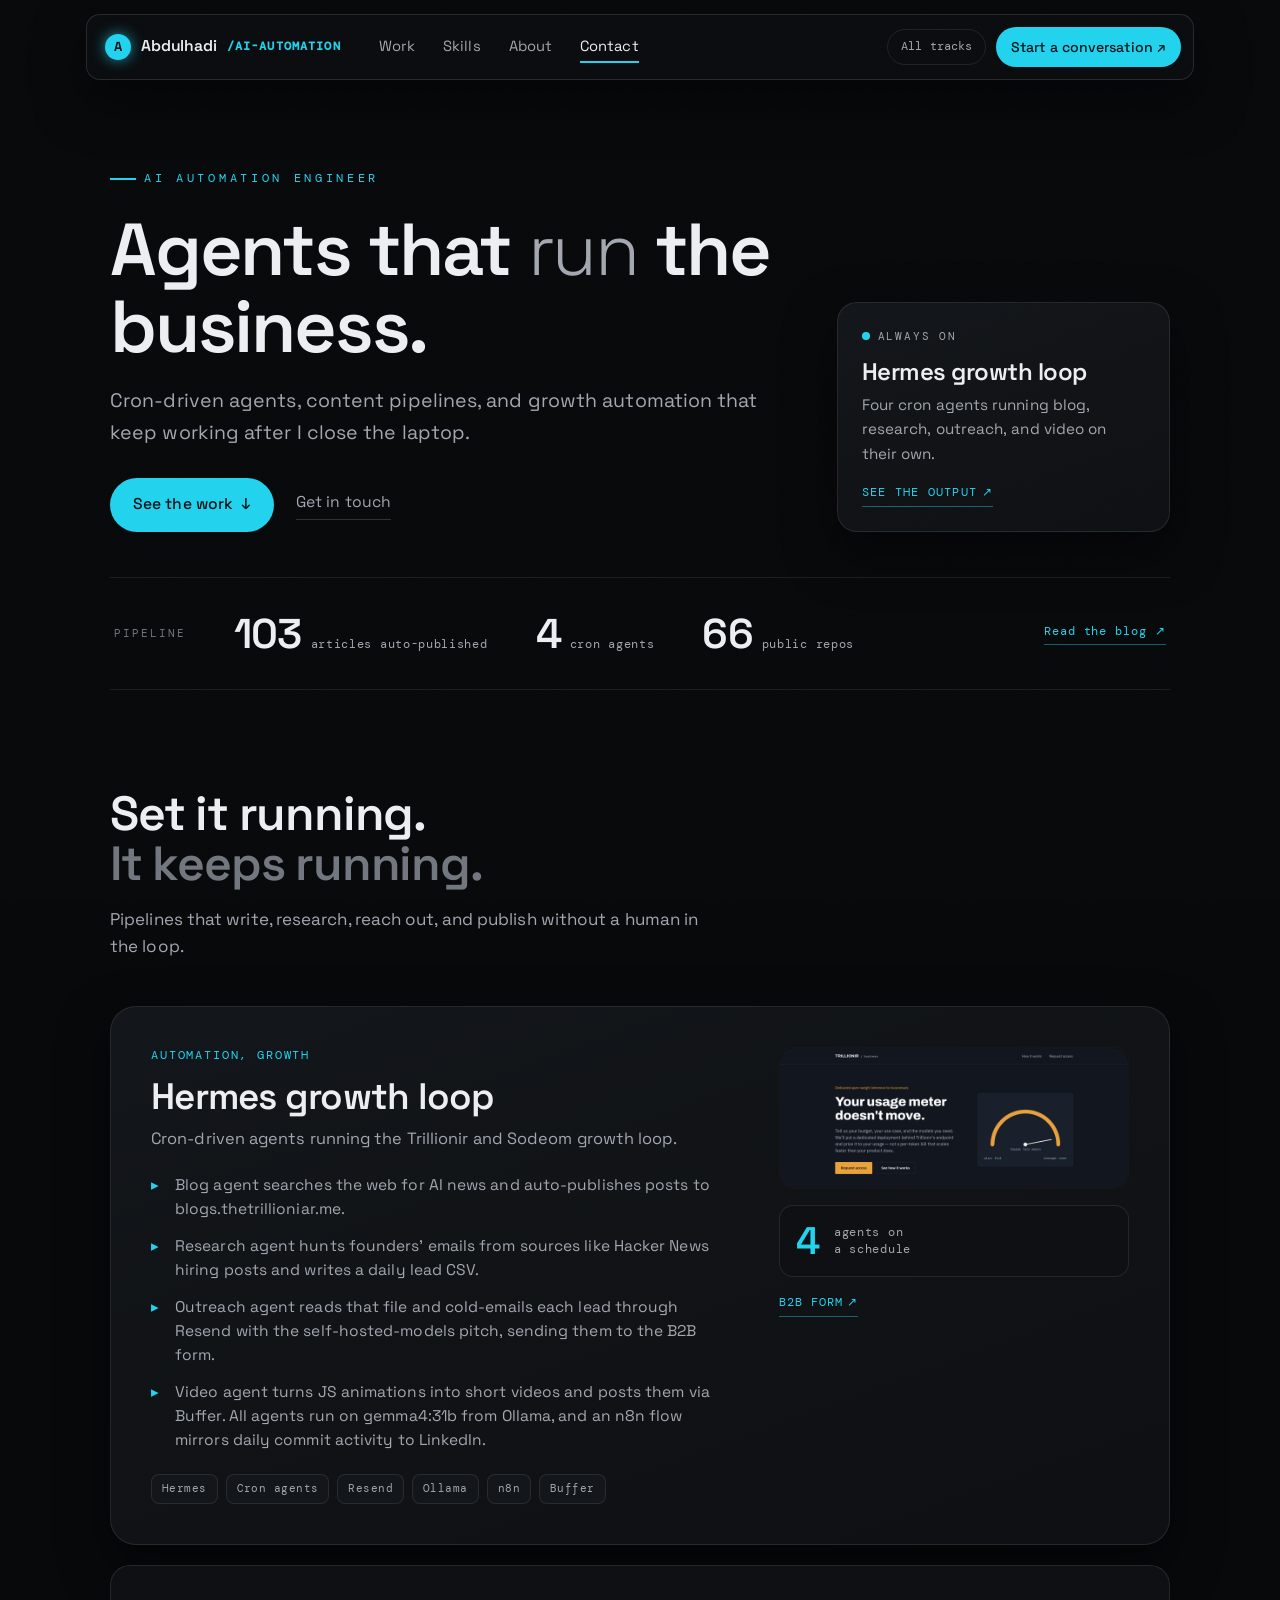
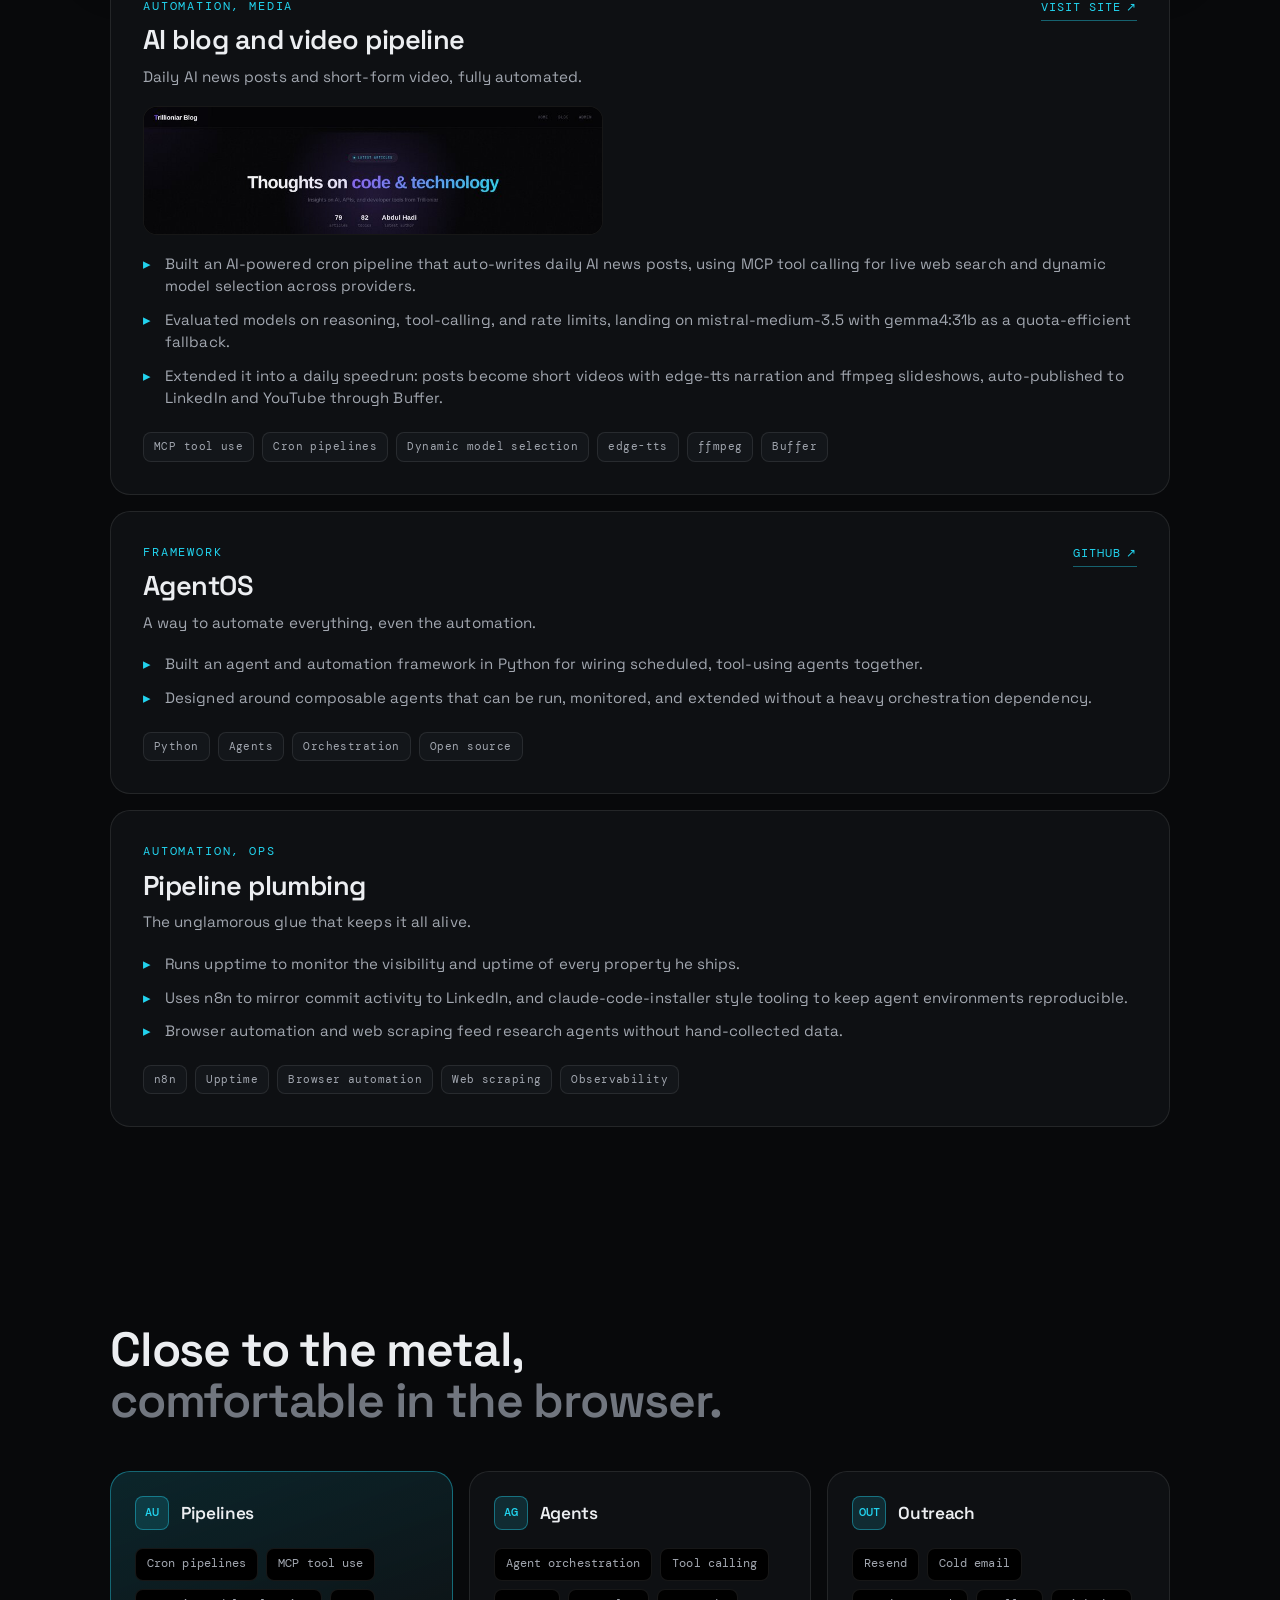
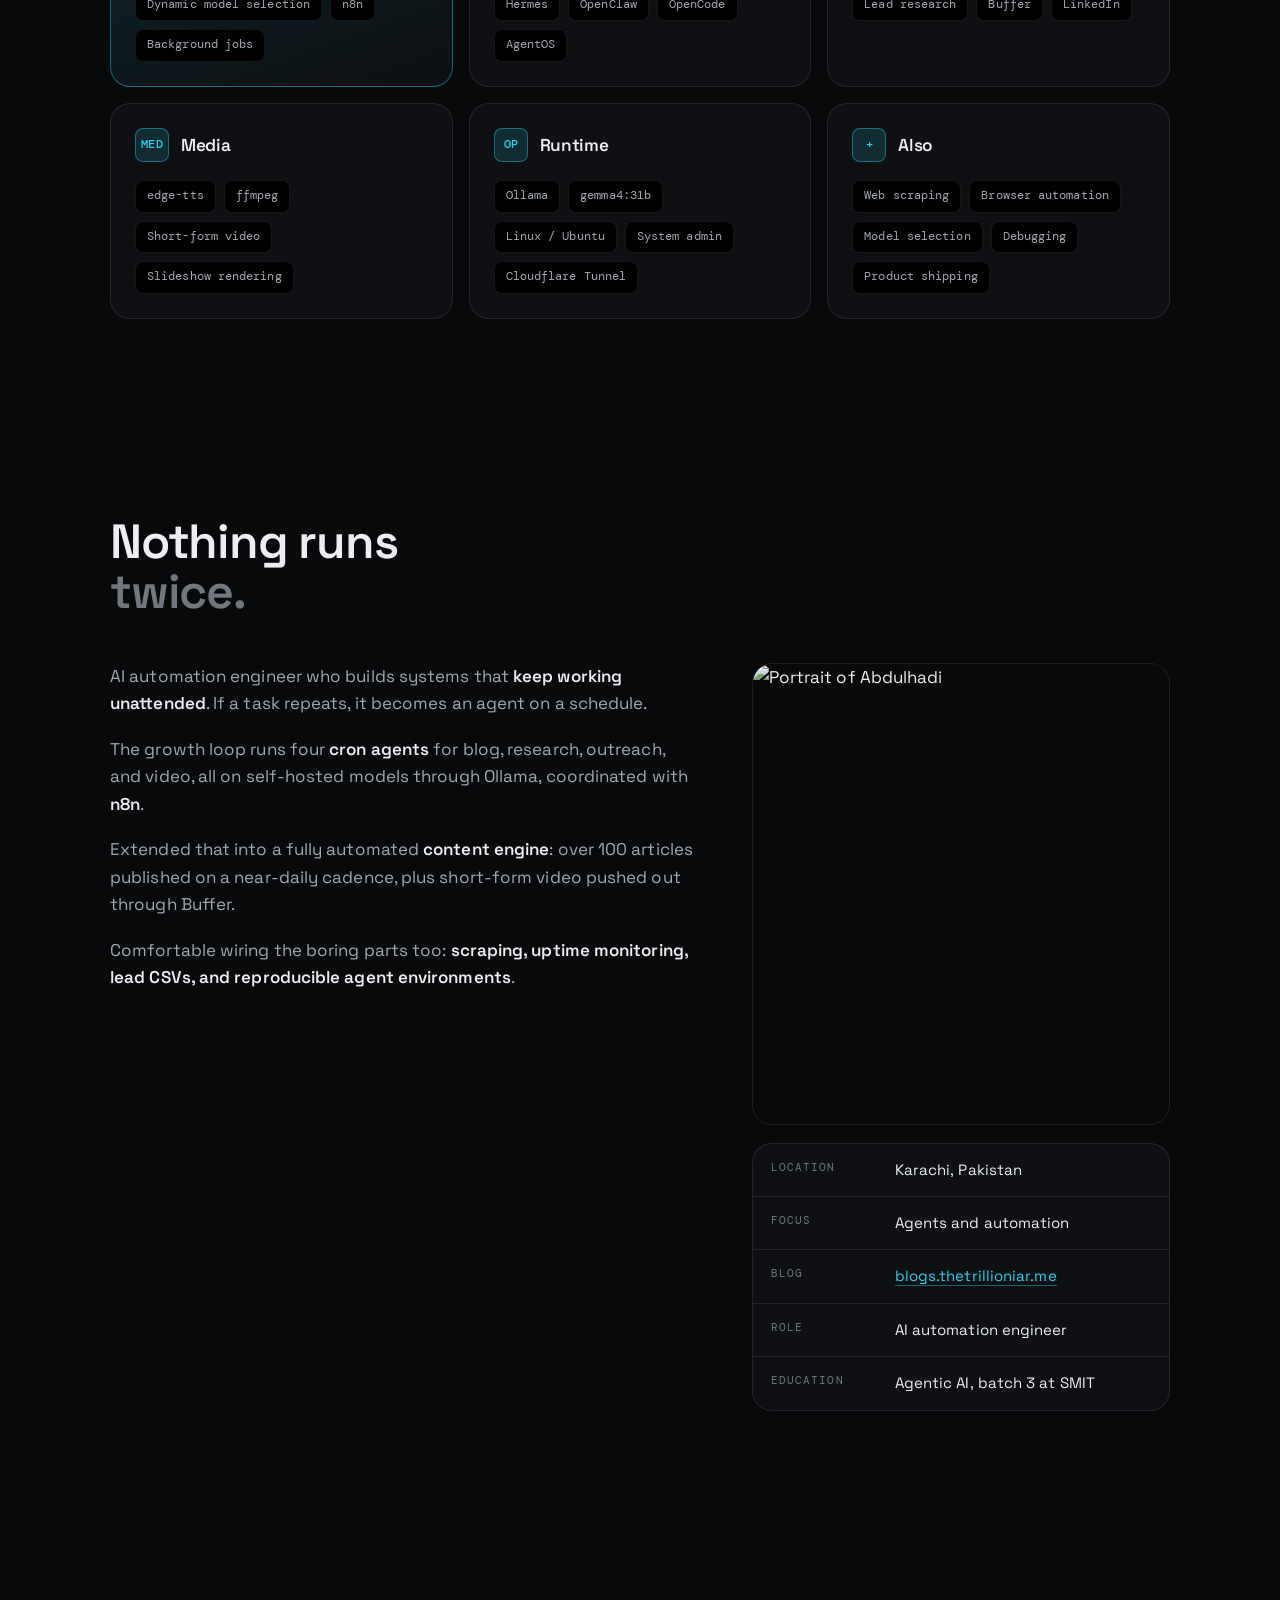
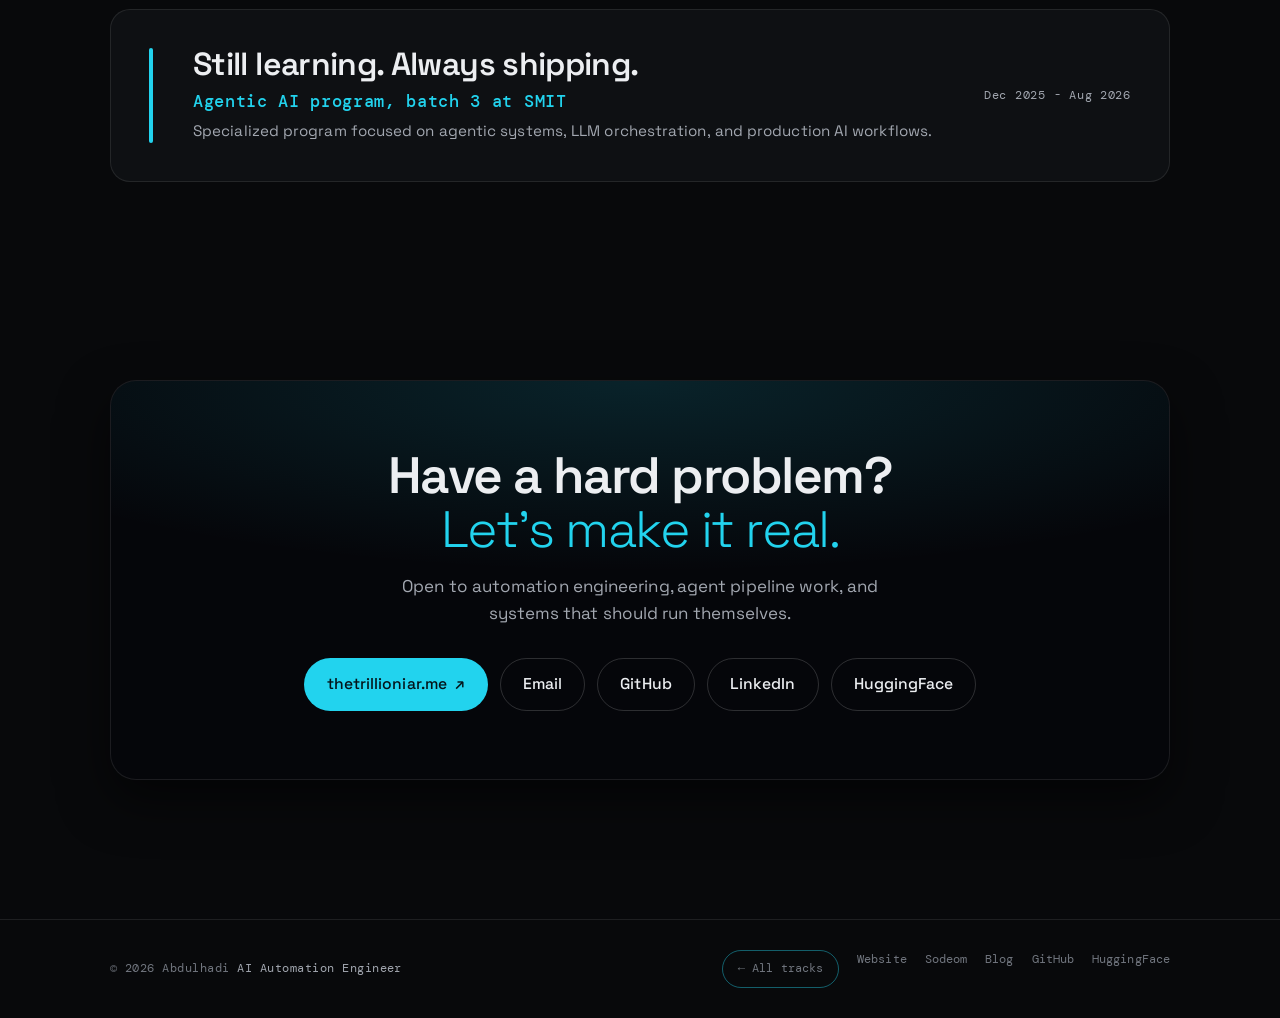
==== ai-automation-engineer.html @ 182b10b6 "Full redesign" ====
<!DOCTYPE html>
<html lang="en" data-role="ai-automation">
<head>
<meta charset="UTF-8">
<meta name="viewport" content="width=device-width, initial-scale=1.0">
<title>Abdulhadi: AI Automation Engineer</title>
<meta name="description" content="Abdulhadi builds AI automation: cron agents, content and outreach pipelines, n8n flows, and self-running growth systems.">
<script>document.documentElement.classList.add('js');</script>
<link rel="preconnect" href="https://fonts.googleapis.com">
<link rel="preconnect" href="https://fonts.gstatic.com" crossorigin>
<link href="https://fonts.googleapis.com/css2?family=DM+Mono:wght@400;500&family=Space+Grotesk:wght@300;400;500;600;700&display=swap" rel="stylesheet">
<link rel="stylesheet" href="styles/base.css">
<link rel="stylesheet" href="styles/ai-automation-engineer.css">
</head>
<body>

<a class="skip-link" href="#main">Skip to content</a>

<div class="grain" aria-hidden="true"></div>

<div class="nav-shell">
  <nav aria-label="Primary">
    <a href="index.html" class="logo"><span class="logo-mark" aria-hidden="true">A</span> Abdulhadi <span class="role-name">/ai-automation</span></a>
    <div class="nav-links">
      <a href="#work">Work</a>
      <a href="#skills">Skills</a>
      <a href="#about">About</a>
      <a href="#contact">Contact</a>
    </div>
    <div class="nav-tools">
      <a href="index.html" class="nav-home">All tracks</a>
      <a href="#contact" class="nav-cta">Start a conversation <span aria-hidden="true">&#8599;</span></a>
      <button class="menu-toggle" type="button" aria-expanded="false" aria-controls="mobile-menu" aria-label="Open navigation menu"><span></span><span></span></button>
    </div>
  </nav>
  <div class="mobile-menu" id="mobile-menu">
    <a href="#work">Work</a>
    <a href="#skills">Skills</a>
    <a href="#about">About</a>
    <a href="#contact">Contact</a>
    <a href="index.html">All tracks</a>
  </div>
</div>

<div class="wrap" id="main">

  <header class="hero">
    <div class="hero-copy">
      <p class="eyebrow">AI Automation Engineer</p>
      <h1 class="hero-title">Agents that <span class="cond">run</span> the business.</h1>
      <p class="lede">Cron-driven agents, content pipelines, and growth automation that keep working after I close the laptop.</p>
      <div class="hero-cta">
        <a href="#work" class="btn btn-primary">See the work <span aria-hidden="true">&#8595;</span></a>
        <a href="#contact" class="text-link">Get in touch</a>
      </div>
    </div>
    <aside class="hero-aside reveal">
      <div class="signal-card" data-tilt>
        <div class="signal-top"><span class="live-dot" aria-hidden="true"></span> Always on</div>
        <h2>Hermes growth loop</h2>
        <p>Four cron agents running blog, research, outreach, and video on their own.</p>
        <a href="https://blogs.thetrillioniar.me" target="_blank" rel="noopener" class="signal-link">See the output <span aria-hidden="true">&#8599;</span></a>
      </div>
    </aside>
  </header>

  <div class="proof-strip reveal" aria-label="Pipeline">
    <span class="proof-k">Pipeline</span>
    <div class="proof-item"><strong data-count="103">103</strong><small>articles auto-published</small></div><div class="proof-item"><strong data-count="4">4</strong><small>cron agents</small></div><div class="proof-item"><strong data-count="66">66</strong><small>public repos</small></div>
    <a href="https://blogs.thetrillioniar.me" target="_blank" rel="noopener" aria-label="Abdulhadi&#x27;s automated blog">Read the blog &#8599;</a>
  </div>

  <section id="work">
    <div class="sec-head reveal">
      <h2>Set it running.<br><span>It keeps running.</span></h2>
      <p class="sec-sub">Pipelines that write, research, reach out, and publish without a human in the loop.</p>
    </div>
    <article class="work-featured reveal" data-tilt>
      <div class="wf-grid">
        <div class="wf-main">
          <p class="wf-role">Automation, growth</p>
          <h3>Hermes growth loop</h3>
          <p class="wf-desc">Cron-driven agents running the Trillionir and Sodeom growth loop.</p>
          <ul class="wf-list"><li>Blog agent searches the web for AI news and auto-publishes posts to blogs.thetrillioniar.me.</li><li>Research agent hunts founders' emails from sources like Hacker News hiring posts and writes a daily lead CSV.</li><li>Outreach agent reads that file and cold-emails each lead through Resend with the self-hosted-models pitch, sending them to the B2B form.</li><li>Video agent turns JS animations into short videos and posts them via Buffer. All agents run on gemma4:31b from Ollama, and an n8n flow mirrors daily commit activity to LinkedIn.</li></ul>
          <div class="p-tags"><span class="tag">Hermes</span><span class="tag">Cron agents</span><span class="tag">Resend</span><span class="tag">Ollama</span><span class="tag">n8n</span><span class="tag">Buffer</span></div>
        </div>
        <div class="wf-side"><figure class="work-shot"><img src="assets/work-b2b.png" alt="The Trillionir business tier page that the outreach funnel sends leads to" width="960" height="600" loading="lazy"></figure><div class="project-metric"><strong>4</strong><span>agents on<br>a schedule</span></div><a href="https://b2b-sodeom.netlify.app/" target="_blank" rel="noopener" class="p-link" aria-label="The Trillionir B2B form">B2B form <span aria-hidden="true">&#8599;</span></a></div>
      </div>
    </article>
    <div class="work-list">
      <article class="work-item reveal">
        <div class="wi-head">
          <div><p class="wf-role">Automation, media</p><h3>AI blog and video pipeline</h3><p class="wf-desc">Daily AI news posts and short-form video, fully automated.</p><figure class="work-shot"><img src="assets/work-blog.jpg" alt="The Trillionir blog homepage with article counts and latest posts" width="800" height="260" loading="lazy"></figure></div>
          <a href="https://blogs.thetrillioniar.me" target="_blank" rel="noopener" class="p-link" aria-label="Visit the automated blog">Visit site <span aria-hidden="true">&#8599;</span></a>
        </div>
        <ul class="wi-list"><li>Built an AI-powered cron pipeline that auto-writes daily AI news posts, using MCP tool calling for live web search and dynamic model selection across providers.</li><li>Evaluated models on reasoning, tool-calling, and rate limits, landing on mistral-medium-3.5 with gemma4:31b as a quota-efficient fallback.</li><li>Extended it into a daily speedrun: posts become short videos with edge-tts narration and ffmpeg slideshows, auto-published to LinkedIn and YouTube through Buffer.</li></ul>
        <div class="p-tags"><span class="tag">MCP tool use</span><span class="tag">Cron pipelines</span><span class="tag">Dynamic model selection</span><span class="tag">edge-tts</span><span class="tag">ffmpeg</span><span class="tag">Buffer</span></div>
      </article>
      <article class="work-item reveal">
        <div class="wi-head">
          <div><p class="wf-role">Framework</p><h3>AgentOS</h3><p class="wf-desc">A way to automate everything, even the automation.</p></div>
          <a href="https://github.com/Abdulhadi446" target="_blank" rel="noopener" class="p-link" aria-label="Abdulhadi on GitHub">GitHub <span aria-hidden="true">&#8599;</span></a>
        </div>
        <ul class="wi-list"><li>Built an agent and automation framework in Python for wiring scheduled, tool-using agents together.</li><li>Designed around composable agents that can be run, monitored, and extended without a heavy orchestration dependency.</li></ul>
        <div class="p-tags"><span class="tag">Python</span><span class="tag">Agents</span><span class="tag">Orchestration</span><span class="tag">Open source</span></div>
      </article>
      <article class="work-item reveal">
        <div class="wi-head">
          <div><p class="wf-role">Automation, ops</p><h3>Pipeline plumbing</h3><p class="wf-desc">The unglamorous glue that keeps it all alive.</p></div>
          
        </div>
        <ul class="wi-list"><li>Runs upptime to monitor the visibility and uptime of every property he ships.</li><li>Uses n8n to mirror commit activity to LinkedIn, and claude-code-installer style tooling to keep agent environments reproducible.</li><li>Browser automation and web scraping feed research agents without hand-collected data.</li></ul>
        <div class="p-tags"><span class="tag">n8n</span><span class="tag">Upptime</span><span class="tag">Browser automation</span><span class="tag">Web scraping</span><span class="tag">Observability</span></div>
      </article>
    </div>
  </section>

  <section id="skills">
    <div class="sec-head reveal">
      <h2>Close to the metal,<br><span>comfortable in the browser.</span></h2>
    </div>
    <div class="skills-grid reveal">
      <div class="skill-card skill-card-accent">
        <div class="skill-head"><div class="skill-ico" aria-hidden="true">AU</div><h3>Pipelines</h3></div>
        <div class="skill-items"><span class="chip">Cron pipelines</span><span class="chip">MCP tool use</span><span class="chip">Dynamic model selection</span><span class="chip">n8n</span><span class="chip">Background jobs</span></div>
      </div>
      <div class="skill-card">
        <div class="skill-head"><div class="skill-ico" aria-hidden="true">AG</div><h3>Agents</h3></div>
        <div class="skill-items"><span class="chip">Agent orchestration</span><span class="chip">Tool calling</span><span class="chip">Hermes</span><span class="chip">OpenClaw</span><span class="chip">OpenCode</span><span class="chip">AgentOS</span></div>
      </div>
      <div class="skill-card">
        <div class="skill-head"><div class="skill-ico" aria-hidden="true">OUT</div><h3>Outreach</h3></div>
        <div class="skill-items"><span class="chip">Resend</span><span class="chip">Cold email</span><span class="chip">Lead research</span><span class="chip">Buffer</span><span class="chip">LinkedIn</span></div>
      </div>
      <div class="skill-card">
        <div class="skill-head"><div class="skill-ico" aria-hidden="true">MED</div><h3>Media</h3></div>
        <div class="skill-items"><span class="chip">edge-tts</span><span class="chip">ffmpeg</span><span class="chip">Short-form video</span><span class="chip">Slideshow rendering</span></div>
      </div>
      <div class="skill-card">
        <div class="skill-head"><div class="skill-ico" aria-hidden="true">OP</div><h3>Runtime</h3></div>
        <div class="skill-items"><span class="chip">Ollama</span><span class="chip">gemma4:31b</span><span class="chip">Linux / Ubuntu</span><span class="chip">System admin</span><span class="chip">Cloudflare Tunnel</span></div>
      </div>
      <div class="skill-card">
        <div class="skill-head"><div class="skill-ico" aria-hidden="true">+</div><h3>Also</h3></div>
        <div class="skill-items"><span class="chip">Web scraping</span><span class="chip">Browser automation</span><span class="chip">Model selection</span><span class="chip">Debugging</span><span class="chip">Product shipping</span></div>
      </div>
    </div>
  </section>

  <section id="about">
    <div class="sec-head reveal">
      <h2>Nothing runs<br><span>twice.</span></h2>
    </div>
    <div class="about-grid">
      <div class="about-text reveal">
        <p>AI automation engineer who builds systems that <strong>keep working unattended</strong>. If a task repeats, it becomes an agent on a schedule.</p>
        <p>The growth loop runs four <strong>cron agents</strong> for blog, research, outreach, and video, all on self-hosted models through Ollama, coordinated with <strong>n8n</strong>.</p>
        <p>Extended that into a fully automated <strong>content engine</strong>: over 100 articles published on a near-daily cadence, plus short-form video pushed out through Buffer.</p>
        <p>Comfortable wiring the boring parts too: <strong>scraping, uptime monitoring, lead CSVs, and reproducible agent environments</strong>.</p>
      </div>
      <div class="about-side reveal">
        <figure class="portrait">
          <img src="https://github.com/Abdulhadi446.png" alt="Portrait of Abdulhadi" width="460" height="460" loading="lazy">
        </figure>
        <dl class="dossier">
<div class="dossier-row"><dt>Location</dt><dd>Karachi, Pakistan</dd></div><div class="dossier-row"><dt>Focus</dt><dd>Agents and automation</dd></div><div class="dossier-row"><dt>Blog</dt><dd><a href="https://blogs.thetrillioniar.me" target="_blank" rel="noopener">blogs.thetrillioniar.me</a></dd></div><div class="dossier-row"><dt>Role</dt><dd>AI automation engineer</dd></div><div class="dossier-row"><dt>Education</dt><dd>Agentic AI, batch 3 at SMIT</dd></div>
        </dl>
      </div>
    </div>
  </section>

  <section id="education">
    <div class="edu reveal">
      <div class="edu-bar" aria-hidden="true"></div>
      <div class="edu-main">
        <h2 class="edu-title">Still learning. Always shipping.</h2>
        <h3>Agentic AI program, batch 3 at SMIT</h3>
        <p>Specialized program focused on agentic systems, LLM orchestration, and production AI workflows.</p>
      </div>
      <div class="edu-dates">Dec 2025 - Aug 2026</div>
    </div>
  </section>

  <section id="contact">
    <div class="contact-box reveal">
      <h2>Have a hard problem?<br><em>Let's make it real.</em></h2>
      <p>Open to automation engineering, agent pipeline work, and systems that should run themselves.</p>
      <div class="contact-links">

        <a href="https://thetrillioniar.me" target="_blank" rel="noopener" class="btn btn-primary" aria-label="Open thetrillioniar.me in a new tab">thetrillioniar.me <span aria-hidden="true">&#8599;</span></a>
        <a href="mailto:abdulhadijunaidahmedkhan@gmail.com" class="btn btn-ghost">Email</a>
        <a href="https://github.com/Abdulhadi446" target="_blank" rel="noopener" class="btn btn-ghost" aria-label="Abdulhadi on GitHub">GitHub</a>
        <a href="https://www.linkedin.com/in/abdulhadi-junaid-485795378/" target="_blank" rel="noopener" class="btn btn-ghost" aria-label="Abdulhadi on LinkedIn">LinkedIn</a>
        <a href="https://huggingface.co/thetrillioniar" target="_blank" rel="noopener" class="btn btn-ghost" aria-label="Abdulhadi on HuggingFace">HuggingFace</a>
      </div>
    </div>
  </section>

</div>

<footer>
  <div class="wrap foot-in">
    <div class="foot-copy">&copy; 2026 Abdulhadi <span>AI Automation Engineer</span></div>
    <div class="foot-links">
      <a href="index.html" class="foot-back">&#8592; All tracks</a>
      <a href="https://thetrillioniar.me" target="_blank" rel="noopener">Website</a>
      <a href="https://sodeom.com" target="_blank" rel="noopener">Sodeom</a>
      <a href="https://blogs.thetrillioniar.me" target="_blank" rel="noopener">Blog</a>
      <a href="https://github.com/Abdulhadi446" target="_blank" rel="noopener">GitHub</a>
      <a href="https://huggingface.co/thetrillioniar" target="_blank" rel="noopener">HuggingFace</a>
    </div>
  </div>
</footer>

<script src="script.js"></script>
</body>
</html>
---- styles/base.css ----
/* ============================================================
   styles/base.css  —  shared by EVERY page (gateway + 5 tracks)
   reset, tokens, per-role accent vars, body, grain, base type,
   nav + mobile menu, footer, reveal, skip link, keyboard overlay.
   Do NOT put page-specific design here: role pages own
   styles/<page>.css, the gateway owns styles/gateway.css.
   ============================================================ */

/* ============================================================
   Abdulhadi — "Signal Terminal" design system
   Dark-only. Per-role accent. Space Grotesk + DM Mono.
   Liquid Glass only on the floating nav. Soft elevation elsewhere.
   ============================================================ */

/* ---- reset ---- */
*, *::before, *::after { box-sizing: border-box; }
* { margin: 0; }
html { -webkit-text-size-adjust: 100%; scroll-behavior: smooth; }
img, picture, svg, video { display: block; max-width: 100%; }
input, button, textarea, select { font: inherit; color: inherit; }
button { cursor: pointer; background: none; border: none; }
a { color: inherit; text-decoration: none; }
ul { list-style: none; padding: 0; }

/* ---- tokens ---- */
:root {
  --bg: #08090b;
  --bg-deep: #000000;
  --surface: #0e1013;
  --surface-2: #13161a;
  --line: rgba(255,255,255,.09);
  --line-strong: rgba(255,255,255,.16);
  --text: #eceef1;
  --text-2: #a2a7b0;
  --text-3: #71767f;

  --accent: #4ade80;
  --accent-ink: #04140a;
  --accent-dim: rgba(74,222,128,.14);
  --accent-line: rgba(74,222,128,.42);

  --plate: #05060a;
  --glass-bg: rgba(14,16,19,.62);
  --glass-line: rgba(255,255,255,.12);

  --sh-1: 0 1px 2px rgba(0,0,0,.5);
  --sh-2: 0 20px 50px rgba(0,0,0,.55);
  --sh-glow: 0 0 0 1px var(--accent-line), 0 18px 60px -30px var(--accent);

  --r-sm: 8px; --r-md: 14px; --r-lg: 20px; --r-xl: 26px;
  --maxw: 1140px;
  --nav-h: 66px;

  --mono: "DM Mono", ui-monospace, "SFMono-Regular", Menlo, monospace;
  --sans: "Space Grotesk", system-ui, -apple-system, "Segoe UI", sans-serif;
}

/* per-role accents: one page, one color */
html[data-role="ai-ml"]        { --accent:#4ade80; --accent-ink:#04140a; --accent-dim:rgba(74,222,128,.14);  --accent-line:rgba(74,222,128,.42); }
html[data-role="ai-automation"]{ --accent:#22d3ee; --accent-ink:#04141a; --accent-dim:rgba(34,211,238,.14);  --accent-line:rgba(34,211,238,.42); }
html[data-role="founder"]      { --accent:#fbbf24; --accent-ink:#160d00; --accent-dim:rgba(251,191,36,.14);  --accent-line:rgba(251,191,36,.42); }
html[data-role="fullstack"]    { --accent:#60a5fa; --accent-ink:#041024; --accent-dim:rgba(96,165,250,.14);  --accent-line:rgba(96,165,250,.42); }
html[data-role="fde"]          { --accent:#a78bfa; --accent-ink:#0d0424; --accent-dim:rgba(167,139,250,.14); --accent-line:rgba(167,139,250,.42); }

/* ---- base ---- */
body {
  background: var(--bg);
  color: var(--text);
  font-family: var(--sans);
  font-size: 1.0625rem;
  line-height: 1.62;
  letter-spacing: .005em;
  -webkit-font-smoothing: antialiased;
  min-height: 100vh;
  overflow-x: hidden;
}
body.boot-lock { overflow: hidden; }

::selection { background: var(--accent); color: var(--accent-ink); }

:focus-visible {
  outline: 2px solid var(--accent);
  outline-offset: 3px;
  border-radius: 4px;
}

/* subtle grain over everything (pointer-transparent) */
.grain {
  position: fixed; inset: 0; z-index: 60; pointer-events: none;
  opacity: .03; mix-blend-mode: overlay;
  background-image: url("data:image/svg+xml,%3Csvg xmlns='http://www.w3.org/2000/svg' width='120' height='120'%3E%3Cfilter id='n'%3E%3CfeTurbulence type='fractalNoise' baseFrequency='.85' numOctaves='2'/%3E%3C/filter%3E%3Crect width='100%25' height='100%25' filter='url(%23n)'/%3E%3C/svg%3E");
}

.wrap { width: 100%; max-width: var(--maxw); margin-inline: auto; padding-inline: clamp(20px, 5vw, 40px); }

.eyebrow {
  font-family: var(--mono);
  font-size: .72rem;
  letter-spacing: .32em;
  text-transform: uppercase;
  color: var(--accent);
  display: inline-flex; align-items: center; gap: .7em;
}
.eyebrow::before {
  content: ""; width: 26px; height: 2px; background: var(--accent); display: inline-block;
}

h1, h2, h3 { line-height: 1.05; letter-spacing: -.02em; font-weight: 600; }
.cond { font-weight: 300; color: var(--text-2); }

/* ============================================================
   NAV — floating Liquid Glass (the only glass)
   ============================================================ */
.nav-shell {
  position: sticky; top: 14px; z-index: 50;
  width: 100%; max-width: var(--maxw);
  margin: 14px auto 0; padding-inline: clamp(10px, 3vw, 16px);
}
.nav-shell > nav {
  height: var(--nav-h);
  display: flex; align-items: center; gap: 18px;
  padding: 0 12px 0 18px;
  background: var(--glass-bg);
  -webkit-backdrop-filter: blur(24px) saturate(1.4);
  backdrop-filter: blur(24px) saturate(1.4);
  border: 1px solid var(--glass-line);
  border-radius: var(--r-md);
  box-shadow: var(--sh-2);
}
.logo { display: flex; align-items: center; gap: 10px; font-weight: 600; letter-spacing: -.01em; font-size: .98rem; }
.logo-mark {
  width: 26px; height: 26px; border-radius: 50%;
  background: var(--accent); color: var(--accent-ink);
  display: grid; place-items: center; font-size: .82rem; font-weight: 700;
  box-shadow: 0 0 16px -2px var(--accent);
}
.logo .role-name { font-family: var(--mono); font-size: .72rem; color: var(--accent); letter-spacing: .1em; text-transform: uppercase; }
.nav-links { display: flex; gap: 4px; margin-left: 8px; }
.nav-links a {
  font-size: .92rem; color: var(--text-2); padding: 8px 12px; border-radius: var(--r-sm);
  position: relative; transition: color .2s;
}
.nav-links a::after {
  content: ""; position: absolute; left: 12px; right: 12px; bottom: 4px; height: 2px;
  background: var(--accent); transform: scaleX(0); transform-origin: left; transition: transform .3s;
}
.nav-links a:hover { color: var(--text); }
.nav-links a.active { color: var(--text); }
.nav-links a.active::after { transform: scaleX(1); }
.nav-tools { margin-left: auto; display: flex; align-items: center; gap: 10px; }
.nav-cta {
  font-size: .88rem; font-weight: 500;
  background: var(--accent); color: var(--accent-ink);
  padding: 9px 15px; border-radius: 999px;
  transition: filter .2s, transform .2s;
}
.nav-cta:hover { filter: brightness(1.08); transform: translateY(-1px); }
.nav-home {
  font-family: var(--mono); font-size: .72rem; color: var(--text-2);
  border: 1px solid var(--line); border-radius: 999px; padding: 8px 13px;
  transition: border-color .2s, color .2s;
}
.nav-home:hover { color: var(--text); border-color: var(--line-strong); }

.menu-toggle { display: none; width: 40px; height: 40px; border: 1px solid var(--line); border-radius: var(--r-sm); position: relative; }
.menu-toggle span { position: absolute; left: 11px; right: 11px; height: 2px; background: var(--text); transition: transform .3s, top .3s; }
.menu-toggle span:nth-child(1) { top: 15px; }
.menu-toggle span:nth-child(2) { top: 23px; }
.menu-toggle[aria-expanded="true"] span:nth-child(1) { top: 19px; transform: rotate(45deg); }
.menu-toggle[aria-expanded="true"] span:nth-child(2) { top: 19px; transform: rotate(-45deg); }

.mobile-menu {
  display: none; flex-direction: column; gap: 2px;
  margin-top: 8px; padding: 10px;
  background: var(--surface); border: 1px solid var(--line); border-radius: var(--r-md);
  box-shadow: var(--sh-2);
}
.mobile-menu a { padding: 12px 14px; border-radius: var(--r-sm); color: var(--text-2); font-size: 1rem; }
.mobile-menu a.active { color: var(--accent); background: var(--accent-dim); }

/* ============================================================
   FOOTER
   ============================================================ */
footer { border-top: 1px solid var(--line); padding: 30px 0; margin-top: 40px; }
.foot-in { display: flex; flex-wrap: wrap; gap: 14px 24px; align-items: center; justify-content: space-between; }
.foot-copy { font-family: var(--mono); font-size: .76rem; color: var(--text-3); letter-spacing: .04em; }
.foot-copy span { color: var(--text-2); }
.foot-links { display: flex; flex-wrap: wrap; gap: 18px; font-family: var(--mono); font-size: .76rem; }
.foot-links a { color: var(--text-3); transition: color .2s; }
.foot-links a:hover { color: var(--accent); }
.foot-back {
  font-family: var(--mono); font-size: .76rem; color: var(--accent);
  border: 1px solid var(--accent-line); border-radius: 999px; padding: 8px 15px;
  transition: background .2s, color .2s;
}
.foot-back:hover { background: var(--accent); color: var(--accent-ink); }

/* ============================================================
   REVEAL
   ============================================================ */
.js .reveal { opacity: 0; transform: translateY(22px); transition: opacity .7s ease, transform .7s cubic-bezier(.2,.7,.3,1); }
.js .reveal.on { opacity: 1; transform: none; }

/* ============================================================
   RESPONSIVE
   ============================================================ */

@media (max-width: 768px) {
  .nav-links { display: none; }
  .nav-cta { display: none; }
  .menu-toggle { display: block; }
  .mobile-menu.open { display: flex; }
  html:not(.js) .menu-toggle { display: none; }
  html:not(.js) .mobile-menu { display: flex; }
}
@media (max-width: 560px) {
  body { font-size: 1rem; }
}
/* ============================================================
   REDUCED MOTION
   ============================================================ */

@media (prefers-reduced-motion: reduce) {
  *, *::before, *::after { animation-duration: .001ms !important; animation-iteration-count: 1 !important; transition-duration: .001ms !important; scroll-behavior: auto !important; }
  .js .reveal { opacity: 1 !important; transform: none !important; }
}

/* ---- skip link (keyboard first) ---- */
.skip-link { position: fixed; top: 14px; left: 14px; z-index: 400; padding: 13px 18px; background: var(--accent); color: var(--accent-ink); font-family: var(--mono); font-size: .78rem; font-weight: 500; letter-spacing: .1em; text-transform: uppercase; border-radius: var(--r-sm); transform: translateY(-250%); transition: transform .2s ease; box-shadow: var(--sh-1); }
.skip-link:focus { transform: none; outline: 2px solid var(--text); outline-offset: 2px; }

/* ---- keyboard shortcut overlay (injected by script.js) ---- */
.kbd-overlay { position: fixed; inset: 0; z-index: 300; display: grid; place-items: center; padding: 24px; background: rgba(2,4,8,.74); backdrop-filter: blur(8px); }
.kbd-overlay[hidden] { display: none; }
.kbd-card { width: min(580px, 100%); max-height: 82vh; overflow: auto; background: var(--surface); border: 1px solid var(--line-strong); border-radius: 18px; padding: 28px 30px; box-shadow: var(--sh-2); }
.kbd-card:focus { outline: none; border-color: var(--accent-line); }
.kbd-card h2 { font-size: 1.15rem; }
.kbd-hint { font-family: var(--mono); font-size: .74rem; color: var(--text-3); letter-spacing: .05em; margin-top: 8px; }
.kbd-list { display: grid; gap: 11px; margin-top: 20px; }
.kbd-row { display: flex; justify-content: space-between; align-items: baseline; gap: 18px; }
.kbd-row .kbd-label { color: var(--text-2); font-size: .92rem; }
.kbd-keys { display: inline-flex; gap: 6px; flex-shrink: 0; }
.kbd-keys kbd { font-family: var(--mono); font-size: .72rem; color: var(--text); background: var(--surface-2); border: 1px solid var(--line-strong); border-bottom-width: 2px; border-radius: 7px; padding: 3px 8px; min-width: 24px; text-align: center; }
.kbd-close { margin-top: 24px; padding: 11px 17px; border: 1px solid var(--line-strong); border-radius: var(--r-sm); background: transparent; color: var(--text); font-family: var(--mono); font-size: .74rem; font-weight: 500; letter-spacing: .09em; text-transform: uppercase; cursor: pointer; transition: border-color .2s, color .2s; }
.kbd-close:hover { border-color: var(--accent); color: var(--accent); }
---- styles/ai-automation-engineer.css ----
/* ============================================================
   styles/ai-automation-engineer.css  —  design of this track ONLY.
   Shared chrome/tokens come from styles/base.css (loaded first).
   ============================================================ */

/* ============================================================
   BUTTONS / LINKS
   ============================================================ */
.btn {
  display: inline-flex; align-items: center; gap: .5em;
  font-weight: 500; font-size: .98rem;
  padding: 13px 22px; border-radius: 999px;
  border: 1px solid transparent;
  transition: transform .2s, background .2s, border-color .2s, filter .2s;
}
.btn-primary { background: var(--accent); color: var(--accent-ink); }
.btn-primary:hover { filter: brightness(1.08); transform: translateY(-2px); }
.btn-ghost { border-color: var(--line-strong); color: var(--text); background: transparent; }
.btn-ghost:hover { border-color: var(--accent); color: var(--accent); }
.text-link {
  display: inline-flex; align-items: center; gap: .4em;
  color: var(--text-2); font-size: .98rem; border-bottom: 1px solid var(--line-strong);
  padding-bottom: 3px; transition: color .2s, border-color .2s;
}
.text-link:hover { color: var(--accent); border-color: var(--accent); }

/* ============================================================
   HERO
   ============================================================ */
.hero {
  padding: clamp(48px, 9vh, 96px) 0 clamp(30px, 5vh, 52px);
  display: grid; grid-template-columns: 1.6fr .8fr; gap: clamp(28px, 5vw, 60px);
  align-items: end;
}
.hero-copy { min-width: 0; }
.hero-title {
  font-size: clamp(2.5rem, 6.5vw, 4.6rem);
  font-weight: 600; letter-spacing: -.03em; margin-top: 22px;
}
.lede { color: var(--text-2); font-size: clamp(1.05rem, 1.6vw, 1.22rem); margin-top: 20px; max-width: 52ch; }
.hero-cta { display: flex; flex-wrap: wrap; gap: 14px 22px; align-items: center; margin-top: 30px; }

.hero-aside { align-self: end; }
.signal-card {
  background: linear-gradient(160deg, var(--surface-2), var(--surface));
  border: 1px solid var(--line);
  border-radius: var(--r-lg);
  padding: 24px;
  box-shadow: var(--sh-2);
  transition: transform .3s;
}
.signal-top {
  display: flex; align-items: center; gap: 8px;
  font-family: var(--mono); font-size: .7rem; letter-spacing: .16em; text-transform: uppercase;
  color: var(--text-2);
}
.live-dot {
  width: 8px; height: 8px; border-radius: 50%; background: var(--accent);
  box-shadow: 0 0 0 0 var(--accent); animation: pulse 2s infinite;
}
@keyframes pulse {
  0% { box-shadow: 0 0 0 0 color-mix(in srgb, var(--accent) 60%, transparent); }
  70% { box-shadow: 0 0 0 9px transparent; }
  100% { box-shadow: 0 0 0 0 transparent; }
}
.signal-card h2 { font-size: 1.5rem; margin-top: 14px; }
.signal-card p { color: var(--text-2); font-size: .95rem; margin-top: 8px; }
.signal-link {
  display: inline-flex; align-items: center; gap: .4em; margin-top: 16px;
  font-family: var(--mono); font-size: .78rem; letter-spacing: .1em; text-transform: uppercase;
  color: var(--accent); border-bottom: 1px solid var(--accent-line); padding-bottom: 3px;
}
.signal-link:hover { border-color: var(--accent); }

/* ============================================================
   PROOF STRIP
   ============================================================ */
.proof-strip {
  display: flex; flex-wrap: wrap; align-items: center; gap: clamp(20px, 4vw, 48px);
  padding: 22px 4px;
  border-top: 1px solid var(--line); border-bottom: 1px solid var(--line);
}
.proof-k { font-family: var(--mono); font-size: .7rem; letter-spacing: .18em; text-transform: uppercase; color: var(--text-3); }
.proof-item { display: flex; align-items: baseline; gap: 9px; }
.proof-item strong { font-size: clamp(1.8rem, 4vw, 2.6rem); font-weight: 600; letter-spacing: -.02em; color: var(--text); }
.proof-item small { font-family: var(--mono); font-size: .72rem; color: var(--text-2); letter-spacing: .06em; }
.proof-strip > a {
  margin-left: auto; font-family: var(--mono); font-size: .74rem; color: var(--accent);
  letter-spacing: .08em; border-bottom: 1px solid var(--accent-line); padding-bottom: 3px;
}
.proof-strip > a:hover { border-color: var(--accent); }

/* ============================================================
   SECTIONS
   ============================================================ */
section { padding: clamp(56px, 11vh, 118px) 0; }
.sec-head { margin-bottom: clamp(32px, 5vh, 54px); }
.sec-head h2 { font-size: clamp(1.9rem, 4.4vw, 3rem); letter-spacing: -.025em; }
.sec-head h2 span { color: var(--text-3); }
.sec-sub { color: var(--text-2); margin-top: 16px; max-width: 56ch; }

/* ============================================================
   WORK
   ============================================================ */
.work-featured {
  background: linear-gradient(160deg, var(--surface-2), var(--surface));
  border: 1px solid var(--line);
  border-radius: var(--r-xl);
  padding: clamp(24px, 4vw, 40px);
  box-shadow: var(--sh-2);
  margin-bottom: 20px;
}
.wf-grid { display: grid; grid-template-columns: 1.5fr .9fr; gap: clamp(24px, 4vw, 44px); align-items: start; }
.wf-role { font-family: var(--mono); font-size: .72rem; letter-spacing: .16em; text-transform: uppercase; color: var(--accent); }
.wf-main h3 { font-size: clamp(1.7rem, 3vw, 2.3rem); margin-top: 12px; }
.wf-desc { color: var(--text-2); margin-top: 10px; font-size: 1.02rem; }
.wf-list { margin-top: 20px; display: grid; gap: 13px; }
.wf-list li { position: relative; padding-left: 24px; color: var(--text-2); font-size: .97rem; line-height: 1.55; }
.wf-list li::before {
  content: "▸"; position: absolute; left: 0; top: 0; color: var(--accent); font-size: .95rem;
}
.p-tags { display: flex; flex-wrap: wrap; gap: 8px; margin-top: 22px; }
.tag {
  font-family: var(--mono); font-size: .68rem; letter-spacing: .04em;
  color: var(--text-2); background: var(--surface-2);
  border: 1px solid var(--line); border-radius: var(--r-sm);
  padding: 5px 10px;
}
.wf-side { display: grid; gap: 16px; }
.work-shot {
  border: 1px solid var(--line); border-radius: var(--r-md); overflow: hidden; background: var(--bg-deep);
}
.work-shot img { width: 100%; height: auto; object-fit: cover; }
.project-metric {
  display: flex; align-items: center; gap: 14px;
  padding: 16px; border: 1px solid var(--line); border-radius: var(--r-md); background: var(--surface);
}
.project-metric strong { font-size: 2.4rem; color: var(--accent); font-weight: 600; line-height: 1; }
.project-metric span { font-family: var(--mono); font-size: .74rem; color: var(--text-2); letter-spacing: .06em; line-height: 1.5; }
.p-link {
  display: inline-flex; align-items: center; gap: .4em; justify-self: start;
  font-family: var(--mono); font-size: .76rem; letter-spacing: .08em; text-transform: uppercase;
  color: var(--accent); border-bottom: 1px solid var(--accent-line); padding-bottom: 3px;
}
.p-link:hover { border-color: var(--accent); }

.work-list { display: grid; gap: 16px; }
.work-item {
  position: relative;
  background: var(--surface); border: 1px solid var(--line);
  border-radius: var(--r-lg); padding: clamp(22px, 3vw, 32px);
  overflow: hidden; transition: border-color .3s, background .3s, transform .3s;
}
.work-item::before {
  content: ""; position: absolute; left: 0; top: 0; bottom: 0; width: 3px;
  background: var(--accent); transform: scaleY(0); transform-origin: bottom; transition: transform .4s;
}
.work-item:hover, .work-item:focus-within { border-color: var(--accent-line); background: var(--surface-2); transform: translateY(-2px); }
.work-item:hover::before, .work-item:focus-within::before { transform: scaleY(1); }
.wi-head { display: flex; justify-content: space-between; align-items: flex-start; gap: 20px; }
.wi-head h3 { font-size: clamp(1.35rem, 2.4vw, 1.7rem); margin-top: 10px; }
.wi-head .wf-desc { font-size: .95rem; }
.wi-list { margin-top: 18px; display: grid; gap: 11px; }
.wi-list li { position: relative; padding-left: 22px; color: var(--text-2); font-size: .94rem; line-height: 1.5; }
.wi-list li::before { content: "▸"; position: absolute; left: 0; top: 0; color: var(--accent); }
.work-item .work-shot { margin-top: 16px; max-width: 460px; }

/* project tool (Sodeom search) */
.project-tool { margin-top: 16px; max-width: 440px; }
.project-tool label { font-family: var(--mono); font-size: .7rem; letter-spacing: .12em; text-transform: uppercase; color: var(--text-3); }
.project-tool-row { display: flex; gap: 8px; margin-top: 8px; }
.project-tool input {
  flex: 1; min-width: 0; background: var(--bg-deep); border: 1px solid var(--line-strong);
  border-radius: 10px; padding: 11px 14px; font-size: .95rem; color: var(--text);
}
.project-tool input:focus { outline: none; border-color: var(--accent); }
.project-tool input::placeholder { color: var(--text-3); }
.project-tool button {
  background: var(--accent); color: var(--accent-ink); font-weight: 500;
  border-radius: 10px; padding: 11px 18px; font-size: .92rem;
}
.project-tool button:hover { filter: brightness(1.08); }

/* ============================================================
   SKILLS
   ============================================================ */
.skills-grid { display: grid; grid-template-columns: repeat(3, 1fr); gap: 16px; }
.skill-card {
  background: var(--surface); border: 1px solid var(--line);
  border-radius: var(--r-lg); padding: 24px;
  transition: border-color .3s, transform .3s, background .3s;
}
.skill-card:hover { border-color: var(--line-strong); transform: translateY(-3px); }
.skill-card-accent {
  background: linear-gradient(160deg, var(--accent-dim), var(--surface));
  border-color: var(--accent-line);
}
.skill-head { display: flex; align-items: center; gap: 12px; }
.skill-ico {
  width: 34px; height: 34px; border-radius: var(--r-sm); display: grid; place-items: center;
  background: var(--accent-dim); color: var(--accent); border: 1px solid var(--accent-line);
  font-family: var(--mono); font-size: .72rem; font-weight: 500;
}
.skill-head h3 { font-size: 1.08rem; }
.skill-items { display: flex; flex-wrap: wrap; gap: 8px; margin-top: 18px; }
.chip {
  font-family: var(--mono); font-size: .72rem; color: var(--text-2);
  background: var(--bg-deep); border: 1px solid var(--line);
  border-radius: var(--r-sm); padding: 6px 11px;
}

/* ============================================================
   EDUCATION
   ============================================================ */
.edu {
  display: grid; grid-template-columns: auto 1fr auto; gap: clamp(20px, 4vw, 40px); align-items: center;
  background: var(--surface); border: 1px solid var(--line);
  border-radius: var(--r-lg); padding: clamp(24px, 4vw, 38px);
}
.edu-bar { width: 4px; align-self: stretch; background: var(--accent); border-radius: 999px; box-shadow: 0 0 16px -4px var(--accent); }
.edu-title { font-size: clamp(1.4rem, 3vw, 2rem); }
.edu-main h3 { font-size: 1.05rem; color: var(--accent); margin-top: 12px; font-weight: 500; font-family: var(--mono); letter-spacing: .04em; }
.edu-main p { color: var(--text-2); margin-top: 8px; font-size: .95rem; }
.edu-dates { font-family: var(--mono); font-size: .78rem; color: var(--text-2); letter-spacing: .06em; white-space: nowrap; }

/* ============================================================
   ABOUT + DOSSIER
   ============================================================ */
.about-grid { display: grid; grid-template-columns: 1.4fr 1fr; gap: clamp(28px, 5vw, 56px); align-items: start; }
.about-text { display: grid; gap: 18px; }
.about-text p { color: var(--text-2); }
.about-text strong { color: var(--text); font-weight: 600; }
.about-side { display: grid; gap: 18px; }
.portrait {
  border: 1px solid var(--line); border-radius: var(--r-lg); overflow: hidden;
  filter: grayscale(.35); transition: filter .4s;
}
.portrait:hover { filter: none; }
.portrait img { width: 100%; aspect-ratio: 1; object-fit: cover; }
.dossier {
  background: var(--surface); border: 1px solid var(--line); border-radius: var(--r-lg); overflow: hidden;
}
.dossier-row { display: grid; grid-template-columns: 110px 1fr; gap: 14px; padding: 14px 18px; border-bottom: 1px solid var(--line); }
.dossier-row:last-child { border-bottom: none; }
.dossier dt { font-family: var(--mono); font-size: .7rem; letter-spacing: .1em; text-transform: uppercase; color: var(--text-3); }
.dossier dd { font-size: .94rem; color: var(--text); }
.dossier dd a { color: var(--accent); border-bottom: 1px solid var(--accent-line); }
.dossier dd a:hover { border-color: var(--accent); }

/* ============================================================
   CONTACT
   ============================================================ */
.contact-box {
  background: var(--plate); border: 1px solid var(--line);
  border-radius: var(--r-xl); padding: clamp(34px, 6vw, 68px);
  text-align: center; box-shadow: var(--sh-2);
  position: relative; overflow: hidden;
}
.contact-box::before {
  content: ""; position: absolute; inset: 0;
  background: radial-gradient(120% 80% at 50% 0%, var(--accent-dim), transparent 60%);
  pointer-events: none;
}
.contact-box > * { position: relative; }
.contact-box h2 { font-size: clamp(1.9rem, 5vw, 3.2rem); letter-spacing: -.03em; }
.contact-box h2 em { font-style: normal; font-weight: 300; color: var(--accent); }
.contact-box > p { color: var(--text-2); margin-top: 16px; max-width: 48ch; margin-inline: auto; }
.contact-links { display: flex; flex-wrap: wrap; gap: 12px; justify-content: center; margin-top: 30px; }

.js .hero-copy > * { opacity: 0; animation: riseIn .8s cubic-bezier(.2,.7,.3,1) forwards; }
.js .hero-copy > *:nth-child(1) { animation-delay: .05s; }
.js .hero-copy > *:nth-child(2) { animation-delay: .15s; }
.js .hero-copy > *:nth-child(3) { animation-delay: .25s; }
.js .hero-copy > *:nth-child(4) { animation-delay: .35s; }
@keyframes riseIn { from { opacity: 0; transform: translateY(22px); } to { opacity: 1; transform: none; } }


@media (max-width: 940px) {
  .hero { grid-template-columns: 1fr; align-items: start; }
  .hero-aside { max-width: 380px; }
  .wf-grid { grid-template-columns: 1fr; }
  .about-grid { grid-template-columns: 1fr; }
  .skills-grid { grid-template-columns: repeat(2, 1fr); }
}
@media (max-width: 768px) {
  .wi-head { flex-direction: column; gap: 12px; }
  .edu { grid-template-columns: auto 1fr; }
  .edu-dates { grid-column: 2; }
  .proof-strip > a { margin-left: 0; width: 100%; }
}
@media (max-width: 560px) {
  .skills-grid { grid-template-columns: 1fr; }
  .dossier-row { grid-template-columns: 1fr; gap: 4px; }
  .contact-links .btn { width: 100%; justify-content: center; }
}
@media (prefers-reduced-motion: reduce) {
  .js .hero-copy > * { opacity: 1 !important; animation: none !important; }
  .live-dot { animation: none !important; }
}
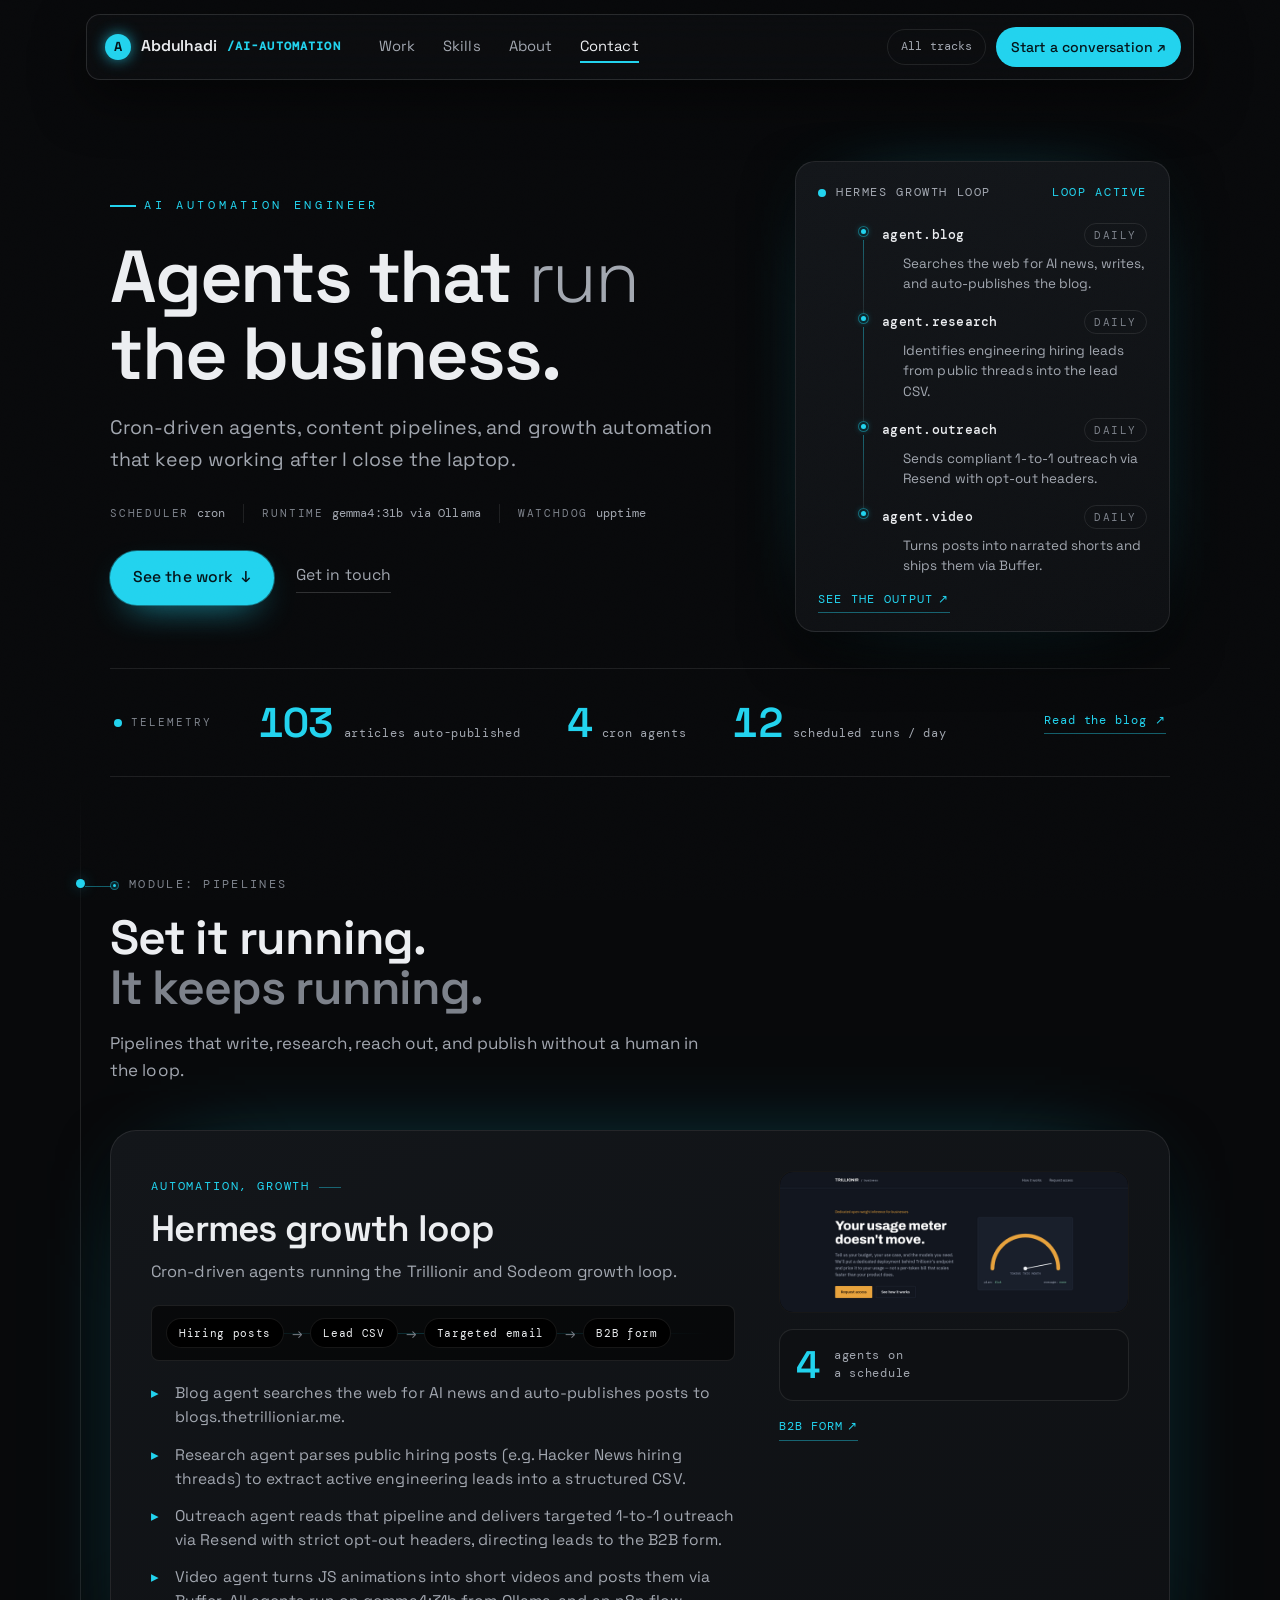
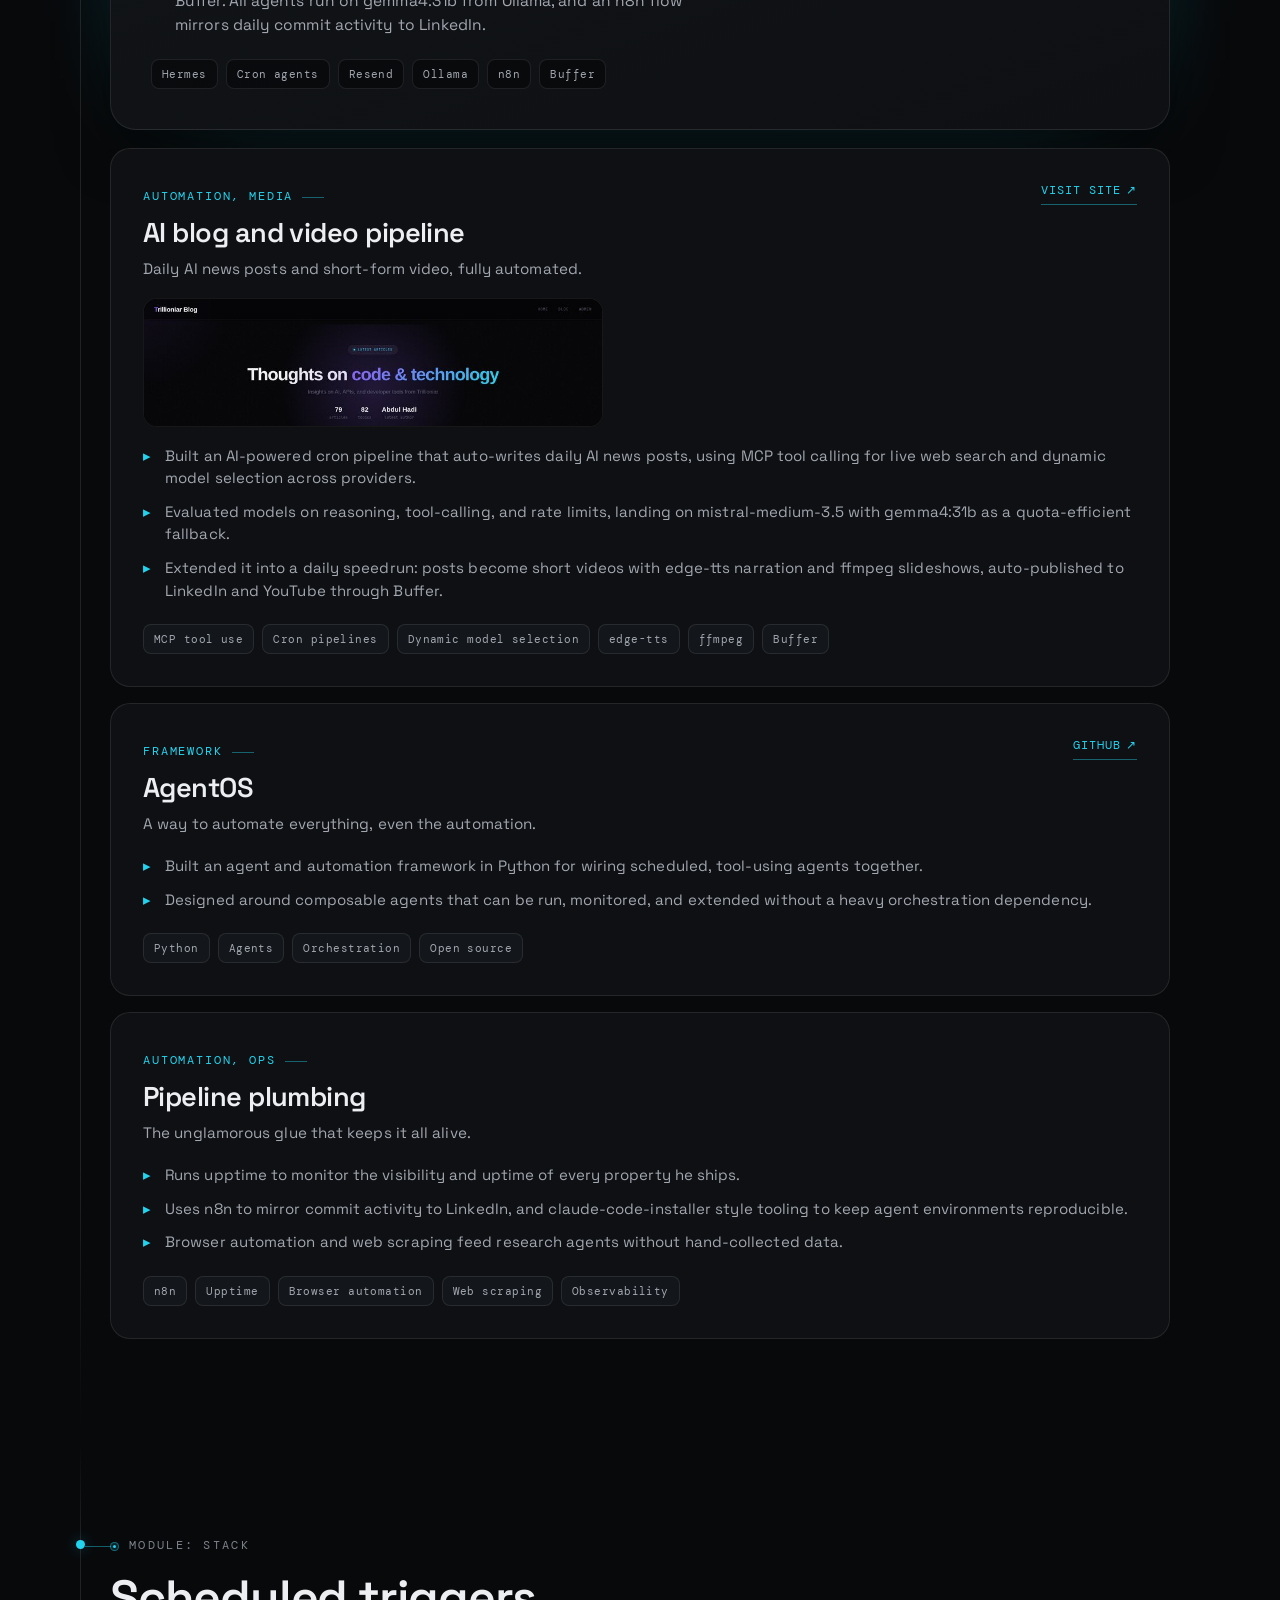
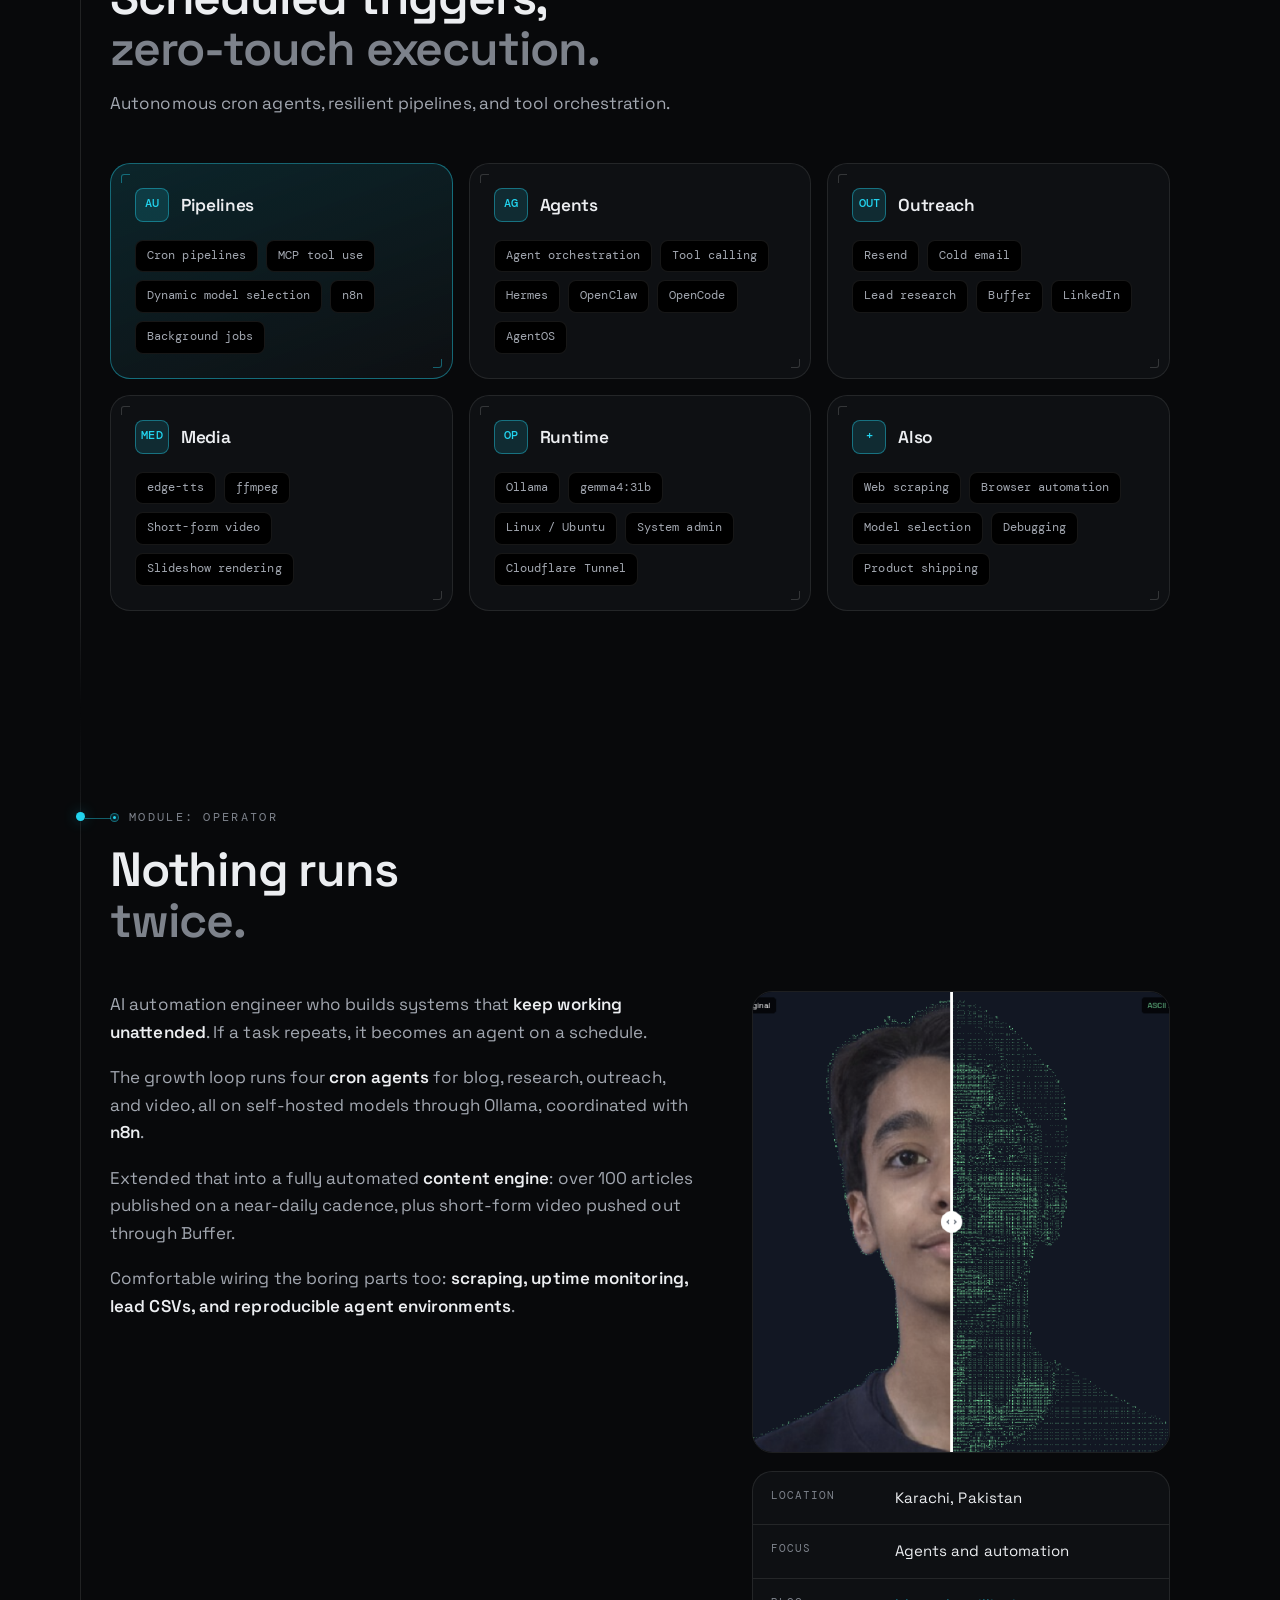
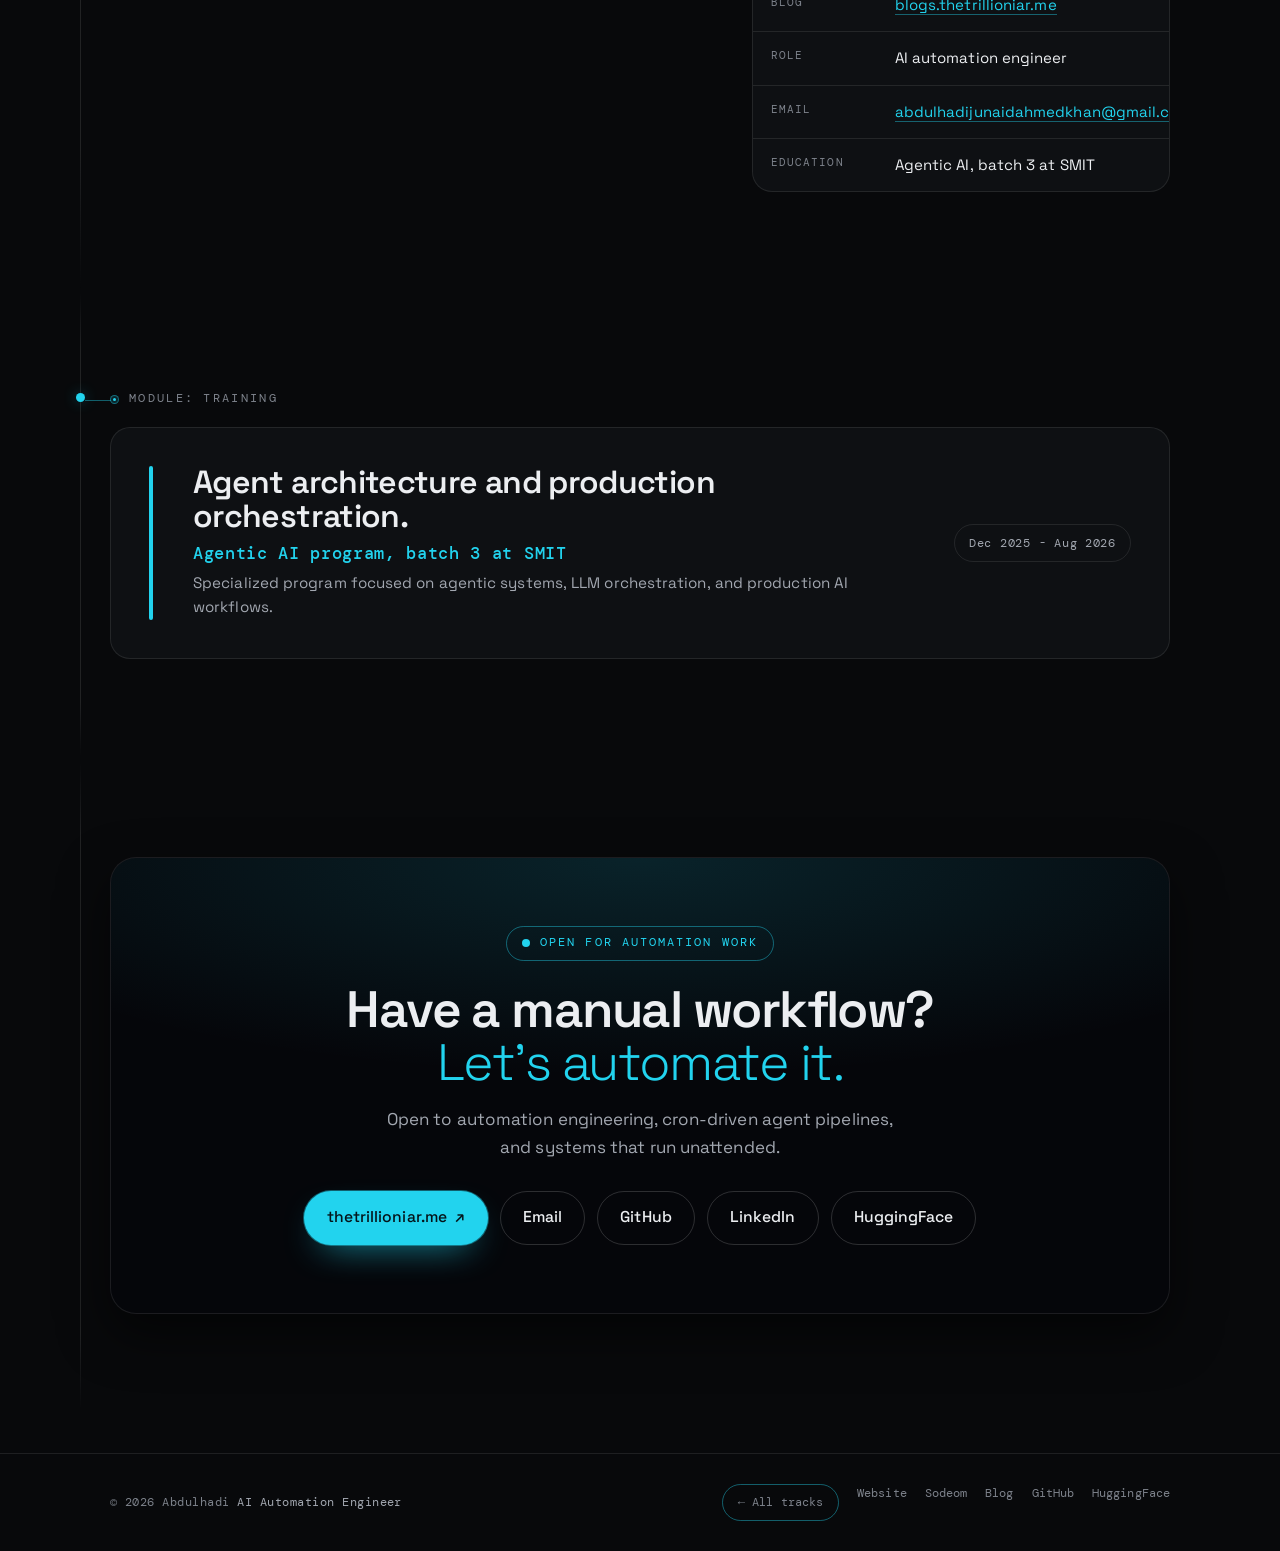
==== commit 74431dd4: "Refine track copy, stats, headings, and reliability across portfolio" ====
--- a/ai-automation-engineer.html
+++ b/ai-automation-engineer.html
@@ -49,29 +49,55 @@
       <p class="eyebrow">AI Automation Engineer</p>
       <h1 class="hero-title">Agents that <span class="cond">run</span> the business.</h1>
       <p class="lede">Cron-driven agents, content pipelines, and growth automation that keep working after I close the laptop.</p>
+      <ul class="hero-readout" aria-label="How the system runs">
+        <li><span class="hr-k">Scheduler</span><span class="hr-v">cron</span></li>
+        <li><span class="hr-k">Runtime</span><span class="hr-v">gemma4:31b via Ollama</span></li>
+        <li><span class="hr-k">Watchdog</span><span class="hr-v">upptime</span></li>
+      </ul>
       <div class="hero-cta">
         <a href="#work" class="btn btn-primary">See the work <span aria-hidden="true">&#8595;</span></a>
         <a href="#contact" class="text-link">Get in touch</a>
       </div>
     </div>
     <aside class="hero-aside reveal">
-      <div class="signal-card" data-tilt>
-        <div class="signal-top"><span class="live-dot" aria-hidden="true"></span> Always on</div>
-        <h2>Hermes growth loop</h2>
-        <p>Four cron agents running blog, research, outreach, and video on their own.</p>
-        <a href="https://blogs.thetrillioniar.me" target="_blank" rel="noopener" class="signal-link">See the output <span aria-hidden="true">&#8599;</span></a>
+      <div class="scheme" data-tilt>
+        <div class="scheme-head">
+          <span class="live-dot" aria-hidden="true"></span>
+          <span class="scheme-sys">Hermes growth loop</span>
+          <span class="scheme-state">loop active</span>
+        </div>
+        <ol class="scheme-flow">
+          <li class="scheme-node">
+            <p class="node-head"><span class="node-dot" aria-hidden="true"></span><span class="node-name">agent.blog</span><span class="node-cron">daily</span></p>
+            <p class="node-meta">Searches the web for AI news, writes, and auto-publishes the blog.</p>
+          </li>
+          <li class="scheme-node">
+            <p class="node-head"><span class="node-dot" aria-hidden="true"></span><span class="node-name">agent.research</span><span class="node-cron">daily</span></p>
+            <p class="node-meta">Identifies engineering hiring leads from public threads into the lead CSV.</p>
+          </li>
+          <li class="scheme-node">
+            <p class="node-head"><span class="node-dot" aria-hidden="true"></span><span class="node-name">agent.outreach</span><span class="node-cron">daily</span></p>
+            <p class="node-meta">Sends compliant 1-to-1 outreach via Resend with opt-out headers.</p>
+          </li>
+          <li class="scheme-node">
+            <p class="node-head"><span class="node-dot" aria-hidden="true"></span><span class="node-name">agent.video</span><span class="node-cron">daily</span></p>
+            <p class="node-meta">Turns posts into narrated shorts and ships them via Buffer.</p>
+          </li>
+        </ol>
+        <a href="https://blogs.thetrillioniar.me" target="_blank" rel="noopener" class="scheme-link">See the output <span aria-hidden="true">&#8599;</span></a>
       </div>
     </aside>
   </header>
 
-  <div class="proof-strip reveal" aria-label="Pipeline">
-    <span class="proof-k">Pipeline</span>
-    <div class="proof-item"><strong data-count="103">103</strong><small>articles auto-published</small></div><div class="proof-item"><strong data-count="4">4</strong><small>cron agents</small></div><div class="proof-item"><strong data-count="66">66</strong><small>public repos</small></div>
+  <div class="proof-strip reveal" aria-label="Pipeline telemetry">
+    <span class="proof-k"><span class="live-dot" aria-hidden="true"></span>Telemetry</span>
+    <div class="proof-item"><strong data-count="103">103</strong><small>articles auto-published</small></div><div class="proof-item"><strong data-count="4">4</strong><small>cron agents</small></div><div class="proof-item"><strong data-count="12">12</strong><small>scheduled runs / day</small></div>
     <a href="https://blogs.thetrillioniar.me" target="_blank" rel="noopener" aria-label="Abdulhadi&#x27;s automated blog">Read the blog &#8599;</a>
   </div>
 
   <section id="work">
     <div class="sec-head reveal">
+      <p class="sec-tag"><span class="sec-node" aria-hidden="true"></span>Module: pipelines</p>
       <h2>Set it running.<br><span>It keeps running.</span></h2>
       <p class="sec-sub">Pipelines that write, research, reach out, and publish without a human in the loop.</p>
     </div>
@@ -81,7 +107,10 @@
           <p class="wf-role">Automation, growth</p>
           <h3>Hermes growth loop</h3>
           <p class="wf-desc">Cron-driven agents running the Trillionir and Sodeom growth loop.</p>
-          <ul class="wf-list"><li>Blog agent searches the web for AI news and auto-publishes posts to blogs.thetrillioniar.me.</li><li>Research agent hunts founders' emails from sources like Hacker News hiring posts and writes a daily lead CSV.</li><li>Outreach agent reads that file and cold-emails each lead through Resend with the self-hosted-models pitch, sending them to the B2B form.</li><li>Video agent turns JS animations into short videos and posts them via Buffer. All agents run on gemma4:31b from Ollama, and an n8n flow mirrors daily commit activity to LinkedIn.</li></ul>
+          <div class="stage-strip" aria-label="Lead flow, from source to the B2B form">
+            <span class="stage-chip">Hiring posts</span><span class="stage-arr" aria-hidden="true">&#8594;</span><span class="stage-chip">Lead CSV</span><span class="stage-arr" aria-hidden="true">&#8594;</span><span class="stage-chip">Targeted email</span><span class="stage-arr" aria-hidden="true">&#8594;</span><span class="stage-chip">B2B form</span>
+          </div>
+          <ul class="wf-list"><li>Blog agent searches the web for AI news and auto-publishes posts to blogs.thetrillioniar.me.</li><li>Research agent parses public hiring posts (e.g. Hacker News hiring threads) to extract active engineering leads into a structured CSV.</li><li>Outreach agent reads that pipeline and delivers targeted 1-to-1 outreach via Resend with strict opt-out headers, directing leads to the B2B form.</li><li>Video agent turns JS animations into short videos and posts them via Buffer. All agents run on gemma4:31b from Ollama, and an n8n flow mirrors daily commit activity to LinkedIn.</li></ul>
           <div class="p-tags"><span class="tag">Hermes</span><span class="tag">Cron agents</span><span class="tag">Resend</span><span class="tag">Ollama</span><span class="tag">n8n</span><span class="tag">Buffer</span></div>
         </div>
         <div class="wf-side"><figure class="work-shot"><img src="assets/work-b2b.png" alt="The Trillionir business tier page that the outreach funnel sends leads to" width="960" height="600" loading="lazy"></figure><div class="project-metric"><strong>4</strong><span>agents on<br>a schedule</span></div><a href="https://b2b-sodeom.netlify.app/" target="_blank" rel="noopener" class="p-link" aria-label="The Trillionir B2B form">B2B form <span aria-hidden="true">&#8599;</span></a></div>
@@ -107,7 +136,7 @@
       <article class="work-item reveal">
         <div class="wi-head">
           <div><p class="wf-role">Automation, ops</p><h3>Pipeline plumbing</h3><p class="wf-desc">The unglamorous glue that keeps it all alive.</p></div>
-          
+
         </div>
         <ul class="wi-list"><li>Runs upptime to monitor the visibility and uptime of every property he ships.</li><li>Uses n8n to mirror commit activity to LinkedIn, and claude-code-installer style tooling to keep agent environments reproducible.</li><li>Browser automation and web scraping feed research agents without hand-collected data.</li></ul>
         <div class="p-tags"><span class="tag">n8n</span><span class="tag">Upptime</span><span class="tag">Browser automation</span><span class="tag">Web scraping</span><span class="tag">Observability</span></div>
@@ -117,7 +146,9 @@
 
   <section id="skills">
     <div class="sec-head reveal">
-      <h2>Close to the metal,<br><span>comfortable in the browser.</span></h2>
+      <p class="sec-tag"><span class="sec-node" aria-hidden="true"></span>Module: stack</p>
+      <h2>Scheduled triggers,<br><span>zero-touch execution.</span></h2>
+      <p class="sec-sub">Autonomous cron agents, resilient pipelines, and tool orchestration.</p>
     </div>
     <div class="skills-grid reveal">
       <div class="skill-card skill-card-accent">
@@ -149,6 +180,7 @@
 
   <section id="about">
     <div class="sec-head reveal">
+      <p class="sec-tag"><span class="sec-node" aria-hidden="true"></span>Module: operator</p>
       <h2>Nothing runs<br><span>twice.</span></h2>
     </div>
     <div class="about-grid">
@@ -160,35 +192,37 @@
       </div>
       <div class="about-side reveal">
         <figure class="portrait">
-          <img src="https://github.com/Abdulhadi446.png" alt="Portrait of Abdulhadi" width="460" height="460" loading="lazy">
+          <img src="assets/portrait.png" alt="Portrait of Abdulhadi" width="460" height="460" loading="lazy">
         </figure>
         <dl class="dossier">
-<div class="dossier-row"><dt>Location</dt><dd>Karachi, Pakistan</dd></div><div class="dossier-row"><dt>Focus</dt><dd>Agents and automation</dd></div><div class="dossier-row"><dt>Blog</dt><dd><a href="https://blogs.thetrillioniar.me" target="_blank" rel="noopener">blogs.thetrillioniar.me</a></dd></div><div class="dossier-row"><dt>Role</dt><dd>AI automation engineer</dd></div><div class="dossier-row"><dt>Education</dt><dd>Agentic AI, batch 3 at SMIT</dd></div>
+<div class="dossier-row"><dt>Location</dt><dd>Karachi, Pakistan</dd></div><div class="dossier-row"><dt>Focus</dt><dd>Agents and automation</dd></div><div class="dossier-row"><dt>Blog</dt><dd><a href="https://blogs.thetrillioniar.me" target="_blank" rel="noopener">blogs.thetrillioniar.me</a></dd></div><div class="dossier-row"><dt>Role</dt><dd>AI automation engineer</dd></div><div class="dossier-row"><dt>Email</dt><dd><a href="mailto:abdulhadijunaidahmedkhan@gmail.com">abdulhadijunaidahmedkhan@gmail.com</a></dd></div><div class="dossier-row"><dt>Education</dt><dd>Agentic AI, batch 3 at SMIT</dd></div>
         </dl>
       </div>
     </div>
   </section>
 
   <section id="education">
-    <div class="edu reveal">
+    <p class="sec-tag reveal"><span class="sec-node" aria-hidden="true"></span>Module: training</p>
+    <article class="edu reveal">
       <div class="edu-bar" aria-hidden="true"></div>
       <div class="edu-main">
-        <h2 class="edu-title">Still learning. Always shipping.</h2>
+        <h2 class="edu-title">Agent architecture and production orchestration.</h2>
         <h3>Agentic AI program, batch 3 at SMIT</h3>
         <p>Specialized program focused on agentic systems, LLM orchestration, and production AI workflows.</p>
       </div>
       <div class="edu-dates">Dec 2025 - Aug 2026</div>
-    </div>
+    </article>
   </section>
 
   <section id="contact">
     <div class="contact-box reveal">
-      <h2>Have a hard problem?<br><em>Let's make it real.</em></h2>
-      <p>Open to automation engineering, agent pipeline work, and systems that should run themselves.</p>
+      <p class="contact-status"><span class="live-dot" aria-hidden="true"></span>Open for automation work</p>
+      <h2>Have a manual workflow?<br><em>Let's automate it.</em></h2>
+      <p class="contact-lede">Open to automation engineering, cron-driven agent pipelines, and systems that run unattended.</p>
       <div class="contact-links">
 
         <a href="https://thetrillioniar.me" target="_blank" rel="noopener" class="btn btn-primary" aria-label="Open thetrillioniar.me in a new tab">thetrillioniar.me <span aria-hidden="true">&#8599;</span></a>
-        <a href="mailto:abdulhadijunaidahmedkhan@gmail.com" class="btn btn-ghost">Email</a>
+        <a href="mailto:abdulhadijunaidahmedkhan@gmail.com" class="btn btn-ghost" aria-label="Email abdulhadijunaidahmedkhan@gmail.com">Email</a>
         <a href="https://github.com/Abdulhadi446" target="_blank" rel="noopener" class="btn btn-ghost" aria-label="Abdulhadi on GitHub">GitHub</a>
         <a href="https://www.linkedin.com/in/abdulhadi-junaid-485795378/" target="_blank" rel="noopener" class="btn btn-ghost" aria-label="Abdulhadi on LinkedIn">LinkedIn</a>
         <a href="https://huggingface.co/thetrillioniar" target="_blank" rel="noopener" class="btn btn-ghost" aria-label="Abdulhadi on HuggingFace">HuggingFace</a>
--- a/styles/ai-automation-engineer.css
+++ b/styles/ai-automation-engineer.css
@@ -1,7 +1,16 @@
 /* ============================================================
-   styles/ai-automation-engineer.css  —  design of this track ONLY.
-   Shared chrome/tokens come from styles/base.css (loaded first).
-   ============================================================ */
+   styles/ai-automation-engineer.css  —  "Pipeline Control Room"
+   Design of this track ONLY. Shared chrome/tokens come from
+   styles/base.css (loaded first).
+   Idea: the page reads like the wiring diagram of a running
+   system. Cyan (--accent) only ever means "live": LEDs, flow
+   pulses, key numbers. All motion is CSS and dies under
+   prefers-reduced-motion (base.css + the block at the end).
+   ============================================================ */
+
+/* page-local lift of --text-3: #71767f lands at 4.4:1 on this page's
+   backgrounds; a hair lighter clears WCAG AA everywhere it is used here. */
+html[data-role="ai-automation"] { --text-3: #7d828b; }
 
 /* ============================================================
    BUTTONS / LINKS
@@ -13,7 +22,10 @@
   border: 1px solid transparent;
   transition: transform .2s, background .2s, border-color .2s, filter .2s;
 }
-.btn-primary { background: var(--accent); color: var(--accent-ink); }
+.btn-primary {
+  background: var(--accent); color: var(--accent-ink);
+  box-shadow: 0 0 0 1px var(--accent-line), 0 14px 36px -18px var(--accent);
+}
 .btn-primary:hover { filter: brightness(1.08); transform: translateY(-2px); }
 .btn-ghost { border-color: var(--line-strong); color: var(--text); background: transparent; }
 .btn-ghost:hover { border-color: var(--accent); color: var(--accent); }
@@ -25,12 +37,26 @@
 .text-link:hover { color: var(--accent); border-color: var(--accent); }
 
 /* ============================================================
+   STATUS LED (reused everywhere a thing is "live")
+   ============================================================ */
+.live-dot {
+  width: 8px; height: 8px; border-radius: 50%; background: var(--accent);
+  box-shadow: 0 0 0 0 var(--accent); animation: pulse 2s infinite;
+  flex: none;
+}
+@keyframes pulse {
+  0% { box-shadow: 0 0 0 0 color-mix(in srgb, var(--accent) 60%, transparent); }
+  70% { box-shadow: 0 0 0 9px transparent; }
+  100% { box-shadow: 0 0 0 0 transparent; }
+}
+
+/* ============================================================
    HERO
    ============================================================ */
 .hero {
-  padding: clamp(48px, 9vh, 96px) 0 clamp(30px, 5vh, 52px);
-  display: grid; grid-template-columns: 1.6fr .8fr; gap: clamp(28px, 5vw, 60px);
-  align-items: end;
+  padding: clamp(48px, 9vh, 96px) 0 clamp(28px, 4vh, 46px);
+  display: grid; grid-template-columns: 1.5fr .9fr; gap: clamp(28px, 5vw, 60px);
+  align-items: center;
 }
 .hero-copy { min-width: 0; }
 .hero-title {
@@ -38,51 +64,105 @@
   font-weight: 600; letter-spacing: -.03em; margin-top: 22px;
 }
 .lede { color: var(--text-2); font-size: clamp(1.05rem, 1.6vw, 1.22rem); margin-top: 20px; max-width: 52ch; }
-.hero-cta { display: flex; flex-wrap: wrap; gap: 14px 22px; align-items: center; margin-top: 30px; }
-
-.hero-aside { align-self: end; }
-.signal-card {
-  background: linear-gradient(160deg, var(--surface-2), var(--surface));
+
+/* mono readout: how the system runs (facts from the Work section) */
+.hero-readout { display: flex; flex-wrap: wrap; row-gap: 10px; margin-top: 28px; }
+.hero-readout li { display: flex; align-items: baseline; gap: 8px; }
+.hero-readout li + li { margin-left: 18px; padding-left: 18px; border-left: 1px solid var(--line); }
+.hr-k {
+  font-family: var(--mono); font-size: .7rem; letter-spacing: .16em;
+  text-transform: uppercase; color: var(--text-3);
+}
+.hr-v { font-family: var(--mono); font-size: .76rem; color: var(--text-2); }
+.hero-cta { display: flex; flex-wrap: wrap; gap: 14px 22px; align-items: center; margin-top: 28px; }
+
+/* ---- live schematic: the four cron agents ---- */
+.hero-aside { align-self: center; min-width: 0; }
+.scheme {
+  background: linear-gradient(165deg, var(--surface-2), var(--surface));
   border: 1px solid var(--line);
   border-radius: var(--r-lg);
-  padding: 24px;
-  box-shadow: var(--sh-2);
+  padding: 22px 22px 18px;
+  box-shadow: var(--sh-2), 0 0 90px -60px var(--accent);
   transition: transform .3s;
 }
-.signal-top {
-  display: flex; align-items: center; gap: 8px;
-  font-family: var(--mono); font-size: .7rem; letter-spacing: .16em; text-transform: uppercase;
-  color: var(--text-2);
-}
-.live-dot {
-  width: 8px; height: 8px; border-radius: 50%; background: var(--accent);
-  box-shadow: 0 0 0 0 var(--accent); animation: pulse 2s infinite;
-}
-@keyframes pulse {
-  0% { box-shadow: 0 0 0 0 color-mix(in srgb, var(--accent) 60%, transparent); }
-  70% { box-shadow: 0 0 0 9px transparent; }
-  100% { box-shadow: 0 0 0 0 transparent; }
-}
-.signal-card h2 { font-size: 1.5rem; margin-top: 14px; }
-.signal-card p { color: var(--text-2); font-size: .95rem; margin-top: 8px; }
-.signal-link {
-  display: inline-flex; align-items: center; gap: .4em; margin-top: 16px;
+.scheme-head {
+  display: flex; align-items: center; gap: 10px;
+  font-family: var(--mono); font-size: .72rem; letter-spacing: .14em; text-transform: uppercase;
+}
+.scheme-sys { color: var(--text-2); white-space: nowrap; overflow: hidden; text-overflow: ellipsis; }
+.scheme-state { margin-left: auto; color: var(--accent); flex: none; }
+
+.scheme-flow { margin-top: 20px; list-style: none; }
+.scheme-node { position: relative; padding: 0 0 16px 24px; }
+.scheme-node:last-child { padding-bottom: 2px; }
+/* connector hairline: runs from below this node's dot to the next node's dot */
+.scheme-node::before {
+  content: ""; position: absolute; left: 5px; top: 17px; bottom: -6px; width: 1px;
+  background: linear-gradient(180deg, var(--accent-line), rgba(255,255,255,.08));
+}
+/* pulse that travels down the connector, emitted by the dot */
+.scheme-node::after {
+  content: ""; position: absolute; left: 3px; top: 3px; width: 5px; height: 5px;
+  border-radius: 50%; background: var(--accent); box-shadow: 0 0 8px 1px var(--accent);
+  opacity: 0; animation: flowDown 4.4s linear infinite;
+}
+.scheme-node:nth-child(2)::after { animation-delay: 1.1s; }
+.scheme-node:nth-child(3)::after { animation-delay: 2.2s; }
+.scheme-node:nth-child(4)::after { animation-delay: 3.3s; }
+@keyframes flowDown {
+  0% { top: 3px; opacity: 0; }
+  5% { top: 10px; opacity: .9; }
+  84% { opacity: .3; }
+  96%, 100% { top: calc(100% + 6px); opacity: 0; }
+}
+/* the last node has no outgoing connector */
+.scheme-node:last-child::before,
+.scheme-node:last-child::after { content: none; }
+
+.node-dot {
+  position: absolute; left: 0; top: 3px; width: 11px; height: 11px;
+  border-radius: 50%; border: 1px solid var(--accent-line);
+  background: var(--bg);
+  display: grid; place-items: center;
+}
+.node-dot::after {
+  content: ""; width: 5px; height: 5px; border-radius: 50%;
+  background: var(--accent); box-shadow: 0 0 7px var(--accent);
+}
+.node-head { display: flex; align-items: center; gap: 10px; }
+.node-name { font-family: var(--mono); font-size: .84rem; font-weight: 500; color: var(--text); letter-spacing: .02em; }
+.node-cron {
+  margin-left: auto; flex: none;
+  font-family: var(--mono); font-size: .7rem; letter-spacing: .14em; text-transform: uppercase;
+  color: var(--text-3); border: 1px solid var(--line); border-radius: 999px; padding: 2px 9px;
+}
+.node-meta { margin-top: 7px; padding-left: 21px; color: var(--text-2); font-size: .84rem; line-height: 1.5; }
+.scheme-link {
+  display: inline-flex; align-items: center; gap: .4em; margin-top: 10px;
   font-family: var(--mono); font-size: .78rem; letter-spacing: .1em; text-transform: uppercase;
   color: var(--accent); border-bottom: 1px solid var(--accent-line); padding-bottom: 3px;
 }
-.signal-link:hover { border-color: var(--accent); }
-
-/* ============================================================
-   PROOF STRIP
+.scheme-link:hover { border-color: var(--accent); }
+
+/* ============================================================
+   PROOF STRIP — telemetry readout
    ============================================================ */
 .proof-strip {
-  display: flex; flex-wrap: wrap; align-items: center; gap: clamp(20px, 4vw, 48px);
-  padding: 22px 4px;
+  display: flex; flex-wrap: wrap; align-items: center; gap: clamp(18px, 4vw, 46px);
+  padding: 20px 4px;
   border-top: 1px solid var(--line); border-bottom: 1px solid var(--line);
 }
-.proof-k { font-family: var(--mono); font-size: .7rem; letter-spacing: .18em; text-transform: uppercase; color: var(--text-3); }
-.proof-item { display: flex; align-items: baseline; gap: 9px; }
-.proof-item strong { font-size: clamp(1.8rem, 4vw, 2.6rem); font-weight: 600; letter-spacing: -.02em; color: var(--text); }
+.proof-k {
+  display: inline-flex; align-items: center; gap: 9px;
+  font-family: var(--mono); font-size: .7rem; letter-spacing: .18em; text-transform: uppercase;
+  color: var(--text-3);
+}
+.proof-item { display: flex; align-items: baseline; gap: 10px; }
+.proof-item strong {
+  font-size: clamp(1.8rem, 4vw, 2.6rem); font-weight: 600; letter-spacing: -.02em;
+  color: var(--accent); font-variant-numeric: tabular-nums;
+}
 .proof-item small { font-family: var(--mono); font-size: .72rem; color: var(--text-2); letter-spacing: .06em; }
 .proof-strip > a {
   margin-left: auto; font-family: var(--mono); font-size: .74rem; color: var(--accent);
@@ -91,13 +171,45 @@
 .proof-strip > a:hover { border-color: var(--accent); }
 
 /* ============================================================
-   SECTIONS
-   ============================================================ */
-section { padding: clamp(56px, 11vh, 118px) 0; }
+   SECTIONS — schematic rail + module tags
+   ============================================================ */
+section { padding: clamp(56px, 11vh, 118px) 0; position: relative; }
 .sec-head { margin-bottom: clamp(32px, 5vh, 54px); }
+.sec-tag {
+  display: flex; align-items: center; gap: 10px; margin-bottom: 18px;
+  font-family: var(--mono); font-size: .72rem; letter-spacing: .2em; text-transform: uppercase;
+  color: var(--text-3);
+}
+.sec-node {
+  position: relative; width: 9px; height: 9px; border-radius: 50%; flex: none;
+  background: var(--accent-dim); border: 1px solid var(--accent-line);
+}
+.sec-node::after {
+  content: ""; position: absolute; inset: 2px; border-radius: 50%;
+  background: var(--accent);
+}
 .sec-head h2 { font-size: clamp(1.9rem, 4.4vw, 3rem); letter-spacing: -.025em; }
 .sec-head h2 span { color: var(--text-3); }
 .sec-sub { color: var(--text-2); margin-top: 16px; max-width: 56ch; }
+
+/* left rail in the gutter, node dots at each section start */
+@media (min-width: 1020px) {
+  #main > section::before {
+    content: ""; position: absolute; top: 0; bottom: 0; left: -30px; width: 1px;
+    background: linear-gradient(180deg, transparent, rgba(255,255,255,.10) 12%, rgba(255,255,255,.10) 88%, transparent);
+  }
+  #main > section::after {
+    content: ""; position: absolute; left: -34px; top: calc(clamp(56px, 11vh, 118px) + 3px);
+    width: 9px; height: 9px; border-radius: 50%;
+    background: var(--accent); box-shadow: 0 0 14px -2px var(--accent);
+  }
+  /* short jumper from the rail node to the module tag */
+  .sec-node::before {
+    content: ""; position: absolute; left: -26px; top: 50%; width: 26px; height: 1px;
+    background: var(--accent-line);
+  }
+  #main > section#contact::after { content: none; }
+}
 
 /* ============================================================
    WORK
@@ -107,13 +219,50 @@
   border: 1px solid var(--line);
   border-radius: var(--r-xl);
   padding: clamp(24px, 4vw, 40px);
-  box-shadow: var(--sh-2);
-  margin-bottom: 20px;
+  box-shadow: var(--sh-2), 0 0 110px -70px var(--accent);
+  margin-bottom: 18px;
 }
 .wf-grid { display: grid; grid-template-columns: 1.5fr .9fr; gap: clamp(24px, 4vw, 44px); align-items: start; }
-.wf-role { font-family: var(--mono); font-size: .72rem; letter-spacing: .16em; text-transform: uppercase; color: var(--accent); }
+.wf-role {
+  font-family: var(--mono); font-size: .72rem; letter-spacing: .16em; text-transform: uppercase;
+  color: var(--accent);
+  display: inline-flex; align-items: center; gap: 9px;
+}
+.wf-role::after { content: ""; width: 22px; height: 1px; background: var(--accent-line); }
 .wf-main h3 { font-size: clamp(1.7rem, 3vw, 2.3rem); margin-top: 12px; }
 .wf-desc { color: var(--text-2); margin-top: 10px; font-size: 1.02rem; }
+
+/* stage strip: the lead flow as literal pipeline stages */
+.stage-strip {
+  position: relative; display: flex; align-items: center; flex-wrap: wrap; gap: 8px;
+  margin-top: 20px; padding: 12px 14px;
+  border: 1px solid var(--line); border-radius: var(--r-sm);
+  background: color-mix(in srgb, var(--bg-deep) 55%, transparent);
+}
+.stage-strip::after {
+  content: ""; position: absolute; left: 14px; right: 14px; top: 50%; height: 1px;
+  background: linear-gradient(90deg, transparent 2%, var(--accent-line) 50%, transparent 98%);
+  opacity: .5;
+}
+.stage-strip::before {
+  content: ""; position: absolute; left: 0; top: 50%; width: 34px; height: 3px; margin-top: -1px;
+  background: linear-gradient(90deg, transparent, var(--accent));
+  opacity: 0; animation: stageFlow 4s linear infinite; z-index: 1;
+}
+@keyframes stageFlow {
+  0% { left: 10px; opacity: 0; }
+  5% { opacity: 1; }
+  86% { opacity: .35; }
+  100% { left: calc(100% - 34px); opacity: 0; }
+}
+.stage-chip {
+  position: relative; z-index: 2;
+  font-family: var(--mono); font-size: .7rem; letter-spacing: .06em; color: var(--text);
+  background: var(--bg-deep); border: 1px solid var(--line); border-radius: 999px;
+  padding: 5px 12px; white-space: nowrap;
+}
+.stage-arr { color: var(--text-3); font-size: .82rem; position: relative; z-index: 2; }
+
 .wf-list { margin-top: 20px; display: grid; gap: 13px; }
 .wf-list li { position: relative; padding-left: 24px; color: var(--text-2); font-size: .97rem; line-height: 1.55; }
 .wf-list li::before {
@@ -121,11 +270,13 @@
 }
 .p-tags { display: flex; flex-wrap: wrap; gap: 8px; margin-top: 22px; }
 .tag {
-  font-family: var(--mono); font-size: .68rem; letter-spacing: .04em;
+  font-family: var(--mono); font-size: .7rem; letter-spacing: .04em;
   color: var(--text-2); background: var(--surface-2);
   border: 1px solid var(--line); border-radius: var(--r-sm);
   padding: 5px 10px;
 }
+.work-featured .tag { background: color-mix(in srgb, var(--bg-deep) 40%, transparent); }
+
 .wf-side { display: grid; gap: 16px; }
 .work-shot {
   border: 1px solid var(--line); border-radius: var(--r-md); overflow: hidden; background: var(--bg-deep);
@@ -165,44 +316,41 @@
 .wi-list li::before { content: "▸"; position: absolute; left: 0; top: 0; color: var(--accent); }
 .work-item .work-shot { margin-top: 16px; max-width: 460px; }
 
-/* project tool (Sodeom search) */
-.project-tool { margin-top: 16px; max-width: 440px; }
-.project-tool label { font-family: var(--mono); font-size: .7rem; letter-spacing: .12em; text-transform: uppercase; color: var(--text-3); }
-.project-tool-row { display: flex; gap: 8px; margin-top: 8px; }
-.project-tool input {
-  flex: 1; min-width: 0; background: var(--bg-deep); border: 1px solid var(--line-strong);
-  border-radius: 10px; padding: 11px 14px; font-size: .95rem; color: var(--text);
-}
-.project-tool input:focus { outline: none; border-color: var(--accent); }
-.project-tool input::placeholder { color: var(--text-3); }
-.project-tool button {
-  background: var(--accent); color: var(--accent-ink); font-weight: 500;
-  border-radius: 10px; padding: 11px 18px; font-size: .92rem;
-}
-.project-tool button:hover { filter: brightness(1.08); }
-
-/* ============================================================
-   SKILLS
+/* ============================================================
+   SKILLS — inventory racks
    ============================================================ */
 .skills-grid { display: grid; grid-template-columns: repeat(3, 1fr); gap: 16px; }
 .skill-card {
+  position: relative;
   background: var(--surface); border: 1px solid var(--line);
   border-radius: var(--r-lg); padding: 24px;
   transition: border-color .3s, transform .3s, background .3s;
 }
 .skill-card:hover { border-color: var(--line-strong); transform: translateY(-3px); }
+/* schematic corner ticks */
+.skill-card::before {
+  content: ""; position: absolute; top: 10px; left: 10px; width: 9px; height: 9px;
+  border-top: 1px solid var(--line-strong); border-left: 1px solid var(--line-strong);
+  border-top-left-radius: 3px;
+}
+.skill-card::after {
+  content: ""; position: absolute; bottom: 10px; right: 10px; width: 9px; height: 9px;
+  border-bottom: 1px solid var(--line-strong); border-right: 1px solid var(--line-strong);
+  border-bottom-right-radius: 3px;
+}
 .skill-card-accent {
   background: linear-gradient(160deg, var(--accent-dim), var(--surface));
   border-color: var(--accent-line);
 }
-.skill-head { display: flex; align-items: center; gap: 12px; }
+.skill-card-accent::before, .skill-card-accent::after { border-color: var(--accent-line); }
+.skill-head { display: flex; align-items: center; gap: 12px; position: relative; z-index: 1; }
 .skill-ico {
   width: 34px; height: 34px; border-radius: var(--r-sm); display: grid; place-items: center;
   background: var(--accent-dim); color: var(--accent); border: 1px solid var(--accent-line);
   font-family: var(--mono); font-size: .72rem; font-weight: 500;
 }
 .skill-head h3 { font-size: 1.08rem; }
-.skill-items { display: flex; flex-wrap: wrap; gap: 8px; margin-top: 18px; }
+.skill-items { display: flex; flex-wrap: wrap; gap: 8px; margin-top: 18px; position: relative; z-index: 1; }
 .chip {
   font-family: var(--mono); font-size: .72rem; color: var(--text-2);
   background: var(--bg-deep); border: 1px solid var(--line);
@@ -210,7 +358,7 @@
 }
 
 /* ============================================================
-   EDUCATION
+   EDUCATION — log entry
    ============================================================ */
 .edu {
   display: grid; grid-template-columns: auto 1fr auto; gap: clamp(20px, 4vw, 40px); align-items: center;
@@ -221,10 +369,13 @@
 .edu-title { font-size: clamp(1.4rem, 3vw, 2rem); }
 .edu-main h3 { font-size: 1.05rem; color: var(--accent); margin-top: 12px; font-weight: 500; font-family: var(--mono); letter-spacing: .04em; }
 .edu-main p { color: var(--text-2); margin-top: 8px; font-size: .95rem; }
-.edu-dates { font-family: var(--mono); font-size: .78rem; color: var(--text-2); letter-spacing: .06em; white-space: nowrap; }
-
-/* ============================================================
-   ABOUT + DOSSIER
+.edu-dates {
+  font-family: var(--mono); font-size: .78rem; color: var(--text-2); letter-spacing: .06em; white-space: nowrap;
+  border: 1px solid var(--line); border-radius: 999px; padding: 8px 14px;
+}
+
+/* ============================================================
+   ABOUT + DOSSIER — operator card
    ============================================================ */
 .about-grid { display: grid; grid-template-columns: 1.4fr 1fr; gap: clamp(28px, 5vw, 56px); align-items: start; }
 .about-text { display: grid; gap: 18px; }
@@ -232,6 +383,7 @@
 .about-text strong { color: var(--text); font-weight: 600; }
 .about-side { display: grid; gap: 18px; }
 .portrait {
+  position: relative;
   border: 1px solid var(--line); border-radius: var(--r-lg); overflow: hidden;
   filter: grayscale(.35); transition: filter .4s;
 }
@@ -248,7 +400,7 @@
 .dossier dd a:hover { border-color: var(--accent); }
 
 /* ============================================================
-   CONTACT
+   CONTACT — dispatch plate
    ============================================================ */
 .contact-box {
   background: var(--plate); border: 1px solid var(--line);
@@ -262,38 +414,67 @@
   pointer-events: none;
 }
 .contact-box > * { position: relative; }
-.contact-box h2 { font-size: clamp(1.9rem, 5vw, 3.2rem); letter-spacing: -.03em; }
+.contact-status {
+  display: inline-flex; align-items: center; gap: 10px;
+  font-family: var(--mono); font-size: .72rem; letter-spacing: .18em; text-transform: uppercase;
+  color: var(--accent);
+  border: 1px solid var(--accent-line); border-radius: 999px;
+  padding: 7px 15px;
+}
+.contact-box h2 { font-size: clamp(1.9rem, 5vw, 3.2rem); letter-spacing: -.03em; margin-top: 22px; }
 .contact-box h2 em { font-style: normal; font-weight: 300; color: var(--accent); }
-.contact-box > p { color: var(--text-2); margin-top: 16px; max-width: 48ch; margin-inline: auto; }
+.contact-lede { color: var(--text-2); margin-top: 16px; max-width: 48ch; margin-inline: auto; }
 .contact-links { display: flex; flex-wrap: wrap; gap: 12px; justify-content: center; margin-top: 30px; }
 
+/* ============================================================
+   HERO LOAD (progressive enhancement: .js only)
+   ============================================================ */
 .js .hero-copy > * { opacity: 0; animation: riseIn .8s cubic-bezier(.2,.7,.3,1) forwards; }
 .js .hero-copy > *:nth-child(1) { animation-delay: .05s; }
 .js .hero-copy > *:nth-child(2) { animation-delay: .15s; }
 .js .hero-copy > *:nth-child(3) { animation-delay: .25s; }
 .js .hero-copy > *:nth-child(4) { animation-delay: .35s; }
+.js .hero-copy > *:nth-child(5) { animation-delay: .45s; }
 @keyframes riseIn { from { opacity: 0; transform: translateY(22px); } to { opacity: 1; transform: none; } }
 
-
+/* ============================================================
+   RESPONSIVE
+   ============================================================ */
 @media (max-width: 940px) {
   .hero { grid-template-columns: 1fr; align-items: start; }
-  .hero-aside { max-width: 380px; }
+  .hero-aside { max-width: 420px; }
   .wf-grid { grid-template-columns: 1fr; }
   .about-grid { grid-template-columns: 1fr; }
   .skills-grid { grid-template-columns: repeat(2, 1fr); }
 }
+@media (max-width: 700px) {
+  .stage-strip::before, .stage-strip::after { display: none; }
+}
 @media (max-width: 768px) {
   .wi-head { flex-direction: column; gap: 12px; }
   .edu { grid-template-columns: auto 1fr; }
-  .edu-dates { grid-column: 2; }
+  .edu-dates { grid-column: 2; justify-self: start; }
   .proof-strip > a { margin-left: 0; width: 100%; }
 }
 @media (max-width: 560px) {
   .skills-grid { grid-template-columns: 1fr; }
   .dossier-row { grid-template-columns: 1fr; gap: 4px; }
   .contact-links .btn { width: 100%; justify-content: center; }
-}
+  .scheme { padding: 18px 16px 14px; }
+  .scheme-node { padding-left: 20px; }
+  .scheme-node::before { left: 4px; }
+  .scheme-node::after { left: 2px; }
+  .node-dot { width: 9px; height: 9px; }
+  .node-dot::after { width: 4px; height: 4px; }
+  .node-meta { padding-left: 19px; }
+  .hero-readout li + li { margin-left: 12px; padding-left: 12px; }
+}
+
+/* ============================================================
+   REDUCED MOTION — everything freezes to a clean static schematic
+   ============================================================ */
 @media (prefers-reduced-motion: reduce) {
   .js .hero-copy > * { opacity: 1 !important; animation: none !important; }
-  .live-dot { animation: none !important; }
-}
+  .live-dot, .scheme-node::after, .stage-strip::before, .sec-node, .node-dot::after { animation: none !important; }
+  .scheme-node::after, .stage-strip::before { opacity: 0 !important; }
+}
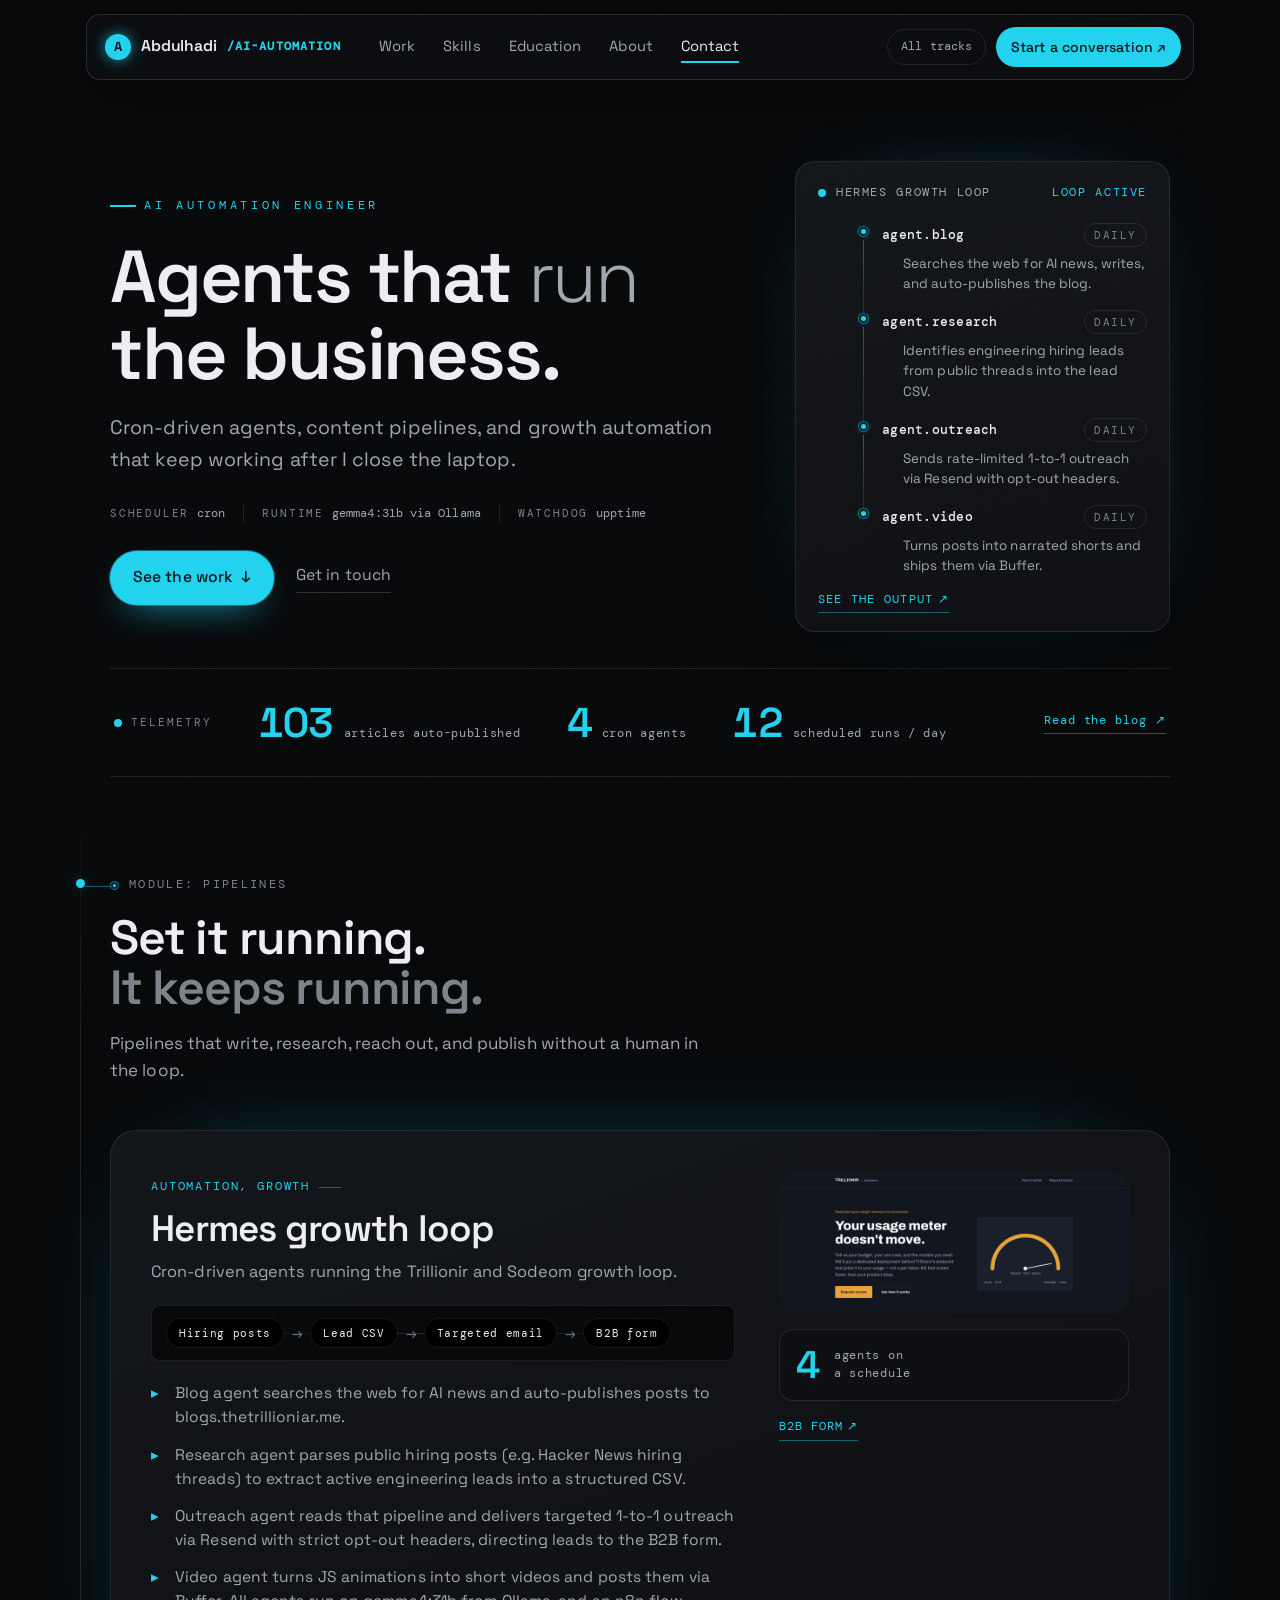
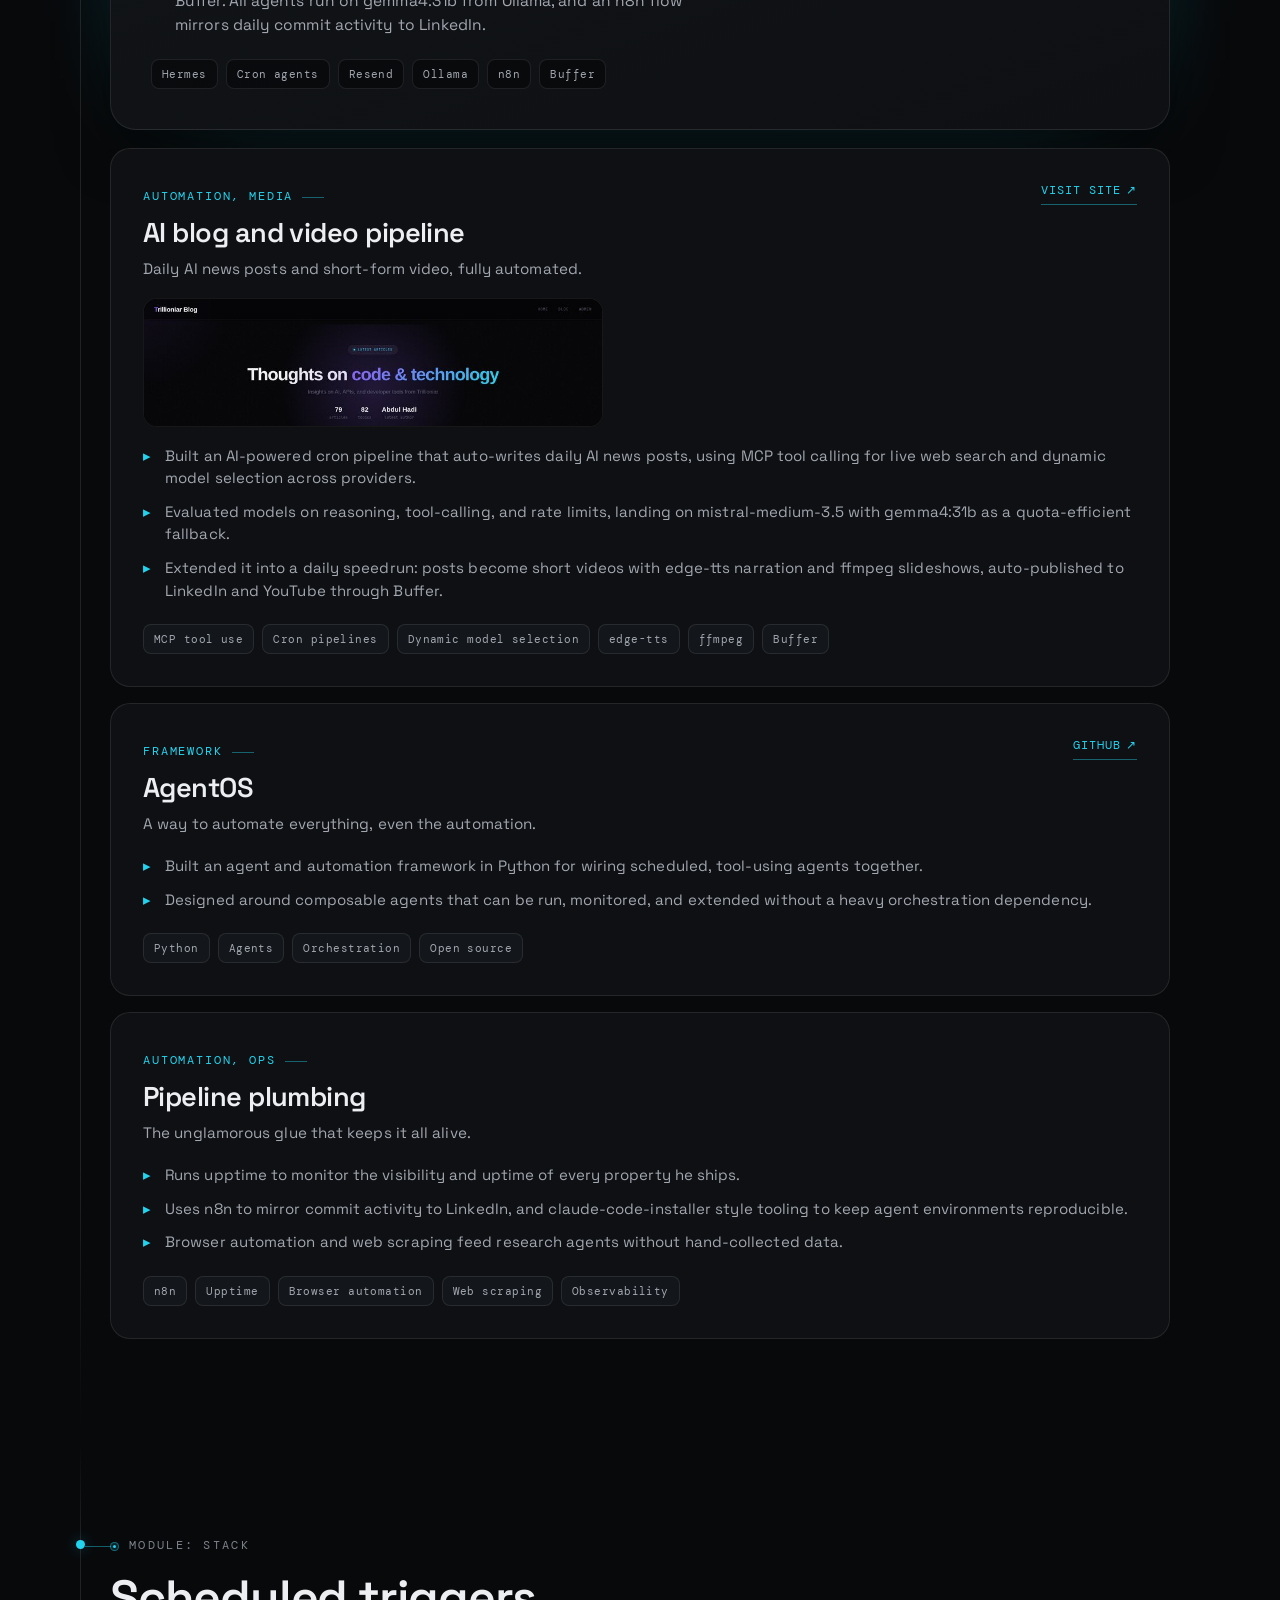
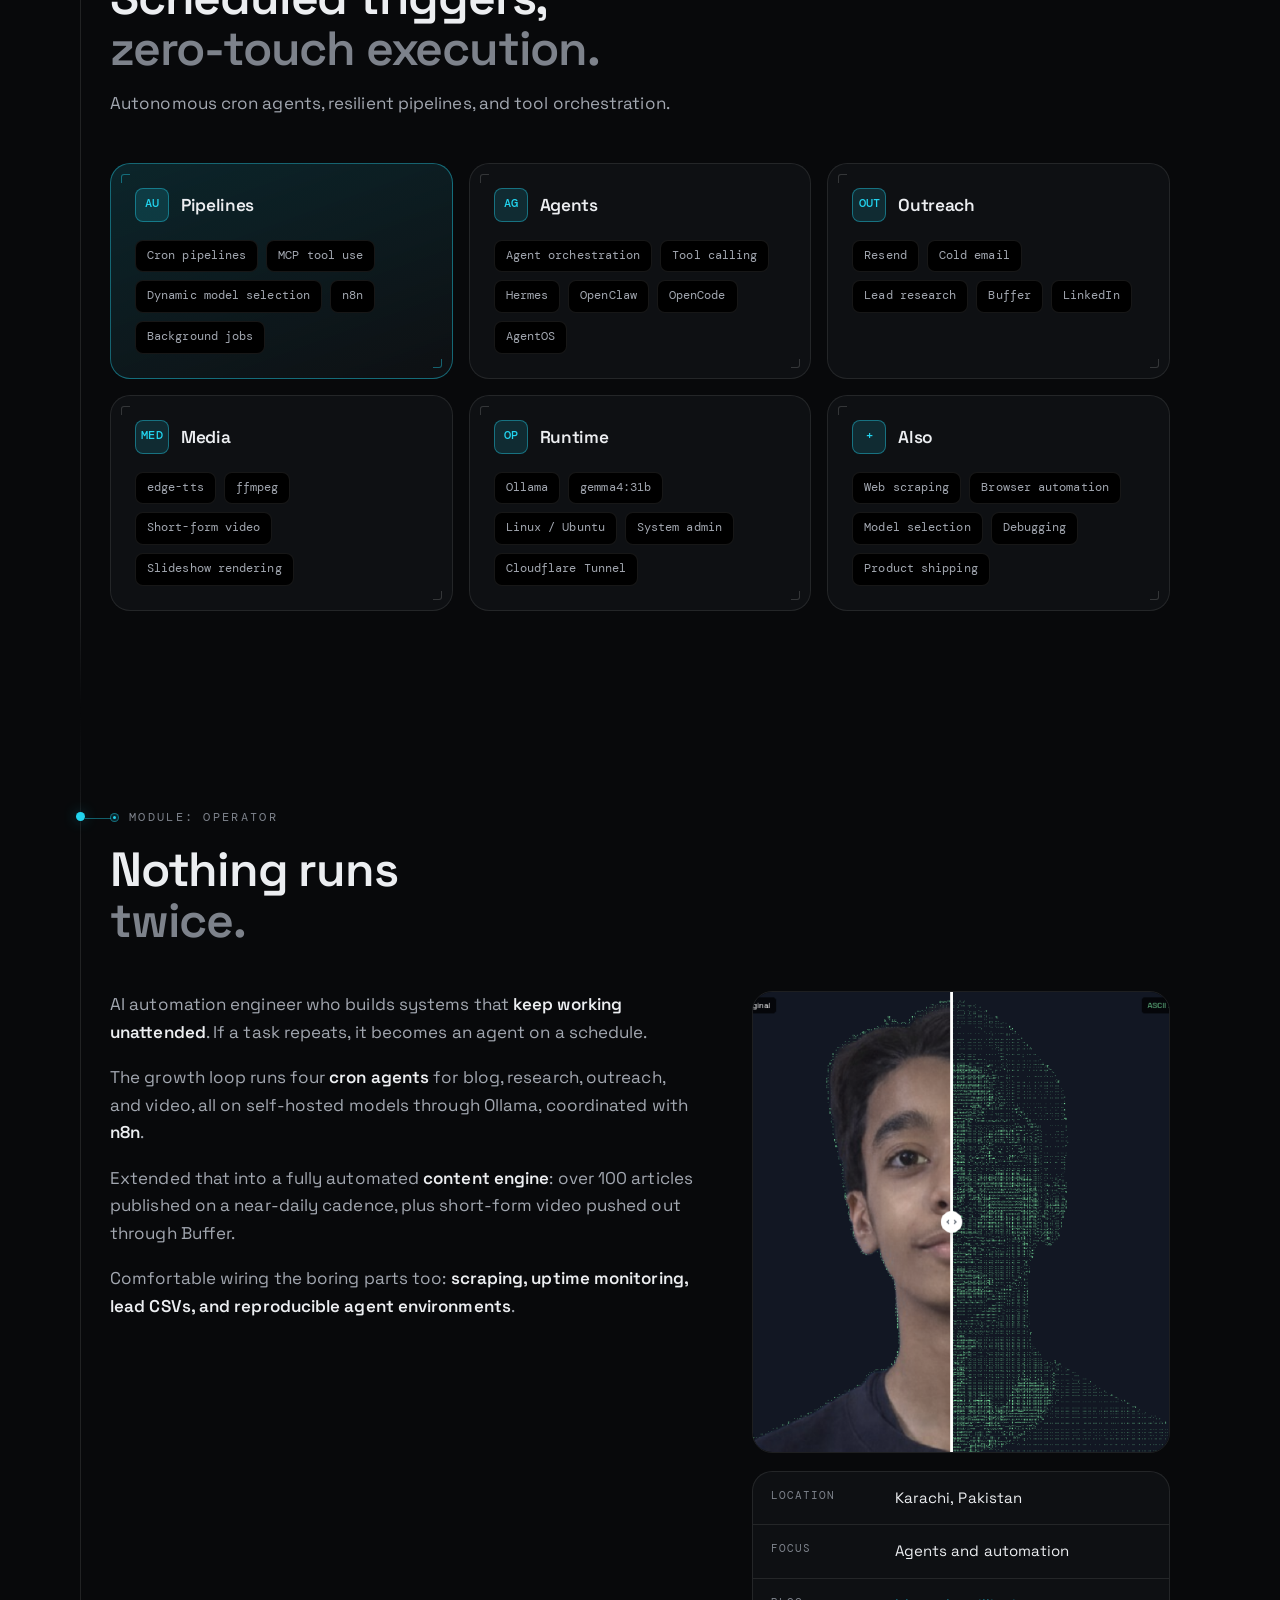
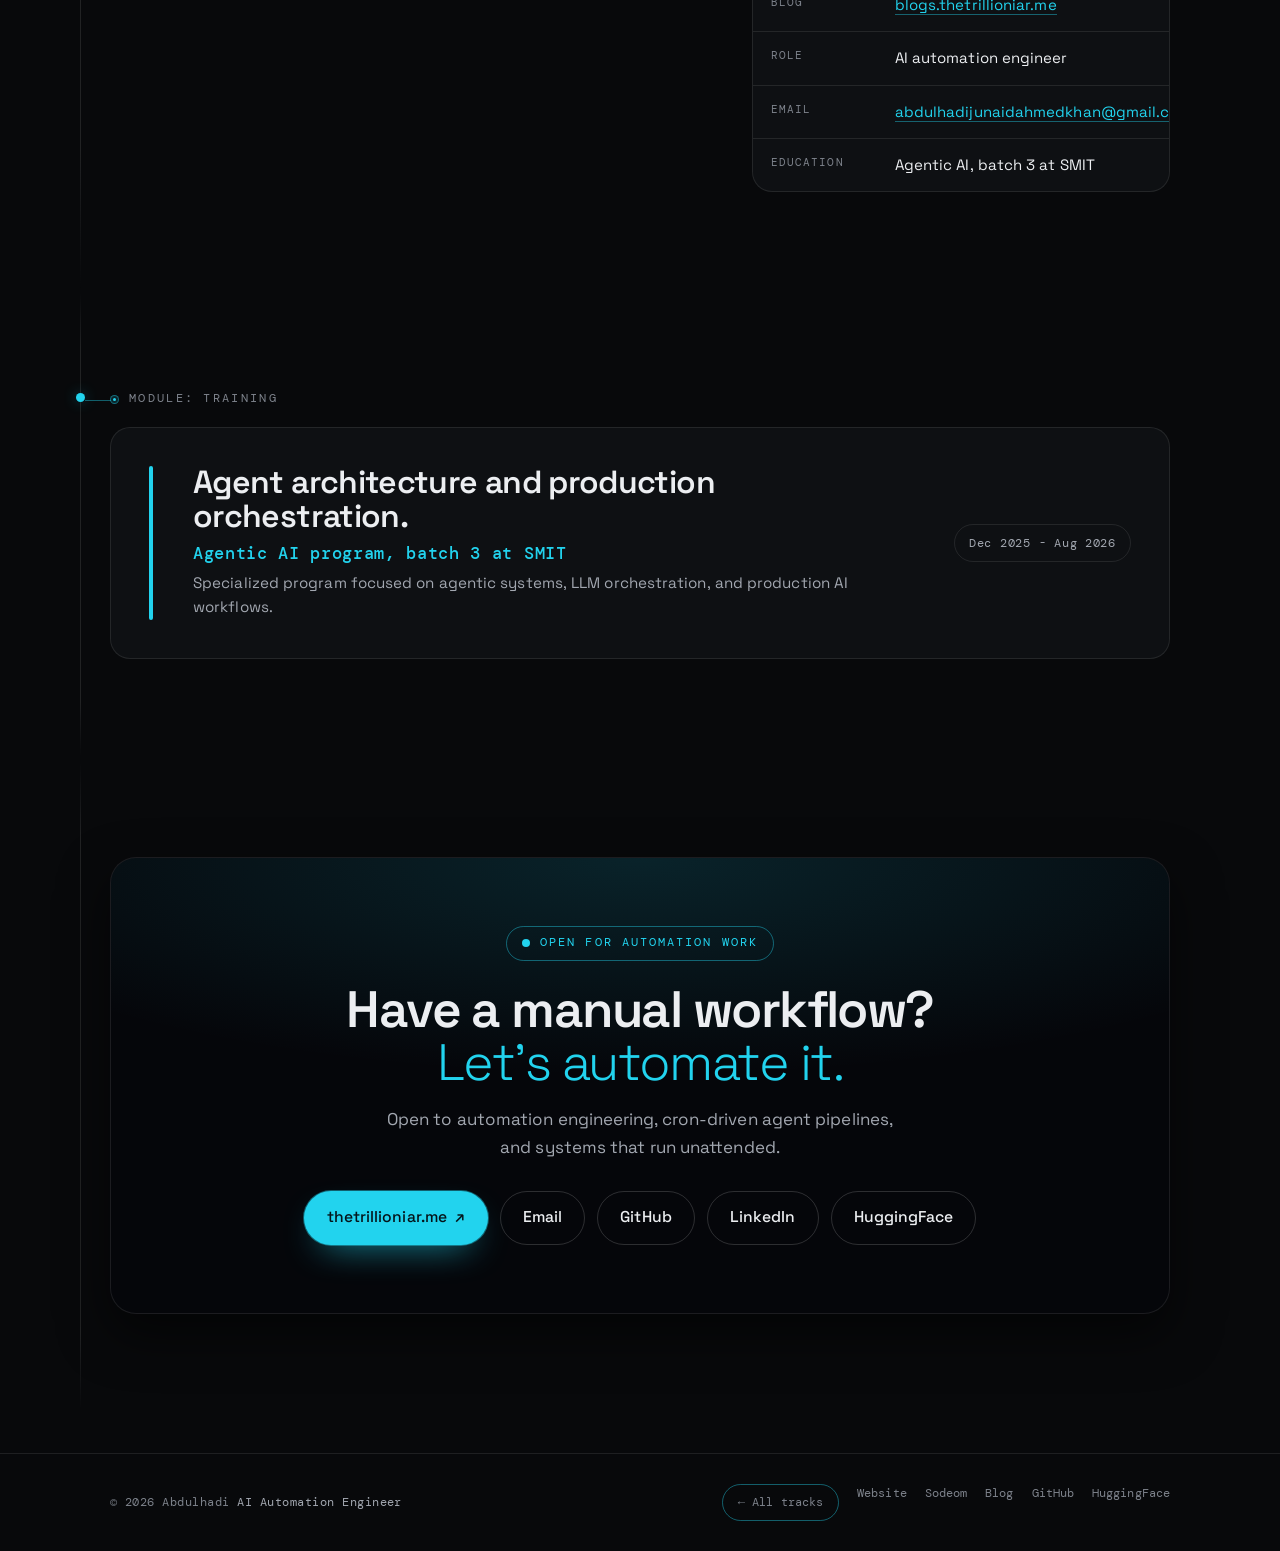
==== commit 27bb3ff1: "Redesign track pages with distinct art directions, apply review fixes - AI/ML page rebuilt as a rese" ====
--- a/ai-automation-engineer.html
+++ b/ai-automation-engineer.html
@@ -3,8 +3,71 @@
 <head>
 <meta charset="UTF-8">
 <meta name="viewport" content="width=device-width, initial-scale=1.0">
-<title>Abdulhadi: AI Automation Engineer</title>
-<meta name="description" content="Abdulhadi builds AI automation: cron agents, content and outreach pipelines, n8n flows, and self-running growth systems.">
+<title>Abdulhadi | AI Automation Engineer - Cron Agents & Pipelines</title>
+<meta name="description" content="Abdulhadi builds production AI automation: autonomous cron agents, content pipelines, n8n workflows, and self-running growth systems.">
+<meta name="author" content="Abdulhadi Junaid">
+<meta name="theme-color" content="#08090b">
+<link rel="canonical" href="https://abdulhadi-sodeom.netlify.app/ai-automation-engineer.html">
+<link rel="icon" type="image/svg+xml" href="favicon.svg">
+
+<!-- Open Graph / Social Sharing -->
+<meta property="og:site_name" content="Abdulhadi">
+<meta property="og:type" content="profile">
+<meta property="og:title" content="Abdulhadi | AI Automation Engineer - Cron Agents & Pipelines">
+<meta property="og:description" content="Cron-driven agents, content pipelines, and autonomous growth automation running 24/7 on self-hosted models.">
+<meta property="og:url" content="https://abdulhadi-sodeom.netlify.app/ai-automation-engineer.html">
+<meta property="og:image" content="https://abdulhadi-sodeom.netlify.app/assets/portrait.png">
+<meta property="og:locale" content="en_US">
+
+<!-- Twitter Cards -->
+<meta name="twitter:card" content="summary">
+<meta name="twitter:title" content="Abdulhadi | AI Automation Engineer - Cron Agents & Pipelines">
+<meta name="twitter:description" content="Cron-driven agents, content pipelines, and autonomous growth automation running 24/7 on self-hosted models.">
+<meta name="twitter:image" content="https://abdulhadi-sodeom.netlify.app/assets/portrait.png">
+
+<!-- AEO & Search Structured Data (JSON-LD) -->
+<script type="application/ld+json">
+{
+  "@context": "https://schema.org",
+  "@graph": [
+    {
+      "@type": "ProfilePage",
+      "@id": "https://abdulhadi-sodeom.netlify.app/ai-automation-engineer.html#page",
+      "url": "https://abdulhadi-sodeom.netlify.app/ai-automation-engineer.html",
+      "name": "Abdulhadi - AI Automation Engineer Portfolio",
+      "description": "Autonomous cron agents, resilient pipelines, and tool orchestration.",
+      "mainEntity": { "@id": "https://abdulhadi-sodeom.netlify.app/ai-automation-engineer.html#person" }
+    },
+    {
+      "@type": "Person",
+      "@id": "https://abdulhadi-sodeom.netlify.app/ai-automation-engineer.html#person",
+      "name": "Abdulhadi Junaid",
+      "alternateName": ["Abdulhadi", "thetrillioniar", "Abdulhadi446"],
+      "jobTitle": "AI Automation Engineer",
+      "image": "https://abdulhadi-sodeom.netlify.app/assets/portrait.png",
+      "url": "https://abdulhadi-sodeom.netlify.app/ai-automation-engineer.html",
+      "homeLocation": { "@type": "Place", "name": "Karachi, Pakistan" },
+      "alumniOf": { "@type": "EducationalOrganization", "name": "Saylani Mass IT Training (SMIT)" },
+      "sameAs": [
+        "https://github.com/Abdulhadi446",
+        "https://blogs.thetrillioniar.me",
+        "https://www.linkedin.com/in/abdulhadi-junaid-485795378/"
+      ],
+      "knowsAbout": [
+        "Autonomous Agent Orchestration",
+        "Cron Scheduling",
+        "Ollama Self-Hosted Models",
+        "Hermes Agent Fleet",
+        "n8n Workflow Automation",
+        "Resend API",
+        "Buffer Social Automation",
+        "Model Context Protocol (MCP)",
+        "Linux Server Administration"
+      ]
+    }
+  ]
+}
+</script>
 <script>document.documentElement.classList.add('js');</script>
 <link rel="preconnect" href="https://fonts.googleapis.com">
 <link rel="preconnect" href="https://fonts.gstatic.com" crossorigin>
@@ -24,6 +87,7 @@
     <div class="nav-links">
       <a href="#work">Work</a>
       <a href="#skills">Skills</a>
+      <a href="#education">Education</a>
       <a href="#about">About</a>
       <a href="#contact">Contact</a>
     </div>
@@ -36,6 +100,7 @@
   <div class="mobile-menu" id="mobile-menu">
     <a href="#work">Work</a>
     <a href="#skills">Skills</a>
+    <a href="#education">Education</a>
     <a href="#about">About</a>
     <a href="#contact">Contact</a>
     <a href="index.html">All tracks</a>
@@ -77,7 +142,7 @@
           </li>
           <li class="scheme-node">
             <p class="node-head"><span class="node-dot" aria-hidden="true"></span><span class="node-name">agent.outreach</span><span class="node-cron">daily</span></p>
-            <p class="node-meta">Sends compliant 1-to-1 outreach via Resend with opt-out headers.</p>
+            <p class="node-meta">Sends rate-limited 1-to-1 outreach via Resend with opt-out headers.</p>
           </li>
           <li class="scheme-node">
             <p class="node-head"><span class="node-dot" aria-hidden="true"></span><span class="node-name">agent.video</span><span class="node-cron">daily</span></p>
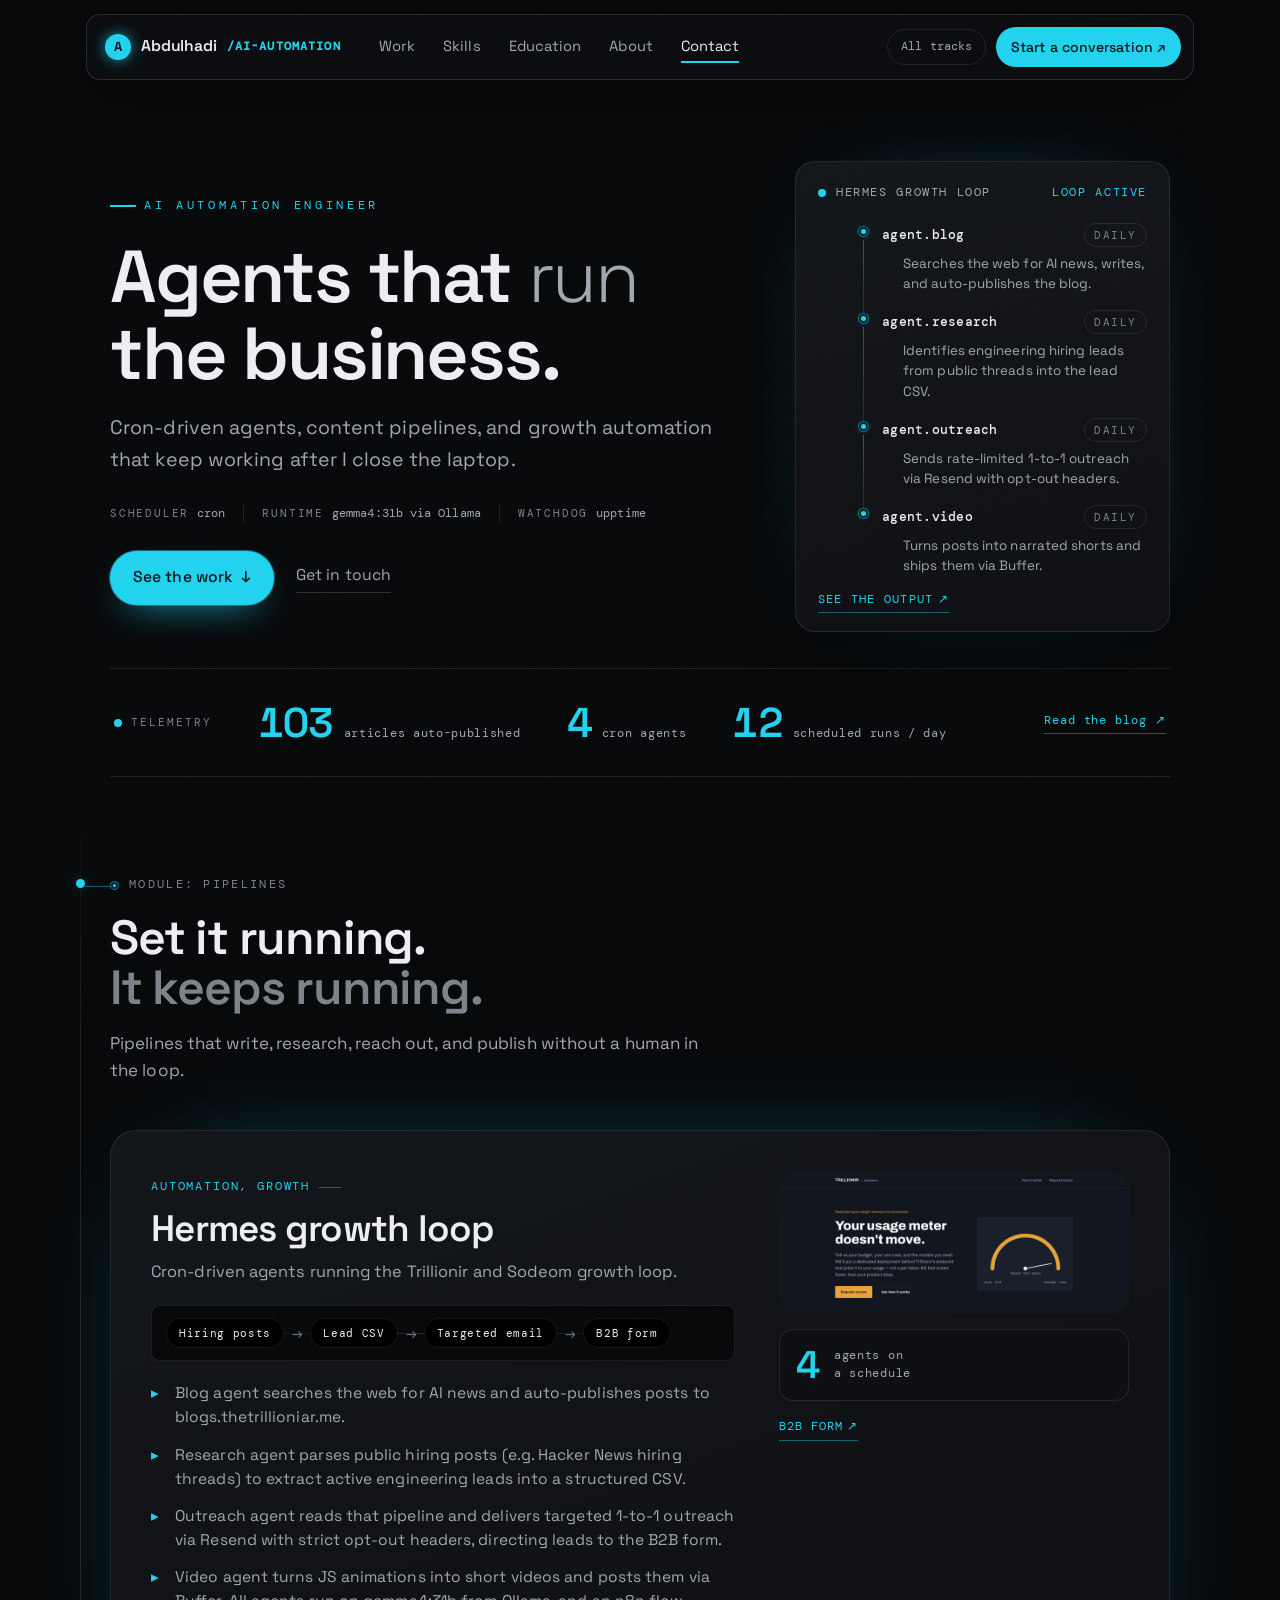
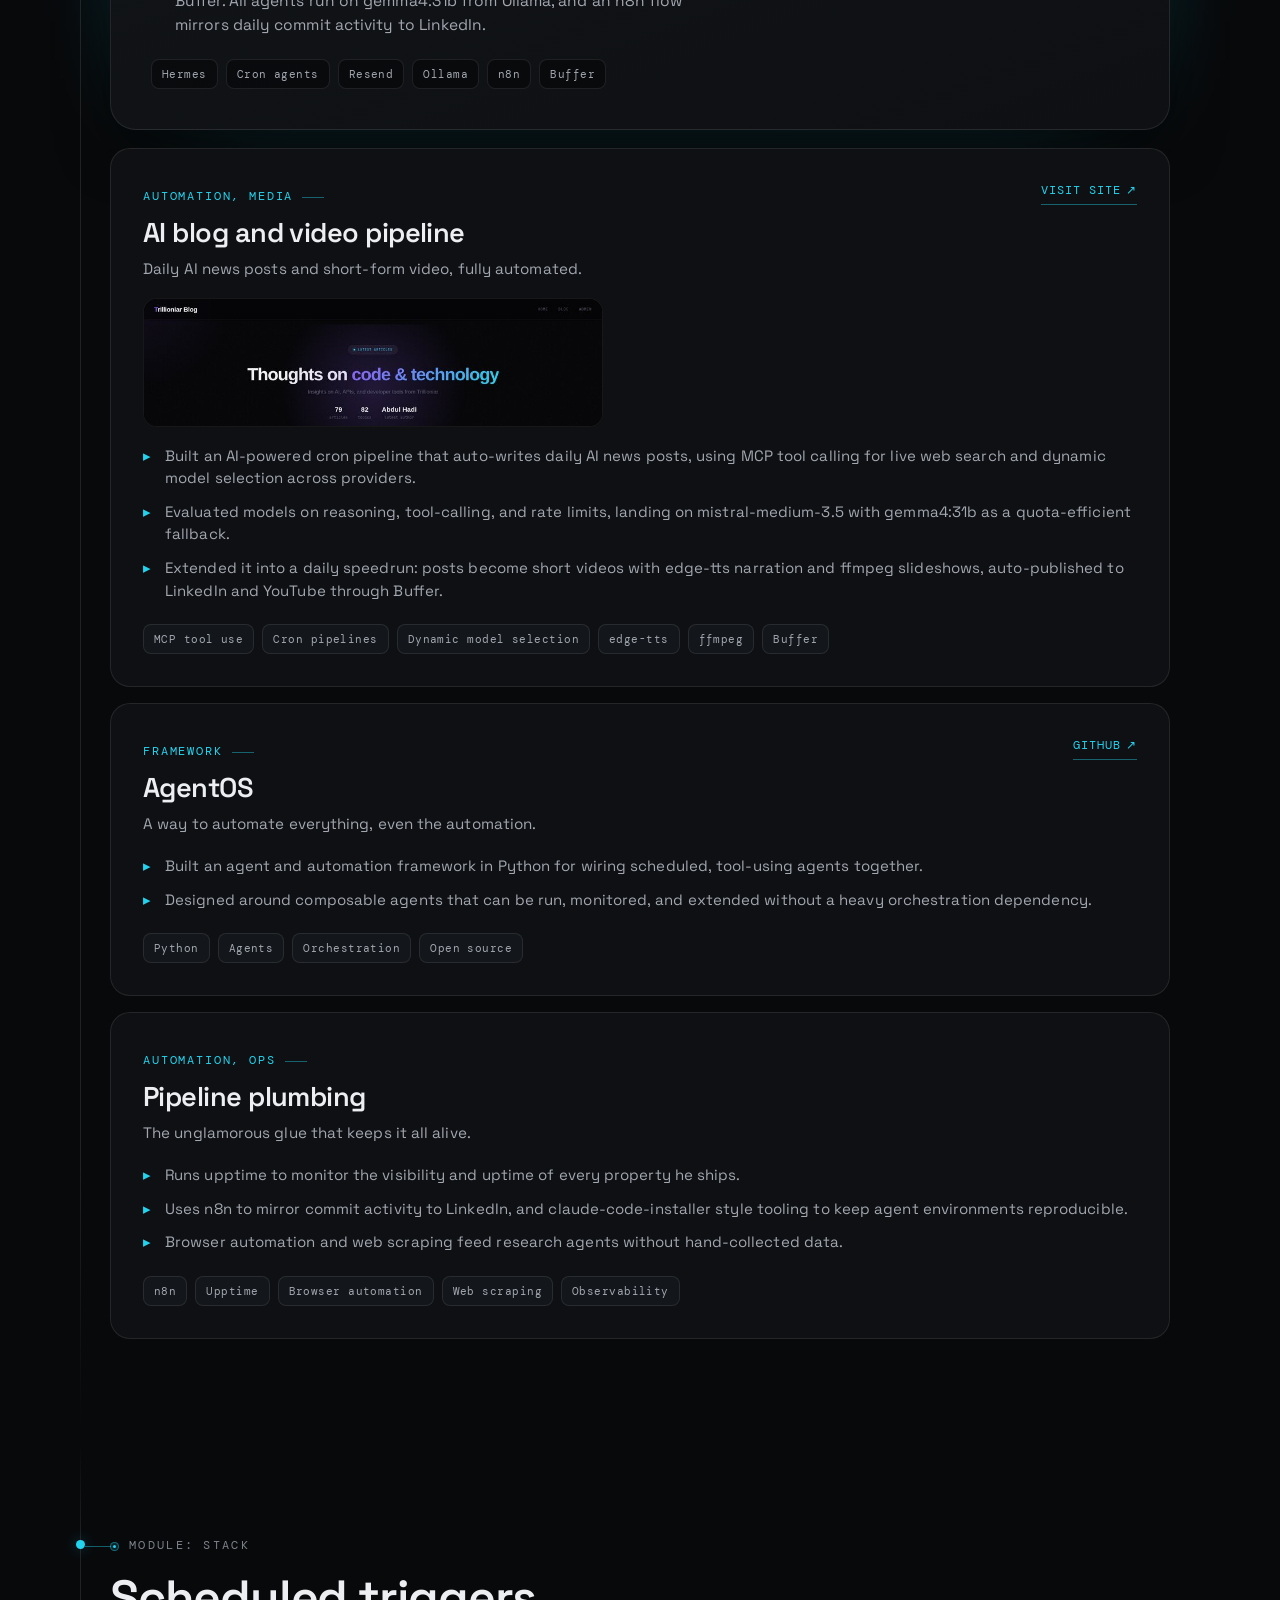
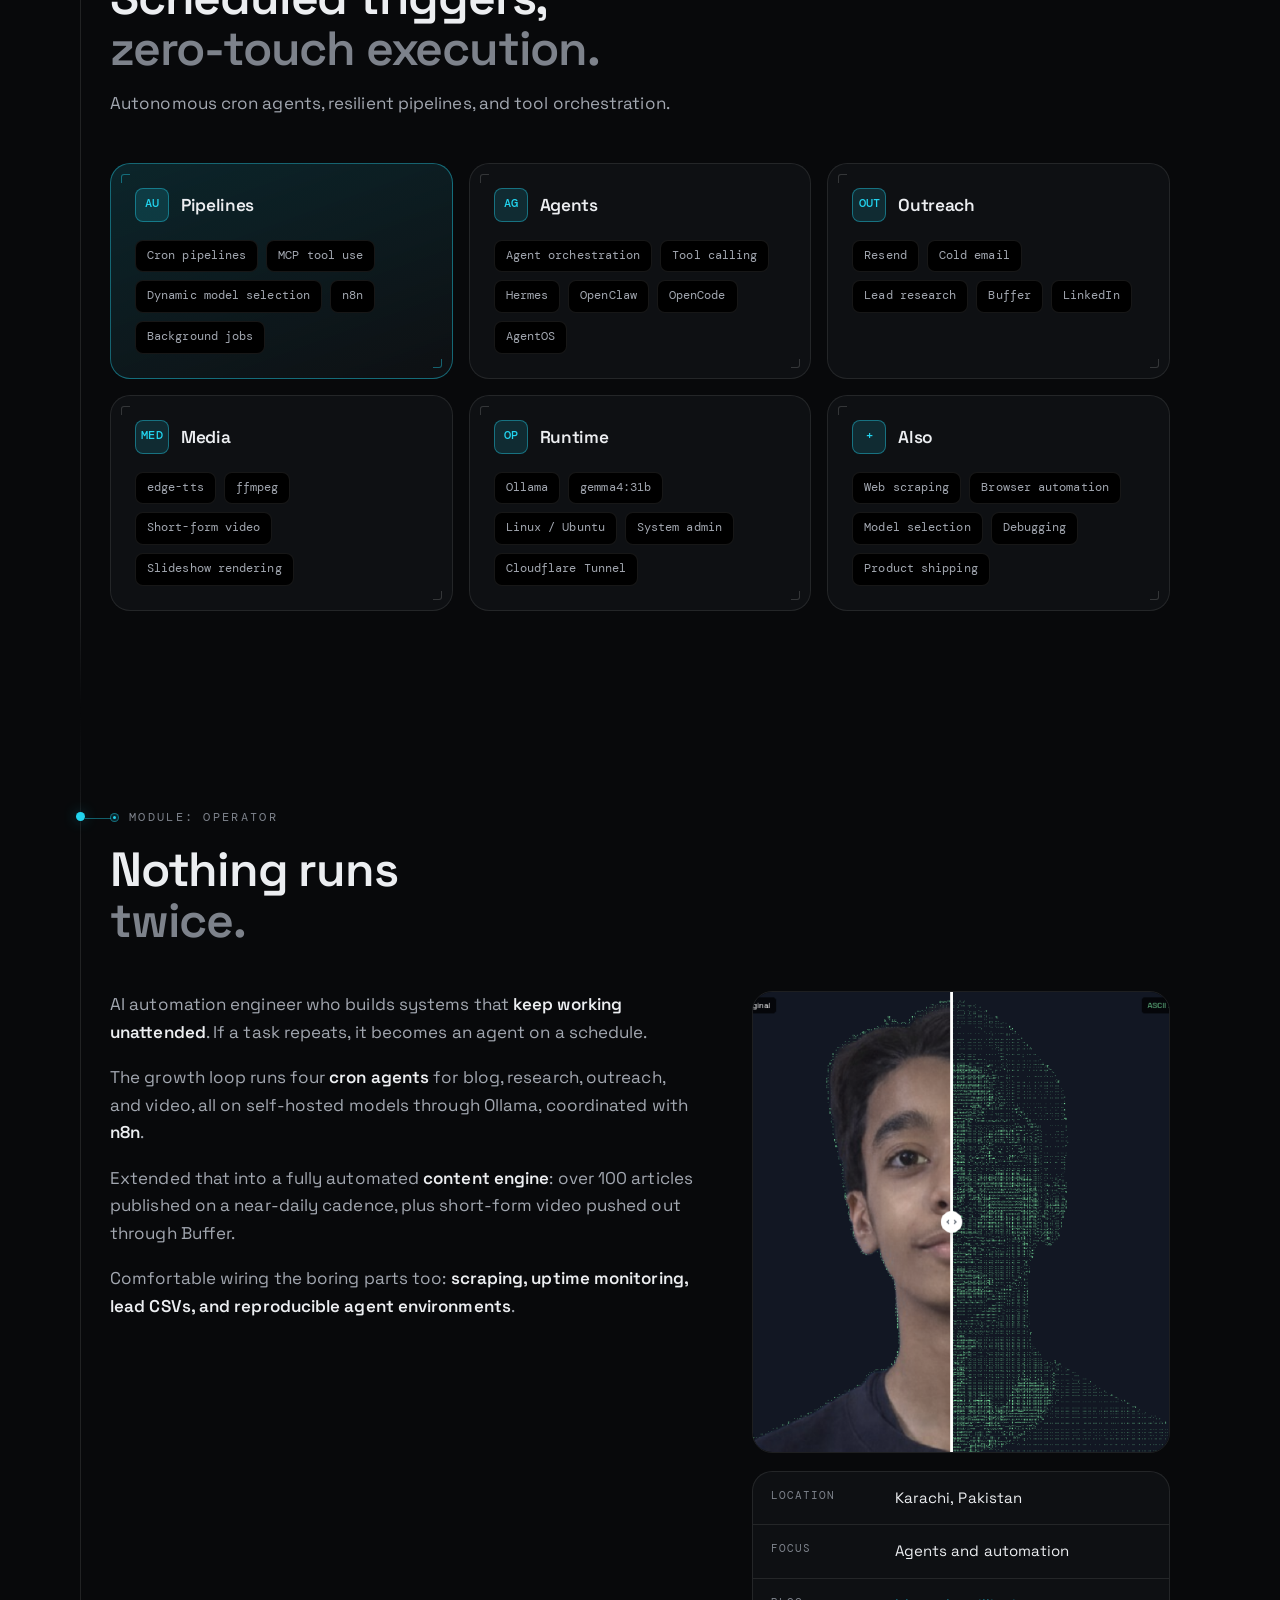
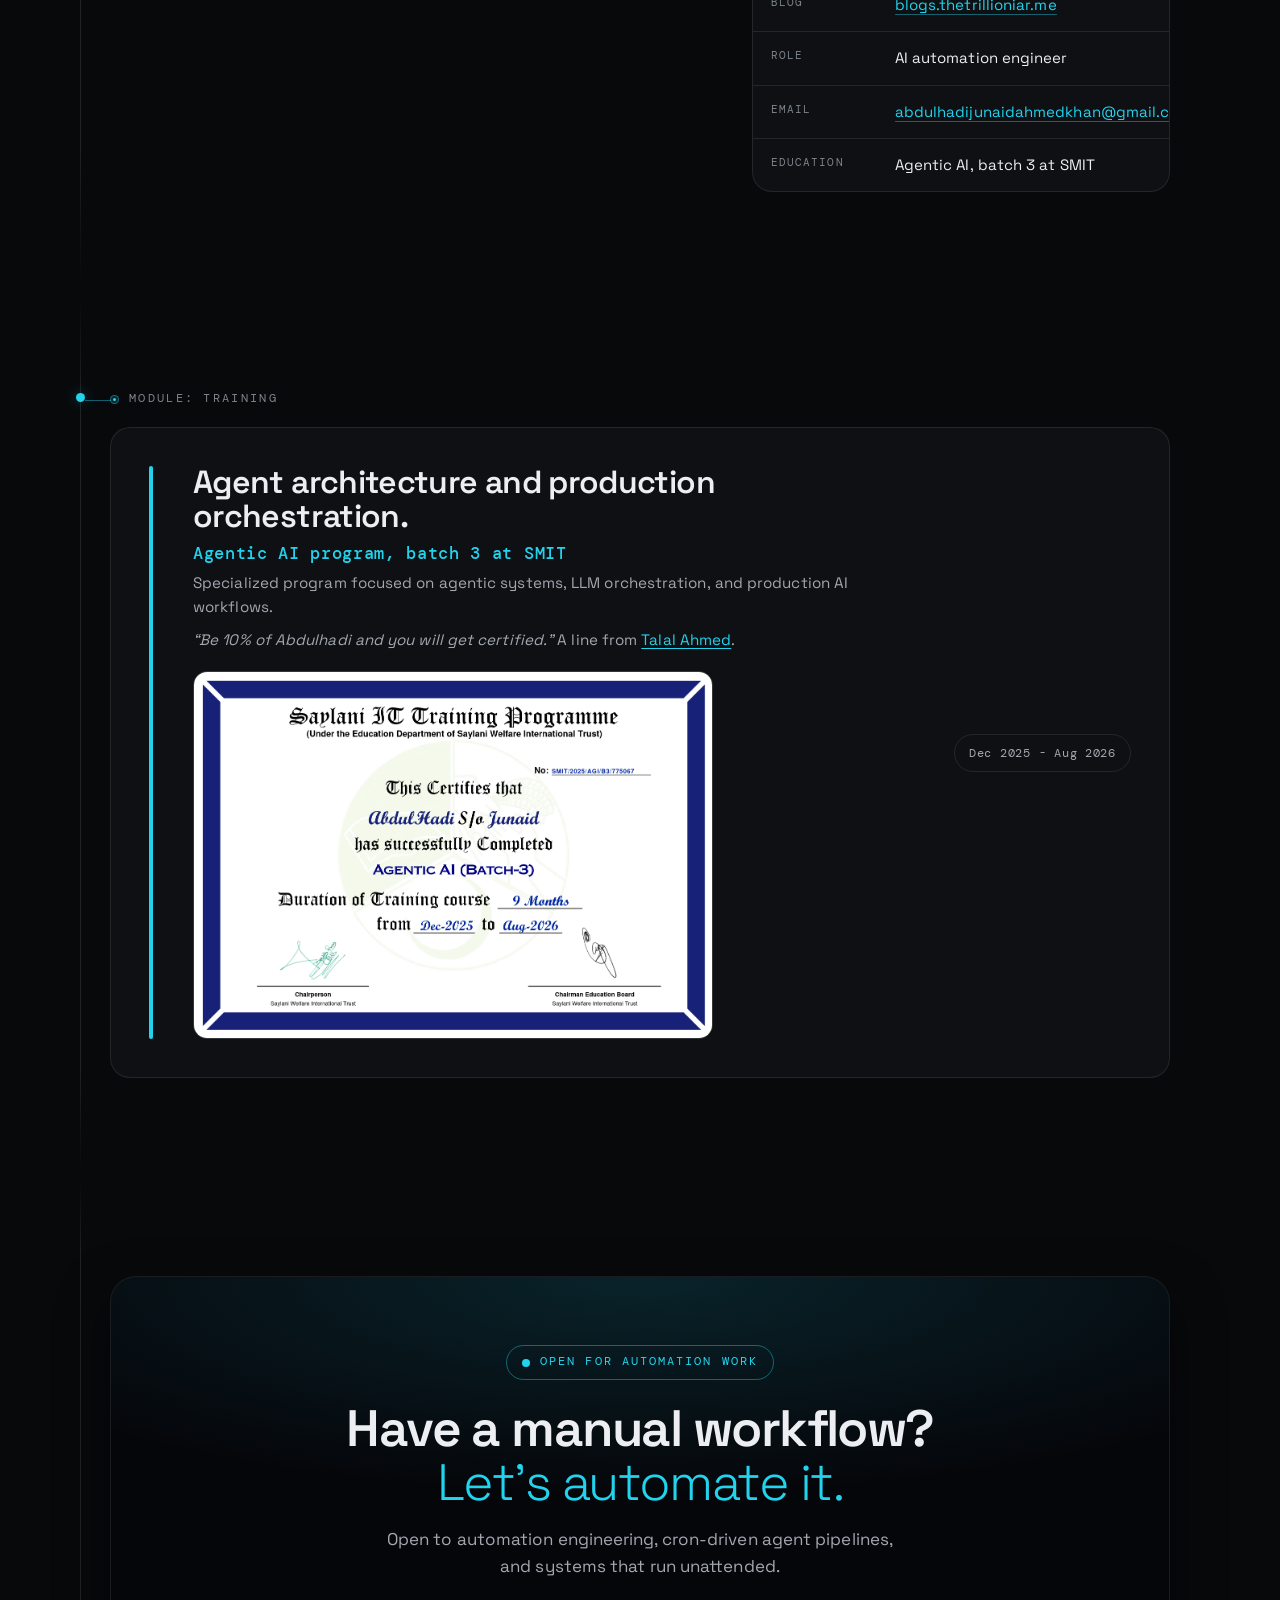
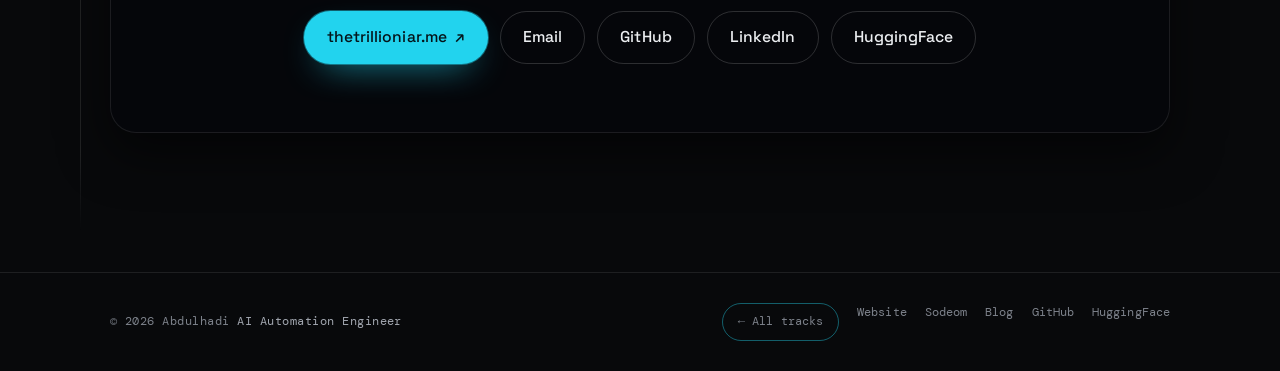
==== commit 13687c49: "Update portfolio certificate and fullstack track Co-authored-by: Copilot <223556219+Copilot@users.no" ====
--- a/ai-automation-engineer.html
+++ b/ai-automation-engineer.html
@@ -274,6 +274,8 @@
         <h2 class="edu-title">Agent architecture and production orchestration.</h2>
         <h3>Agentic AI program, batch 3 at SMIT</h3>
         <p>Specialized program focused on agentic systems, LLM orchestration, and production AI workflows.</p>
+        <p class="certificate-quote">“Be 10% of Abdulhadi and you will get certified.” <span> A line from <a href="https://www.linkedin.com/in/talal--ahmed/" target="_blank" rel="noopener">Talal Ahmed</a>.</span></p>
+        <a class="certificate-link" href="assets/agentic-ai-certificate.pdf" target="_blank" rel="noopener" aria-label="Open Agentic AI certificate PDF"><img src="assets/agentic-ai-certificate.png" alt="Saylani Agentic AI Batch 3 certificate" width="1285" height="910" loading="lazy"></a>
       </div>
       <div class="edu-dates">Dec 2025 - Aug 2026</div>
     </article>
--- a/styles/base.css
+++ b/styles/base.css
@@ -92,6 +92,21 @@
 }
 
 .wrap { width: 100%; max-width: var(--maxw); margin-inline: auto; padding-inline: clamp(20px, 5vw, 40px); }
+
+.certificate-link {
+  display: block;
+  width: min(100%, 520px);
+  margin-top: 18px;
+  border: 1px solid var(--line-strong);
+  border-radius: var(--r-md);
+  overflow: hidden;
+  transition: border-color .2s, transform .2s;
+}
+.certificate-link:hover { border-color: var(--accent); transform: translateY(-2px); }
+.certificate-link img { width: 100%; height: auto; }
+.certificate-quote { margin-top: 14px; color: var(--text-2); font-size: .92rem; font-style: italic; }
+.certificate-quote span { font-style: normal; }
+.certificate-quote a { color: var(--accent); text-decoration: underline; text-underline-offset: 3px; }
 
 .eyebrow {
   font-family: var(--mono);
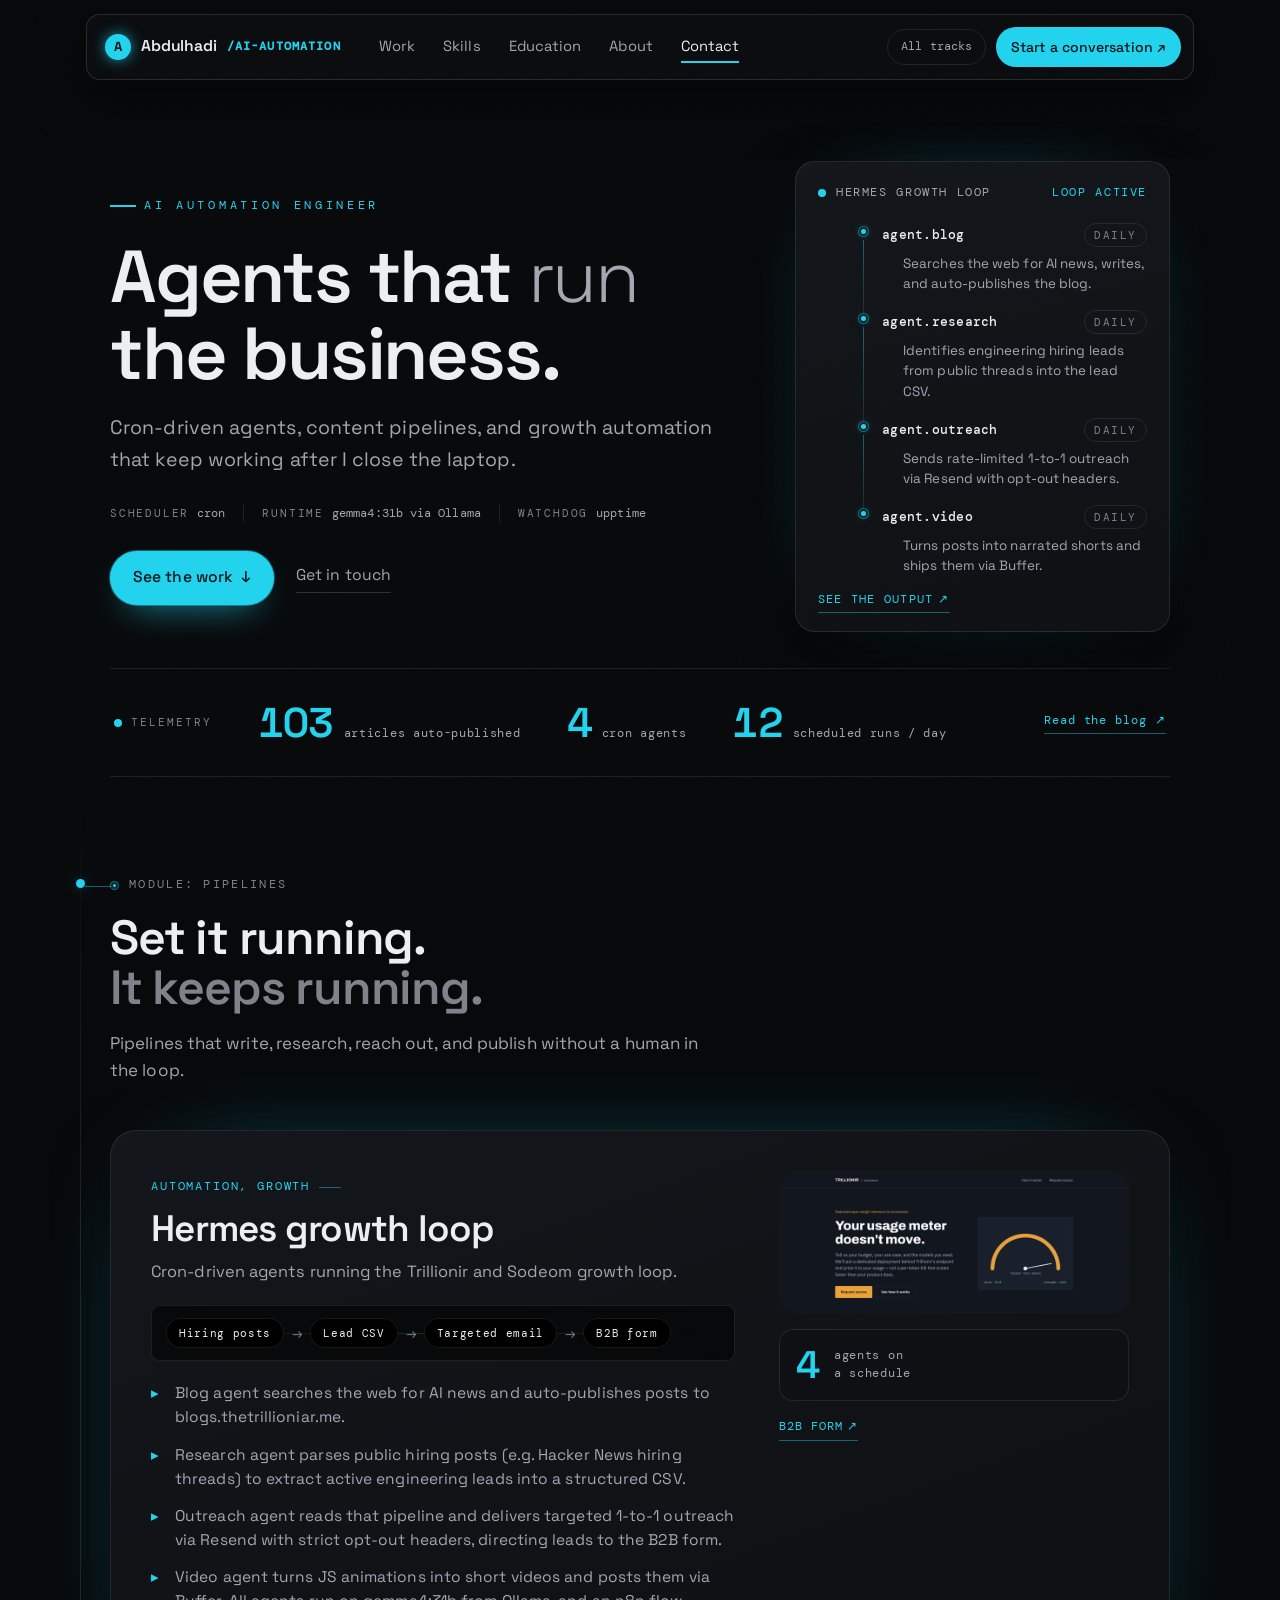
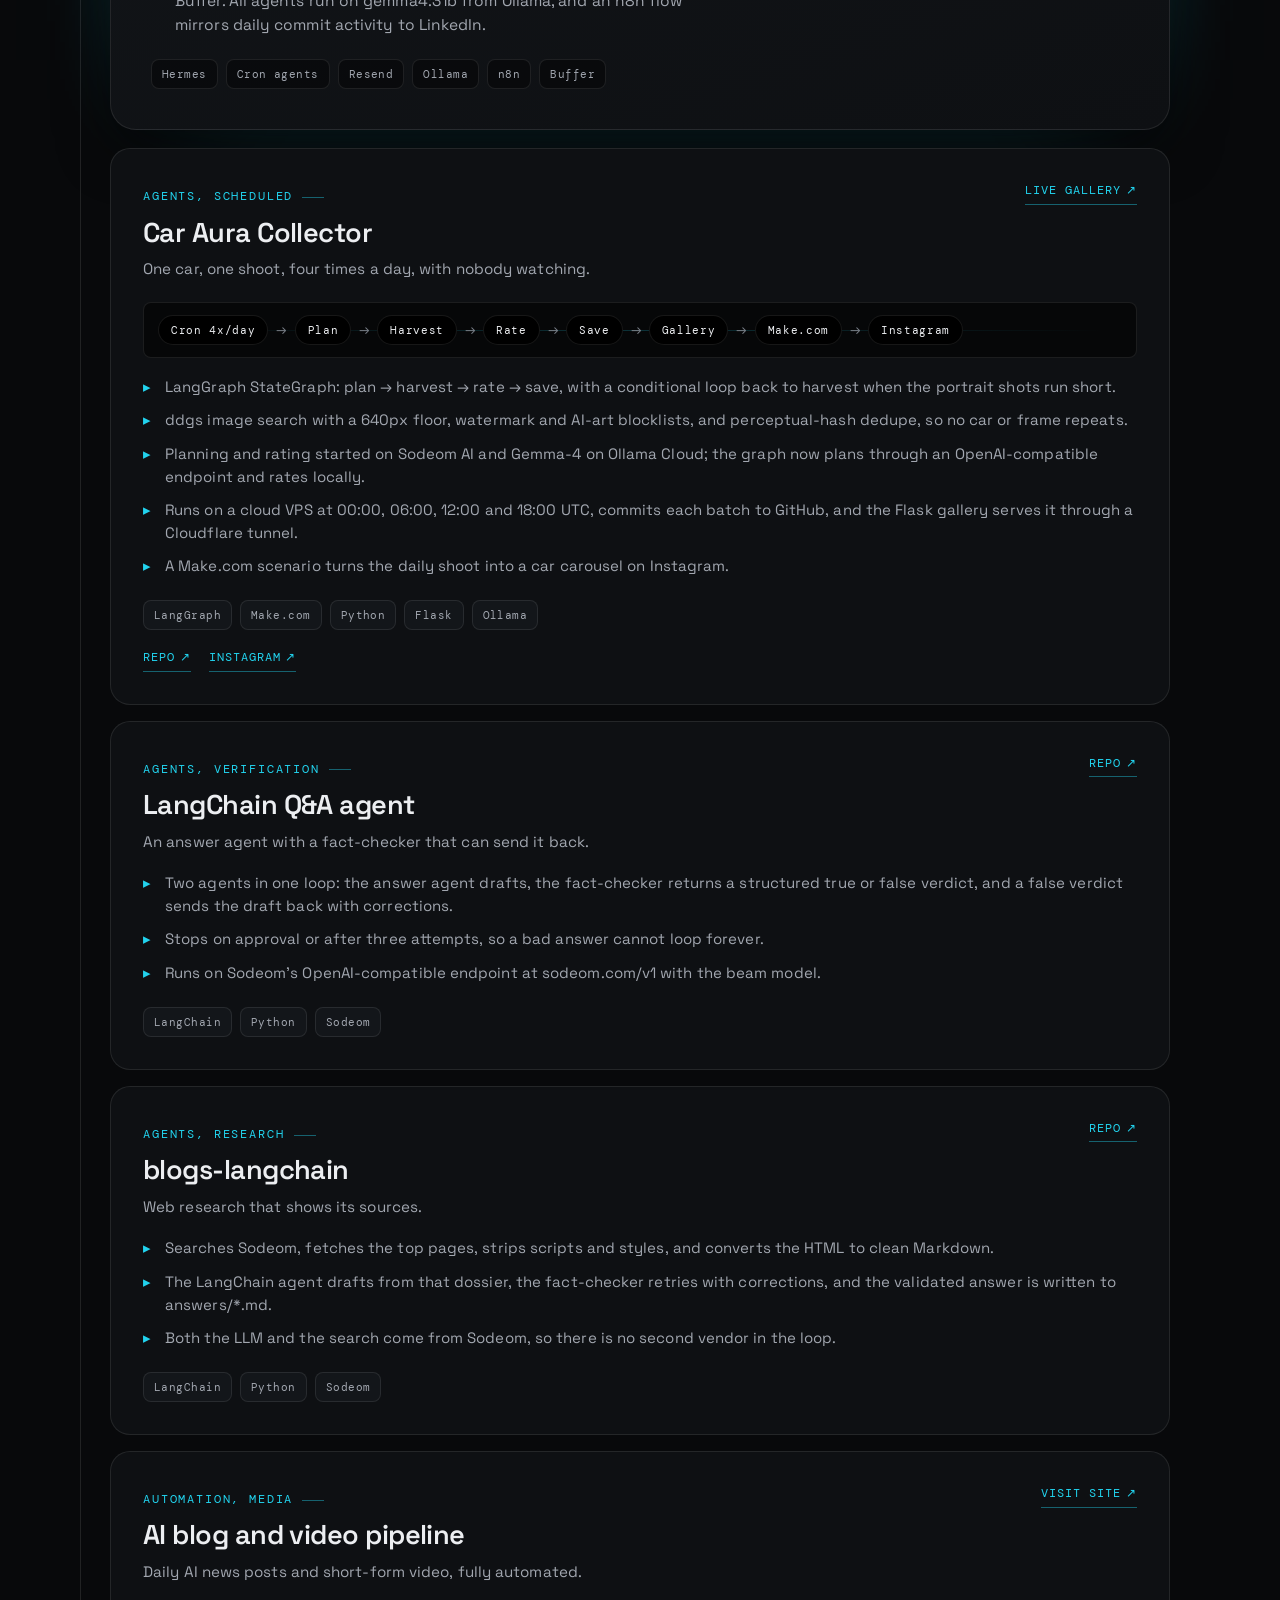
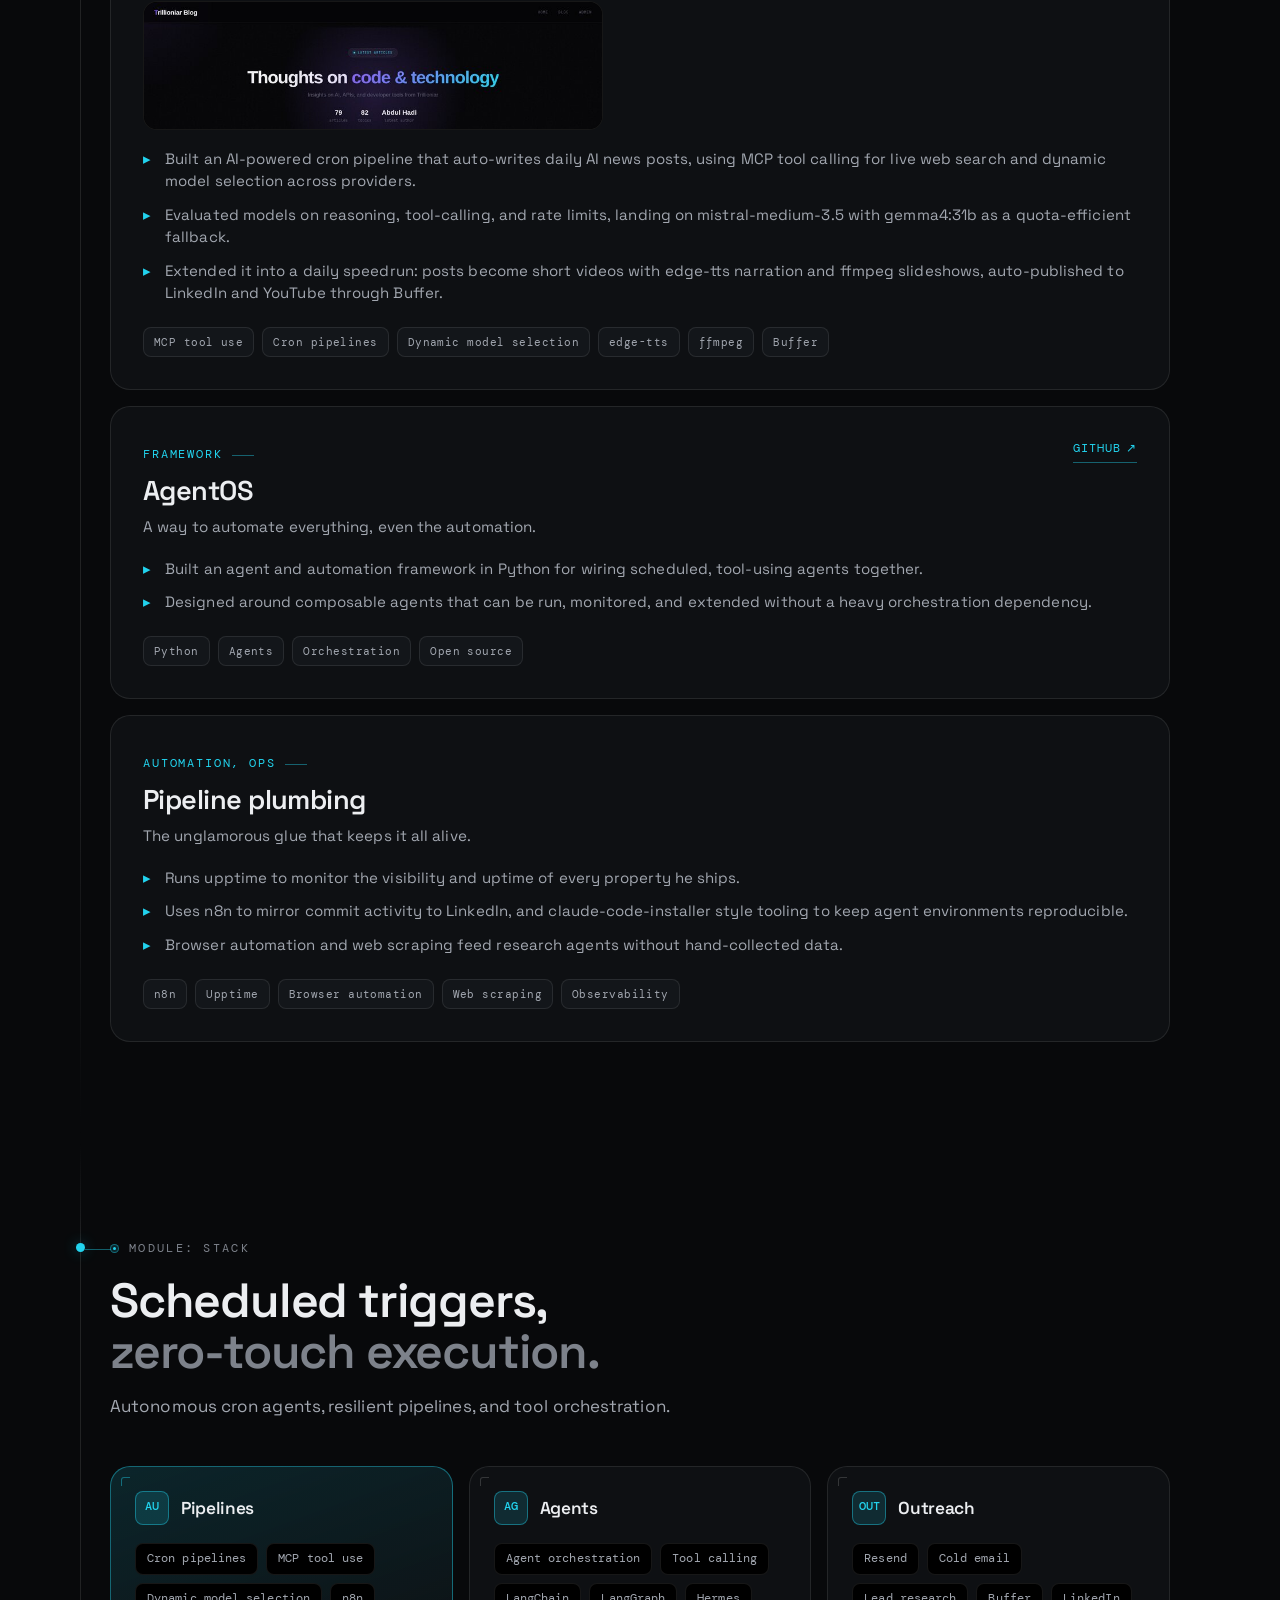
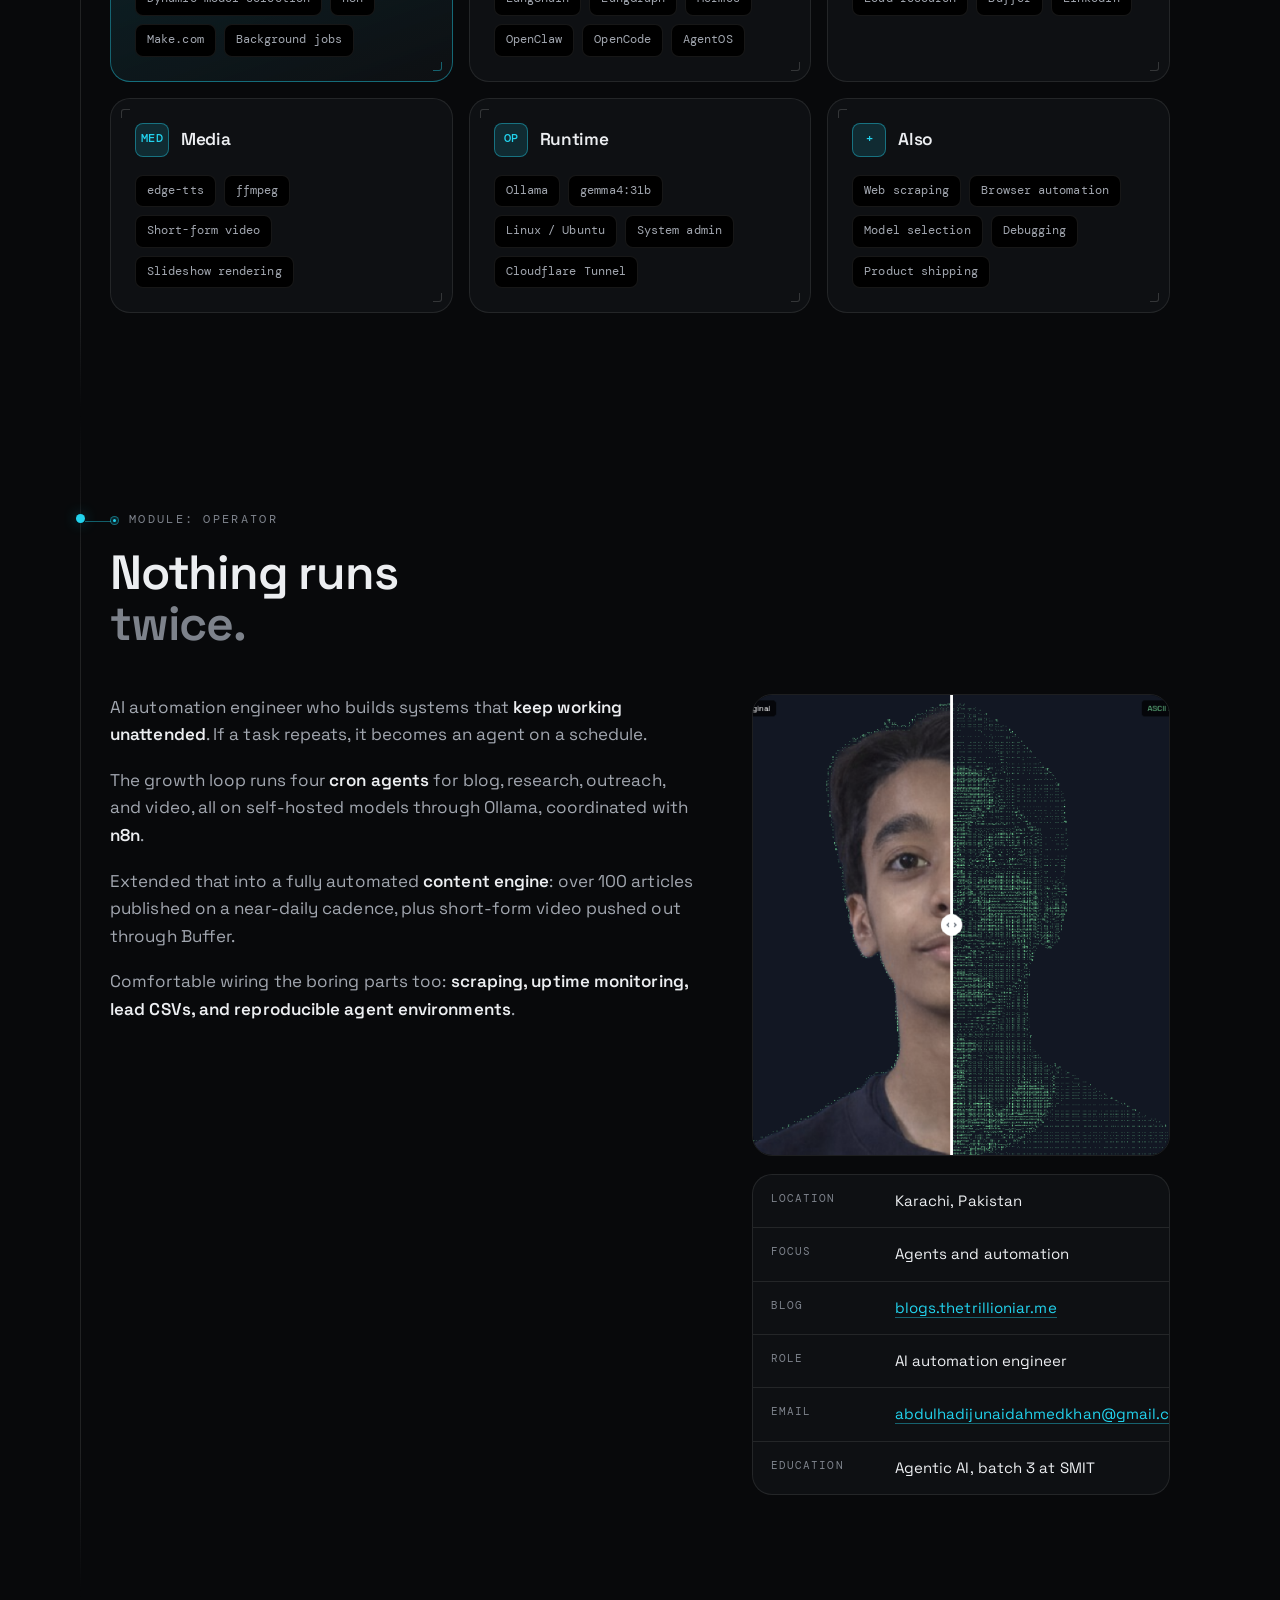
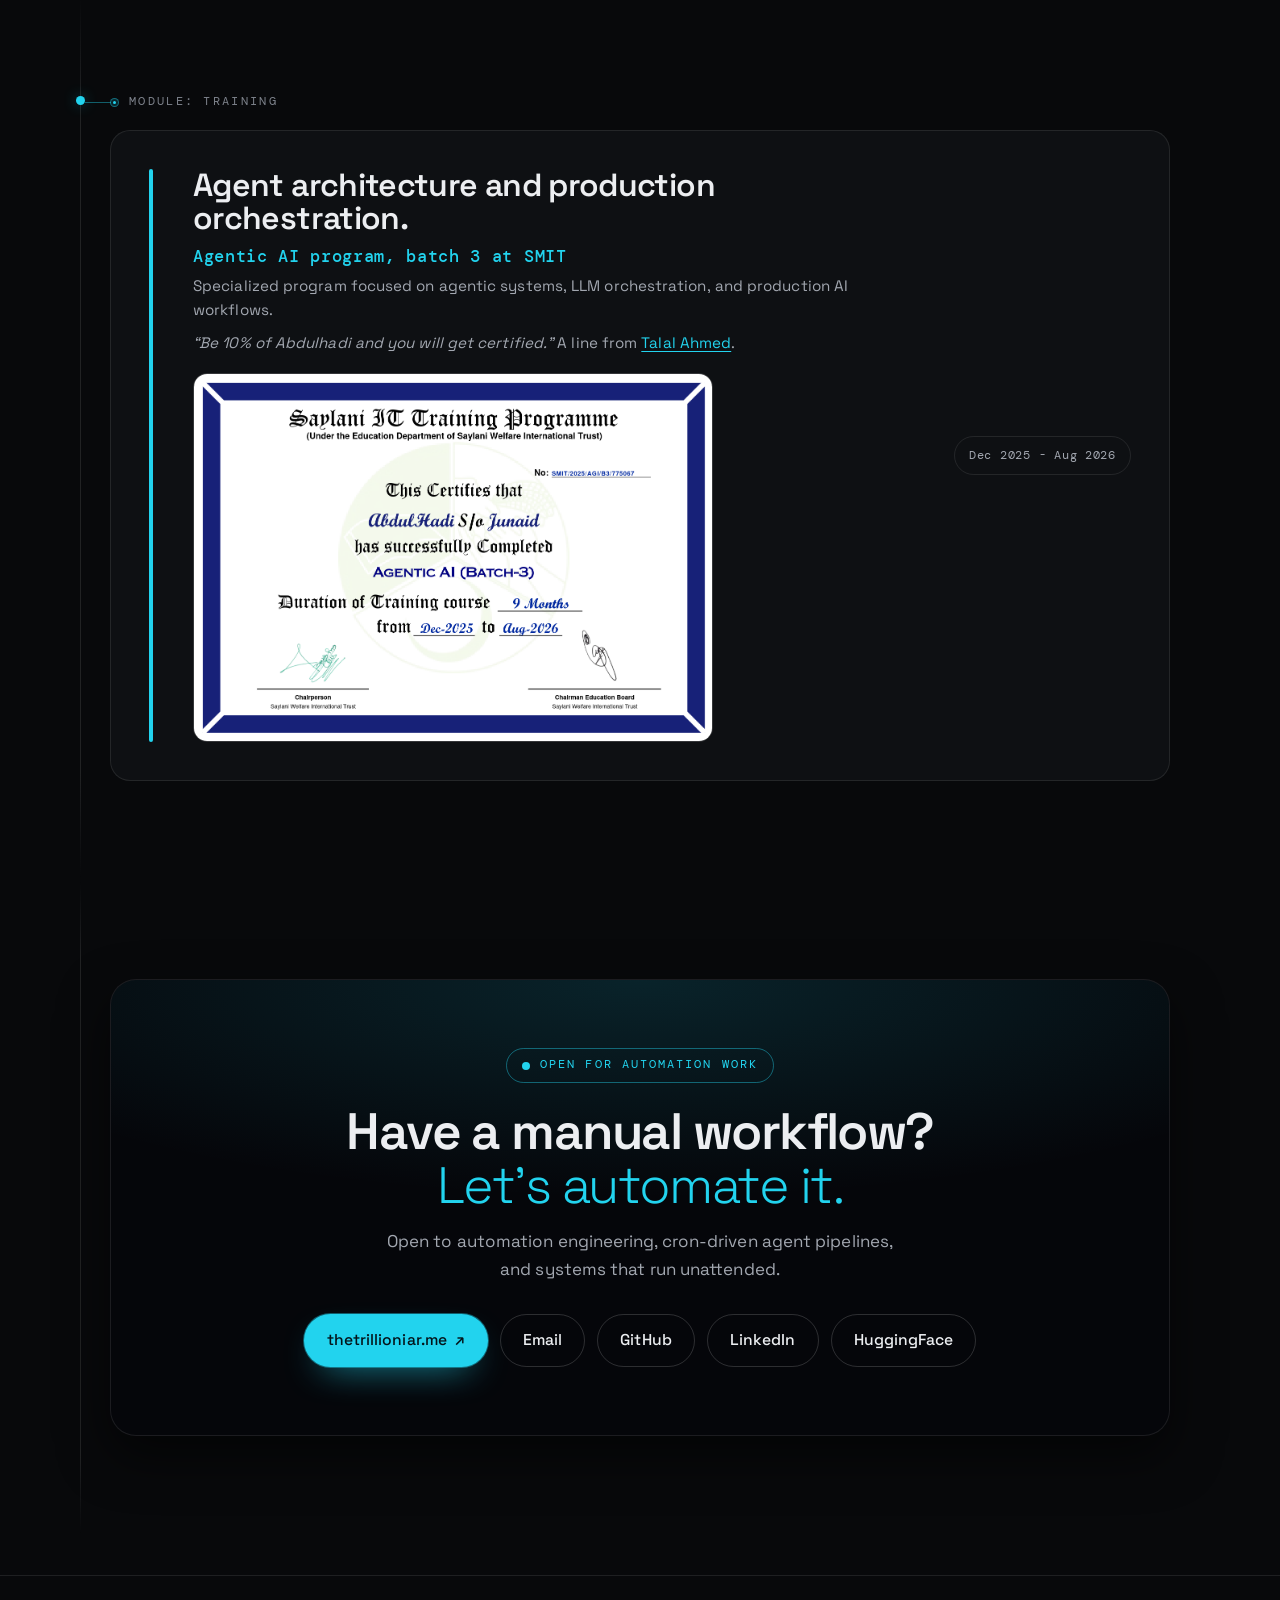
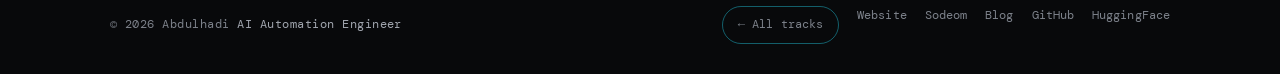
==== commit 90c11a36: "Add LangChain, LangGraph, Make.com skills and projects - Add the three tools to the agent and automa" ====
--- a/ai-automation-engineer.html
+++ b/ai-automation-engineer.html
@@ -173,7 +173,7 @@
           <h3>Hermes growth loop</h3>
           <p class="wf-desc">Cron-driven agents running the Trillionir and Sodeom growth loop.</p>
           <div class="stage-strip" aria-label="Lead flow, from source to the B2B form">
-            <span class="stage-chip">Hiring posts</span><span class="stage-arr" aria-hidden="true">&#8594;</span><span class="stage-chip">Lead CSV</span><span class="stage-arr" aria-hidden="true">&#8594;</span><span class="stage-chip">Targeted email</span><span class="stage-arr" aria-hidden="true">&#8594;</span><span class="stage-chip">B2B form</span>
+            <span class="stage-step"><span class="stage-chip">Hiring posts</span><span class="stage-arr" aria-hidden="true">&#8594;</span></span><span class="stage-step"><span class="stage-chip">Lead CSV</span><span class="stage-arr" aria-hidden="true">&#8594;</span></span><span class="stage-step"><span class="stage-chip">Targeted email</span><span class="stage-arr" aria-hidden="true">&#8594;</span></span><span class="stage-step"><span class="stage-chip">B2B form</span></span>
           </div>
           <ul class="wf-list"><li>Blog agent searches the web for AI news and auto-publishes posts to blogs.thetrillioniar.me.</li><li>Research agent parses public hiring posts (e.g. Hacker News hiring threads) to extract active engineering leads into a structured CSV.</li><li>Outreach agent reads that pipeline and delivers targeted 1-to-1 outreach via Resend with strict opt-out headers, directing leads to the B2B form.</li><li>Video agent turns JS animations into short videos and posts them via Buffer. All agents run on gemma4:31b from Ollama, and an n8n flow mirrors daily commit activity to LinkedIn.</li></ul>
           <div class="p-tags"><span class="tag">Hermes</span><span class="tag">Cron agents</span><span class="tag">Resend</span><span class="tag">Ollama</span><span class="tag">n8n</span><span class="tag">Buffer</span></div>
@@ -182,6 +182,51 @@
       </div>
     </article>
     <div class="work-list">
+      <article class="work-item reveal">
+        <div class="wi-head">
+          <div><p class="wf-role">Agents, scheduled</p><h3>Car Aura Collector</h3><p class="wf-desc">One car, one shoot, four times a day, with nobody watching.</p></div>
+          <a href="https://vistacars.thetrillioniar.me" target="_blank" rel="noopener" class="p-link" aria-label="Vista Cars live gallery">Live gallery <span aria-hidden="true">&#8599;</span></a>
+        </div>
+        <div class="stage-strip stage-strip-flow" aria-label="Car Aura pipeline, from the cron trigger to Instagram">
+          <span class="stage-step"><span class="stage-chip">Cron 4x/day</span><span class="stage-arr" aria-hidden="true">&#8594;</span></span><span class="stage-step"><span class="stage-chip">Plan</span><span class="stage-arr" aria-hidden="true">&#8594;</span></span><span class="stage-step"><span class="stage-chip">Harvest</span><span class="stage-arr" aria-hidden="true">&#8594;</span></span><span class="stage-step"><span class="stage-chip">Rate</span><span class="stage-arr" aria-hidden="true">&#8594;</span></span><span class="stage-step"><span class="stage-chip">Save</span><span class="stage-arr" aria-hidden="true">&#8594;</span></span><span class="stage-step"><span class="stage-chip">Gallery</span><span class="stage-arr" aria-hidden="true">&#8594;</span></span><span class="stage-step"><span class="stage-chip">Make.com</span><span class="stage-arr" aria-hidden="true">&#8594;</span></span><span class="stage-step"><span class="stage-chip">Instagram</span></span>
+        </div>
+        <ul class="wi-list">
+          <li>LangGraph StateGraph: plan &#8594; harvest &#8594; rate &#8594; save, with a conditional loop back to harvest when the portrait shots run short.</li>
+          <li>ddgs image search with a 640px floor, watermark and AI-art blocklists, and perceptual-hash dedupe, so no car or frame repeats.</li>
+          <li>Planning and rating started on Sodeom AI and Gemma-4 on Ollama Cloud; the graph now plans through an OpenAI-compatible endpoint and rates locally.</li>
+          <li>Runs on a cloud VPS at 00:00, 06:00, 12:00 and 18:00 UTC, commits each batch to GitHub, and the Flask gallery serves it through a Cloudflare tunnel.</li>
+          <li>A Make.com scenario turns the daily shoot into a car carousel on Instagram.</li>
+        </ul>
+        <div class="p-tags"><span class="tag">LangGraph</span><span class="tag">Make.com</span><span class="tag">Python</span><span class="tag">Flask</span><span class="tag">Ollama</span></div>
+        <div class="p-links">
+          <a href="https://github.com/Abdulhadi446/image-collector" target="_blank" rel="noopener" class="p-link" aria-label="Car Aura Collector repository">Repo <span aria-hidden="true">&#8599;</span></a>
+          <a href="https://www.instagram.com/vistacarz/" target="_blank" rel="noopener" class="p-link" aria-label="Vista Cars on Instagram">Instagram <span aria-hidden="true">&#8599;</span></a>
+        </div>
+      </article>
+      <article class="work-item reveal">
+        <div class="wi-head">
+          <div><p class="wf-role">Agents, verification</p><h3>LangChain Q&amp;A agent</h3><p class="wf-desc">An answer agent with a fact-checker that can send it back.</p></div>
+          <a href="https://github.com/Abdulhadi446/langchain" target="_blank" rel="noopener" class="p-link" aria-label="LangChain Q and A agent repository">Repo <span aria-hidden="true">&#8599;</span></a>
+        </div>
+        <ul class="wi-list">
+          <li>Two agents in one loop: the answer agent drafts, the fact-checker returns a structured true or false verdict, and a false verdict sends the draft back with corrections.</li>
+          <li>Stops on approval or after three attempts, so a bad answer cannot loop forever.</li>
+          <li>Runs on Sodeom's OpenAI-compatible endpoint at sodeom.com/v1 with the beam model.</li>
+        </ul>
+        <div class="p-tags"><span class="tag">LangChain</span><span class="tag">Python</span><span class="tag">Sodeom</span></div>
+      </article>
+      <article class="work-item reveal">
+        <div class="wi-head">
+          <div><p class="wf-role">Agents, research</p><h3>blogs-langchain</h3><p class="wf-desc">Web research that shows its sources.</p></div>
+          <a href="https://github.com/Abdulhadi446/blogs-langchain" target="_blank" rel="noopener" class="p-link" aria-label="blogs-langchain repository">Repo <span aria-hidden="true">&#8599;</span></a>
+        </div>
+        <ul class="wi-list">
+          <li>Searches Sodeom, fetches the top pages, strips scripts and styles, and converts the HTML to clean Markdown.</li>
+          <li>The LangChain agent drafts from that dossier, the fact-checker retries with corrections, and the validated answer is written to answers/*.md.</li>
+          <li>Both the LLM and the search come from Sodeom, so there is no second vendor in the loop.</li>
+        </ul>
+        <div class="p-tags"><span class="tag">LangChain</span><span class="tag">Python</span><span class="tag">Sodeom</span></div>
+      </article>
       <article class="work-item reveal">
         <div class="wi-head">
           <div><p class="wf-role">Automation, media</p><h3>AI blog and video pipeline</h3><p class="wf-desc">Daily AI news posts and short-form video, fully automated.</p><figure class="work-shot"><img src="assets/work-blog.jpg" alt="The Trillionir blog homepage with article counts and latest posts" width="800" height="260" loading="lazy"></figure></div>
@@ -218,11 +263,11 @@
     <div class="skills-grid reveal">
       <div class="skill-card skill-card-accent">
         <div class="skill-head"><div class="skill-ico" aria-hidden="true">AU</div><h3>Pipelines</h3></div>
-        <div class="skill-items"><span class="chip">Cron pipelines</span><span class="chip">MCP tool use</span><span class="chip">Dynamic model selection</span><span class="chip">n8n</span><span class="chip">Background jobs</span></div>
+        <div class="skill-items"><span class="chip">Cron pipelines</span><span class="chip">MCP tool use</span><span class="chip">Dynamic model selection</span><span class="chip">n8n</span><a class="chip" href="https://www.make.com" target="_blank" rel="noopener" aria-label="Make.com automation platform">Make.com</a><span class="chip">Background jobs</span></div>
       </div>
       <div class="skill-card">
         <div class="skill-head"><div class="skill-ico" aria-hidden="true">AG</div><h3>Agents</h3></div>
-        <div class="skill-items"><span class="chip">Agent orchestration</span><span class="chip">Tool calling</span><span class="chip">Hermes</span><span class="chip">OpenClaw</span><span class="chip">OpenCode</span><span class="chip">AgentOS</span></div>
+        <div class="skill-items"><span class="chip">Agent orchestration</span><span class="chip">Tool calling</span><a class="chip" href="https://www.langchain.com" target="_blank" rel="noopener" aria-label="LangChain">LangChain</a><a class="chip" href="https://www.langchain.com/langgraph" target="_blank" rel="noopener" aria-label="LangGraph">LangGraph</a><span class="chip">Hermes</span><span class="chip">OpenClaw</span><span class="chip">OpenCode</span><span class="chip">AgentOS</span></div>
       </div>
       <div class="skill-card">
         <div class="skill-head"><div class="skill-ico" aria-hidden="true">OUT</div><h3>Outreach</h3></div>
--- a/styles/base.css
+++ b/styles/base.css
@@ -122,6 +122,10 @@
 
 h1, h2, h3 { line-height: 1.05; letter-spacing: -.02em; font-weight: 600; }
 .cond { font-weight: 300; color: var(--text-2); }
+
+/* skill chips that link out to the tool's own site */
+a.chip { transition: color .2s, border-color .2s; }
+a.chip:hover { color: var(--text); border-color: var(--line-strong); }
 
 /* ============================================================
    NAV — floating Liquid Glass (the only glass)
--- a/styles/ai-automation-engineer.css
+++ b/styles/ai-automation-engineer.css
@@ -262,6 +262,7 @@
   padding: 5px 12px; white-space: nowrap;
 }
 .stage-arr { color: var(--text-3); font-size: .82rem; position: relative; z-index: 2; }
+.stage-step { display: inline-flex; align-items: center; gap: 8px; position: relative; z-index: 2; }
 
 .wf-list { margin-top: 20px; display: grid; gap: 13px; }
 .wf-list li { position: relative; padding-left: 24px; color: var(--text-2); font-size: .97rem; line-height: 1.55; }
@@ -288,6 +289,7 @@
 }
 .project-metric strong { font-size: 2.4rem; color: var(--accent); font-weight: 600; line-height: 1; }
 .project-metric span { font-family: var(--mono); font-size: .74rem; color: var(--text-2); letter-spacing: .06em; line-height: 1.5; }
+.p-links { display: flex; flex-wrap: wrap; gap: 18px; margin-top: 18px; }
 .p-link {
   display: inline-flex; align-items: center; gap: .4em; justify-self: start;
   font-family: var(--mono); font-size: .76rem; letter-spacing: .08em; text-transform: uppercase;
@@ -446,6 +448,9 @@
   .wf-grid { grid-template-columns: 1fr; }
   .about-grid { grid-template-columns: 1fr; }
   .skills-grid { grid-template-columns: repeat(2, 1fr); }
+}
+@media (max-width: 960px) {
+  .stage-strip-flow::before, .stage-strip-flow::after { display: none; }
 }
 @media (max-width: 700px) {
   .stage-strip::before, .stage-strip::after { display: none; }
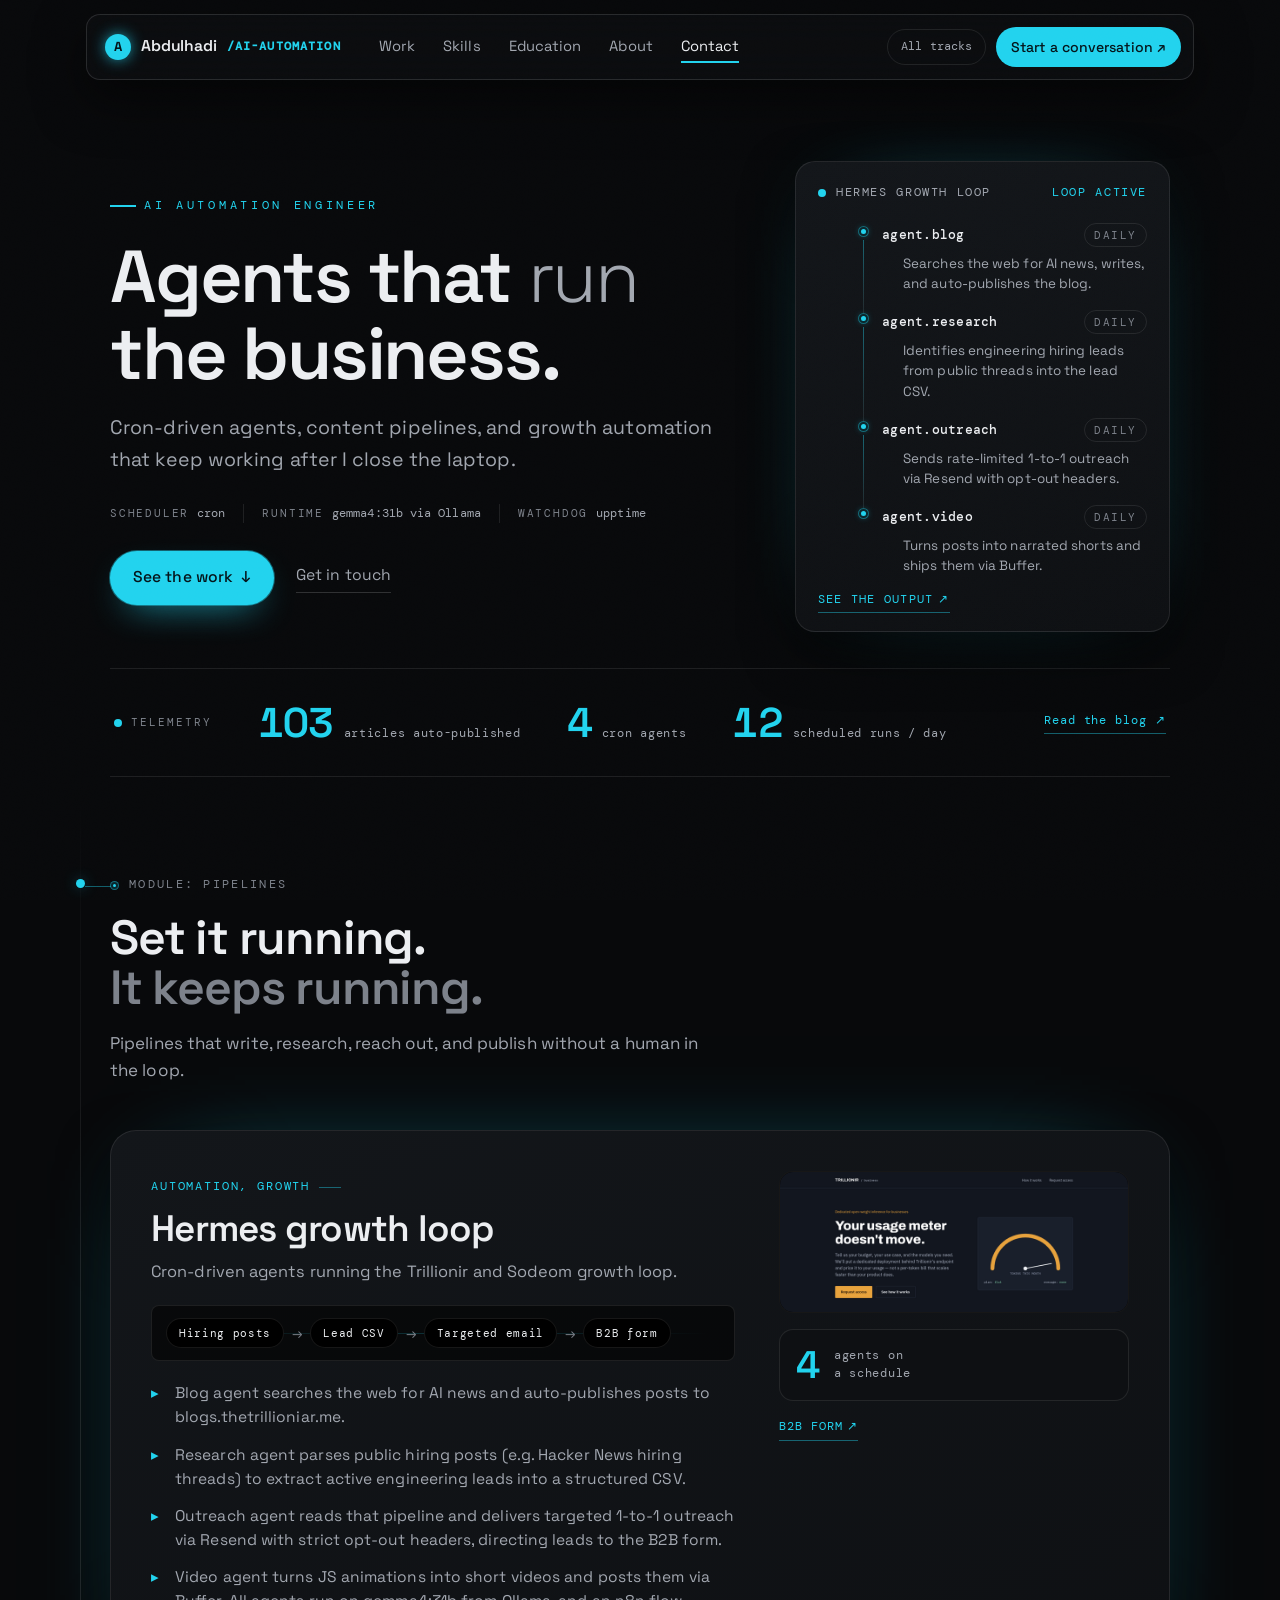
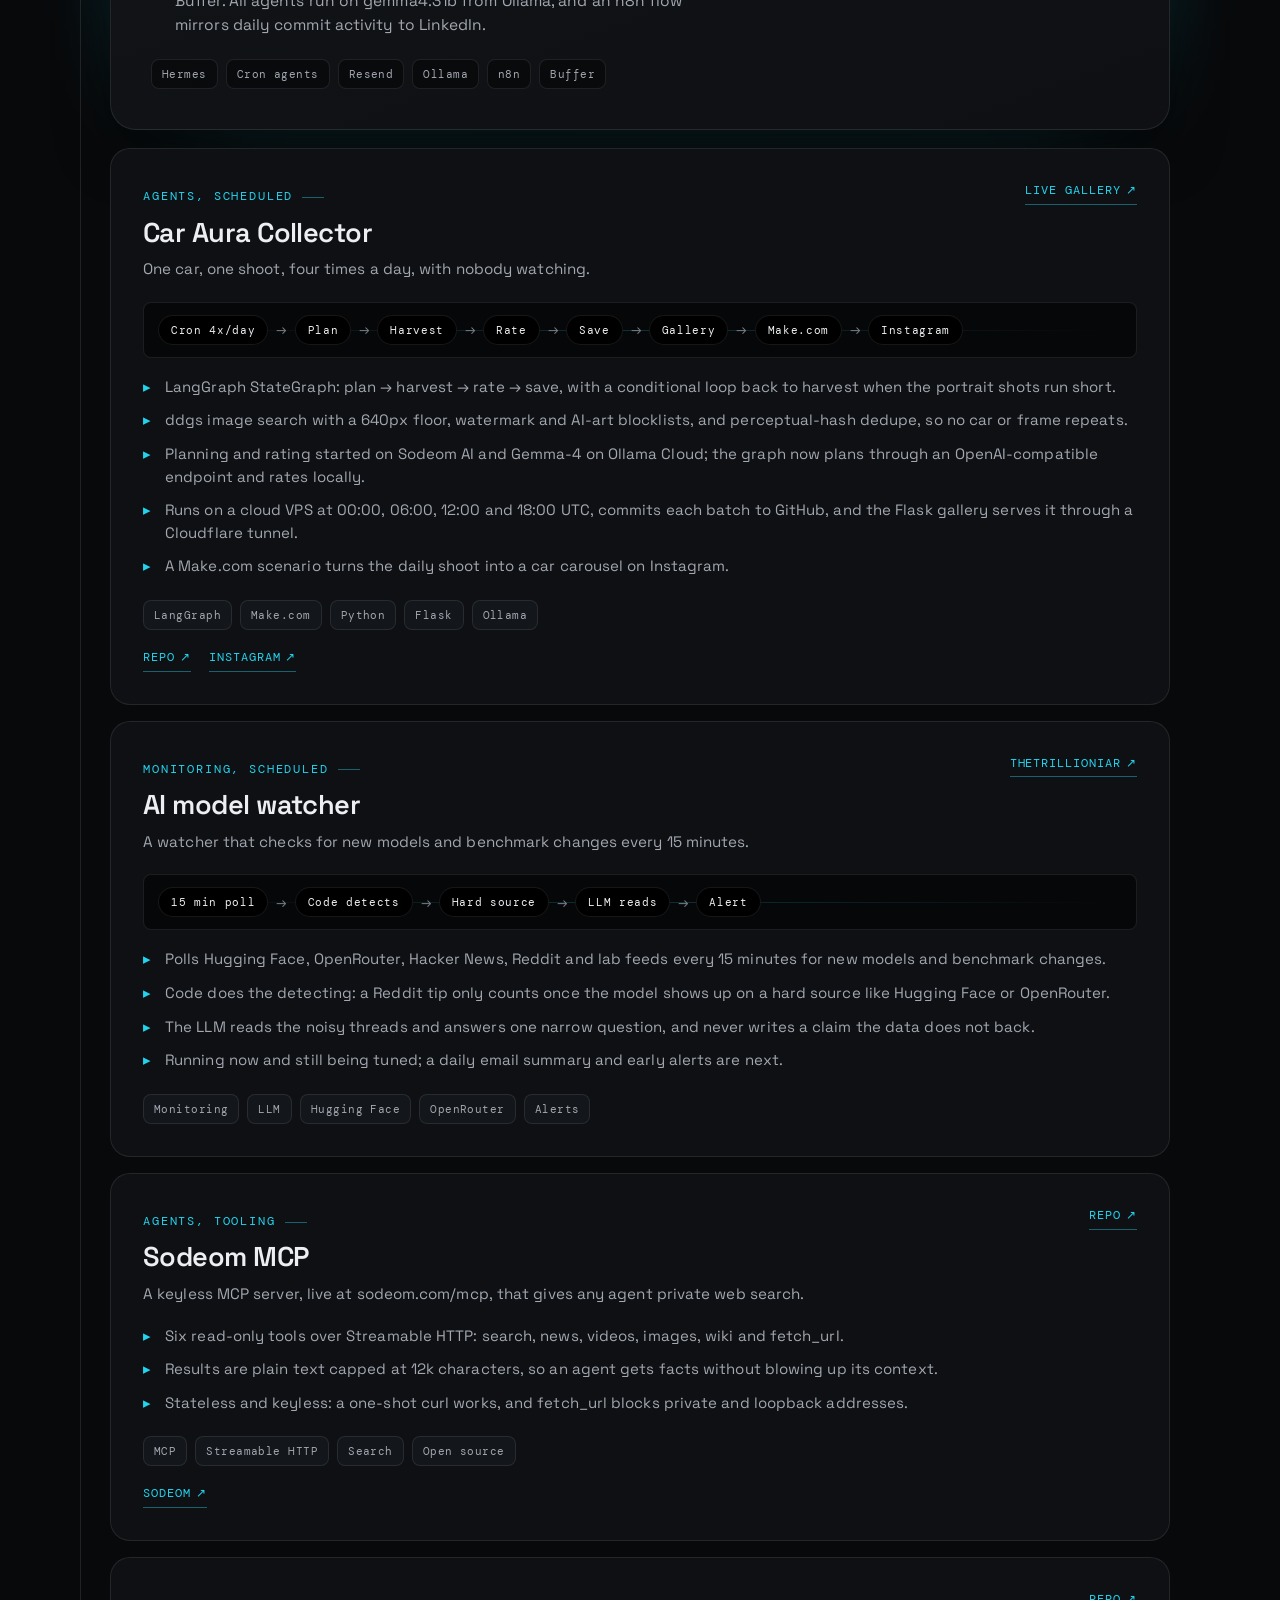
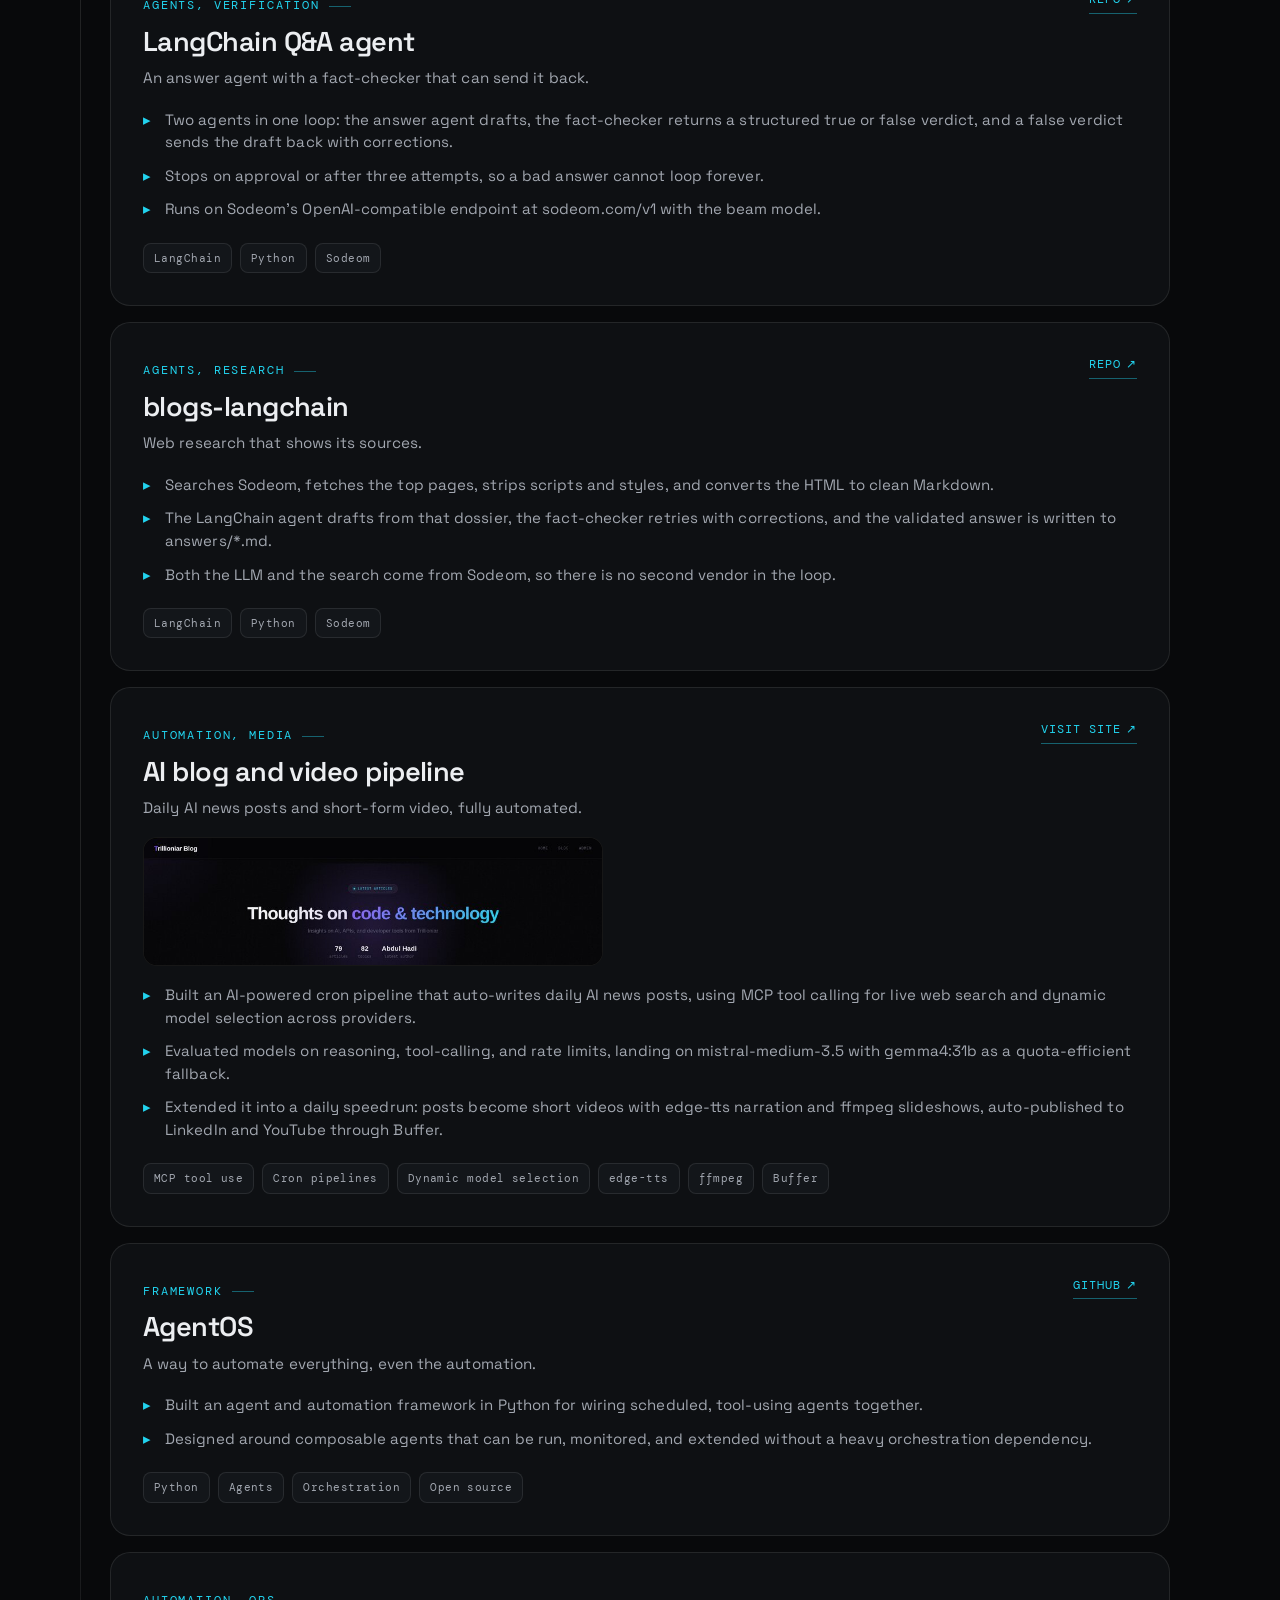
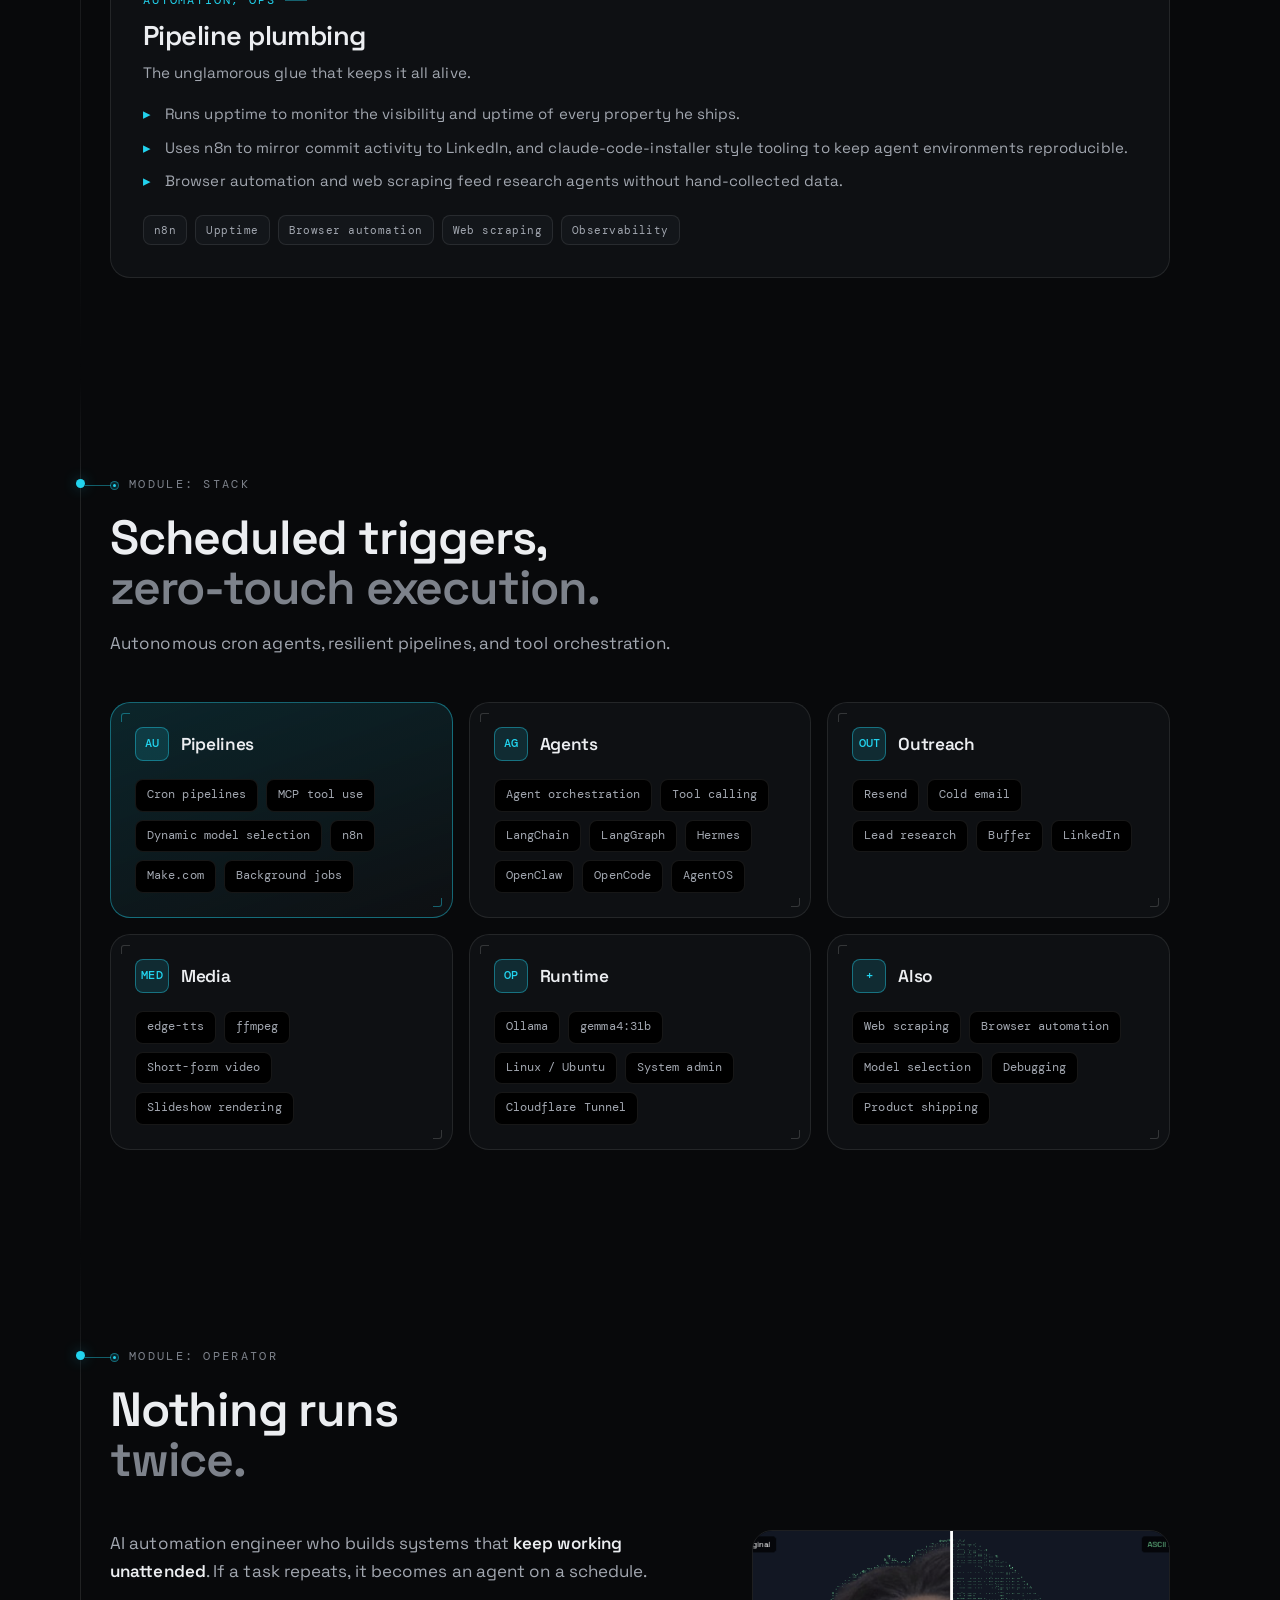
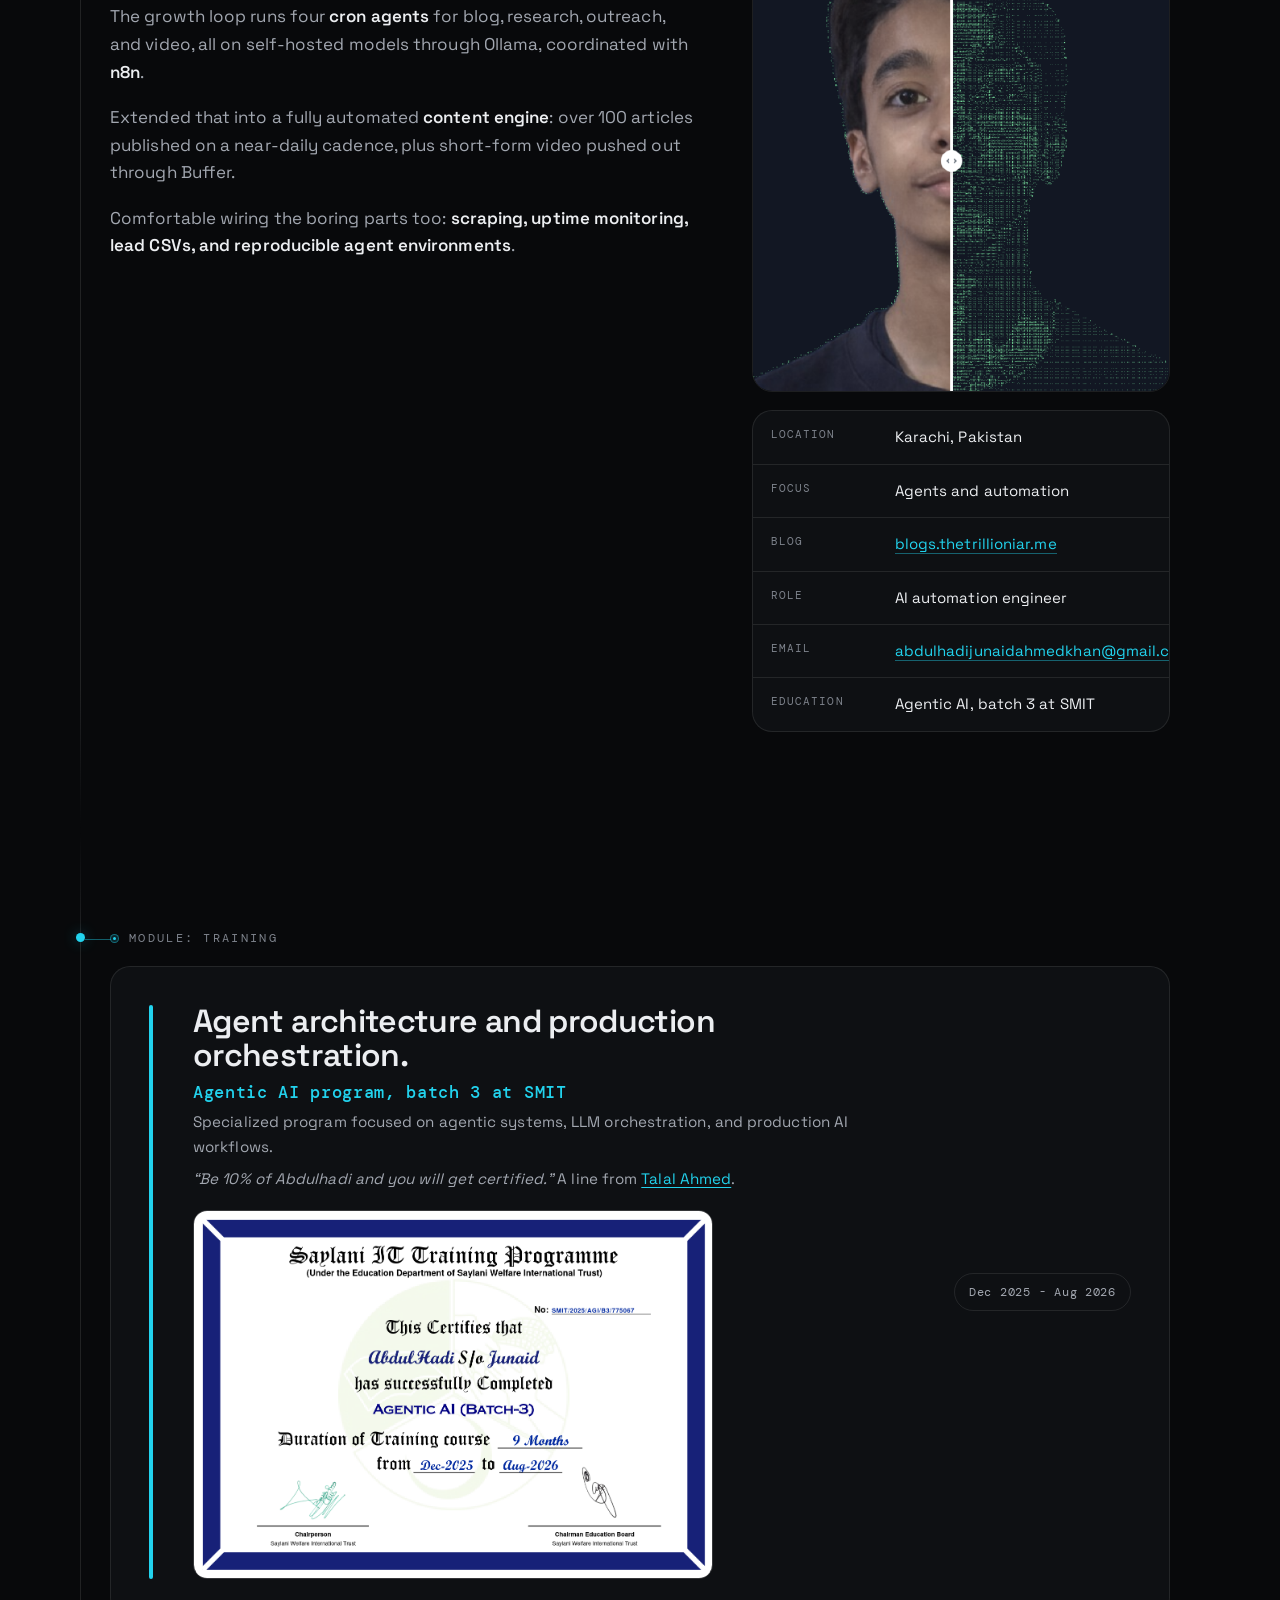
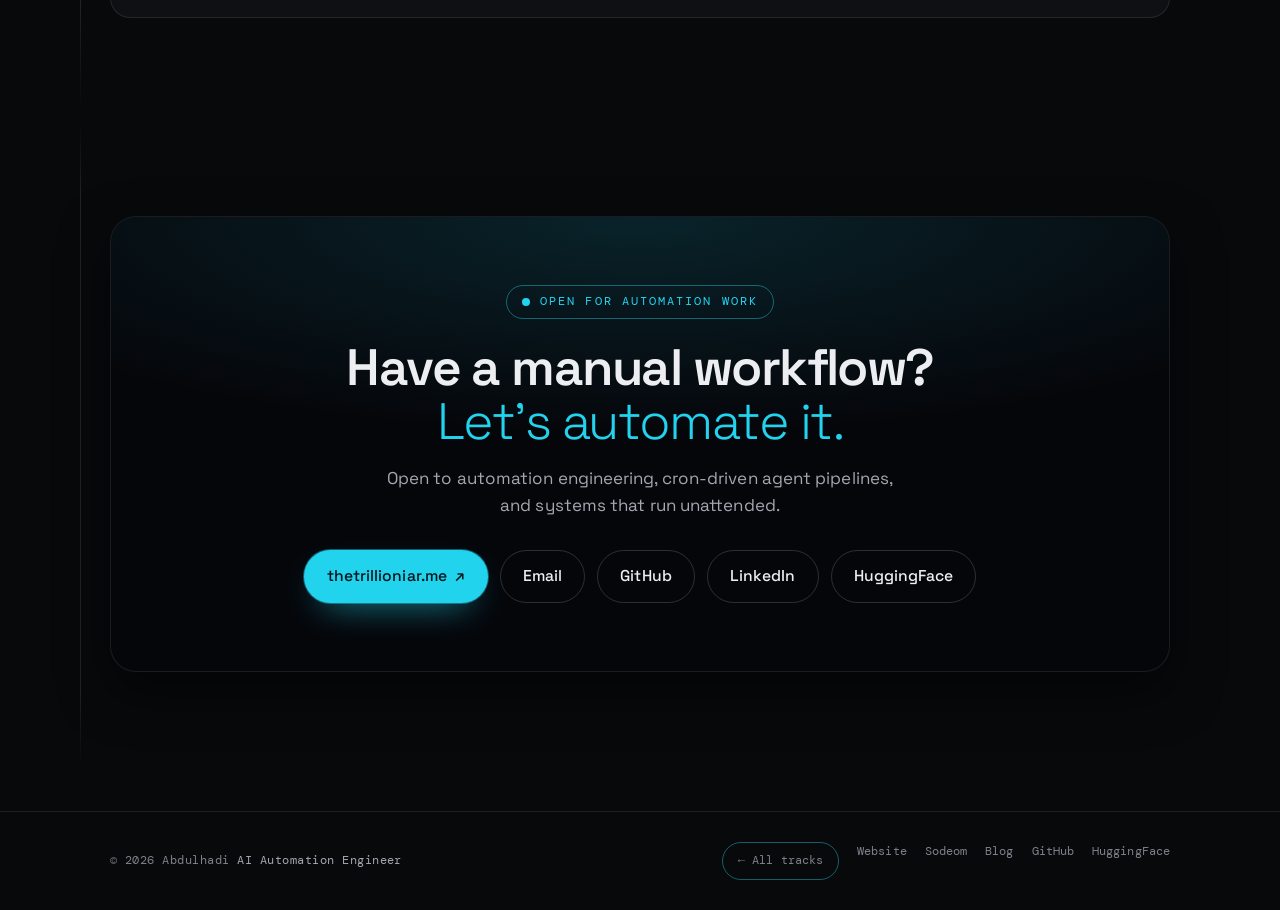
==== commit 729b8403: "Add five new projects across the role pages Creative Swearing Generator and the easy-rag / rag-mcp p" ====
--- a/ai-automation-engineer.html
+++ b/ai-automation-engineer.html
@@ -205,6 +205,28 @@
       </article>
       <article class="work-item reveal">
         <div class="wi-head">
+          <div><p class="wf-role">Monitoring, scheduled</p><h3>AI model watcher</h3><p class="wf-desc">A watcher that checks for new models and benchmark changes every 15 minutes.</p></div>
+          <a href="https://thetrillioniar.me/" target="_blank" rel="noopener" class="p-link" aria-label="TheTrillioniar">TheTrillioniar <span aria-hidden="true">&#8599;</span></a>
+        </div>
+        <div class="stage-strip" aria-label="Model watcher flow, from poll to alert">
+          <span class="stage-step"><span class="stage-chip">15 min poll</span><span class="stage-arr" aria-hidden="true">&#8594;</span></span><span class="stage-step"><span class="stage-chip">Code detects</span><span class="stage-arr" aria-hidden="true">&#8594;</span></span><span class="stage-step"><span class="stage-chip">Hard source</span><span class="stage-arr" aria-hidden="true">&#8594;</span></span><span class="stage-step"><span class="stage-chip">LLM reads</span><span class="stage-arr" aria-hidden="true">&#8594;</span></span><span class="stage-step"><span class="stage-chip">Alert</span></span>
+        </div>
+        <ul class="wi-list"><li>Polls Hugging Face, OpenRouter, Hacker News, Reddit and lab feeds every 15 minutes for new models and benchmark changes.</li><li>Code does the detecting: a Reddit tip only counts once the model shows up on a hard source like Hugging Face or OpenRouter.</li><li>The LLM reads the noisy threads and answers one narrow question, and never writes a claim the data does not back.</li><li>Running now and still being tuned; a daily email summary and early alerts are next.</li></ul>
+        <div class="p-tags"><span class="tag">Monitoring</span><span class="tag">LLM</span><span class="tag">Hugging Face</span><span class="tag">OpenRouter</span><span class="tag">Alerts</span></div>
+      </article>
+      <article class="work-item reveal">
+        <div class="wi-head">
+          <div><p class="wf-role">Agents, tooling</p><h3>Sodeom MCP</h3><p class="wf-desc">A keyless MCP server, live at sodeom.com/mcp, that gives any agent private web search.</p></div>
+          <a href="https://github.com/sodeom/mcp" target="_blank" rel="noopener" class="p-link" aria-label="Sodeom MCP repository">Repo <span aria-hidden="true">&#8599;</span></a>
+        </div>
+        <ul class="wi-list"><li>Six read-only tools over Streamable HTTP: search, news, videos, images, wiki and fetch_url.</li><li>Results are plain text capped at 12k characters, so an agent gets facts without blowing up its context.</li><li>Stateless and keyless: a one-shot curl works, and fetch_url blocks private and loopback addresses.</li></ul>
+        <div class="p-tags"><span class="tag">MCP</span><span class="tag">Streamable HTTP</span><span class="tag">Search</span><span class="tag">Open source</span></div>
+        <div class="p-links">
+          <a href="https://sodeom.com/" target="_blank" rel="noopener" class="p-link" aria-label="Sodeom search engine">Sodeom <span aria-hidden="true">&#8599;</span></a>
+        </div>
+      </article>
+      <article class="work-item reveal">
+        <div class="wi-head">
           <div><p class="wf-role">Agents, verification</p><h3>LangChain Q&amp;A agent</h3><p class="wf-desc">An answer agent with a fact-checker that can send it back.</p></div>
           <a href="https://github.com/Abdulhadi446/langchain" target="_blank" rel="noopener" class="p-link" aria-label="LangChain Q and A agent repository">Repo <span aria-hidden="true">&#8599;</span></a>
         </div>
--- a/styles/ai-automation-engineer.css
+++ b/styles/ai-automation-engineer.css
@@ -449,7 +449,7 @@
   .about-grid { grid-template-columns: 1fr; }
   .skills-grid { grid-template-columns: repeat(2, 1fr); }
 }
-@media (max-width: 960px) {
+@media (max-width: 990px) {
   .stage-strip-flow::before, .stage-strip-flow::after { display: none; }
 }
 @media (max-width: 700px) {
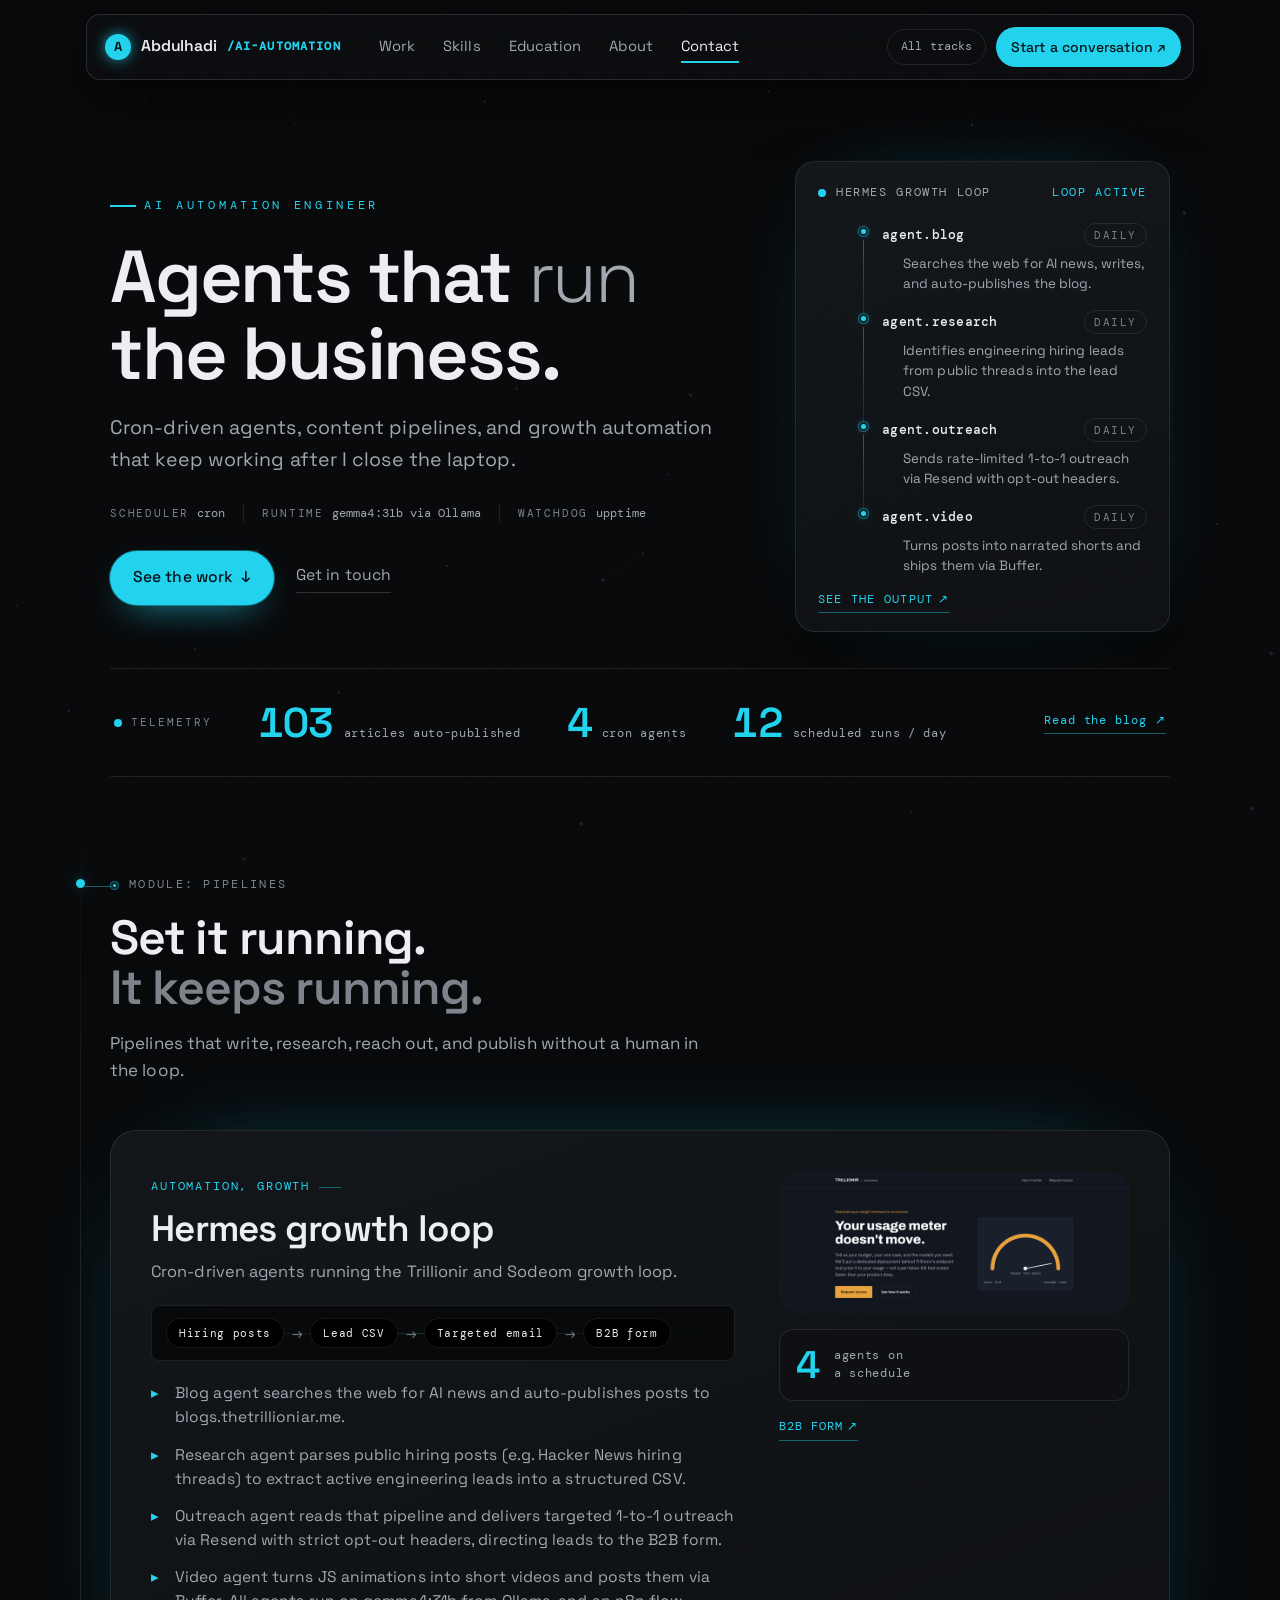
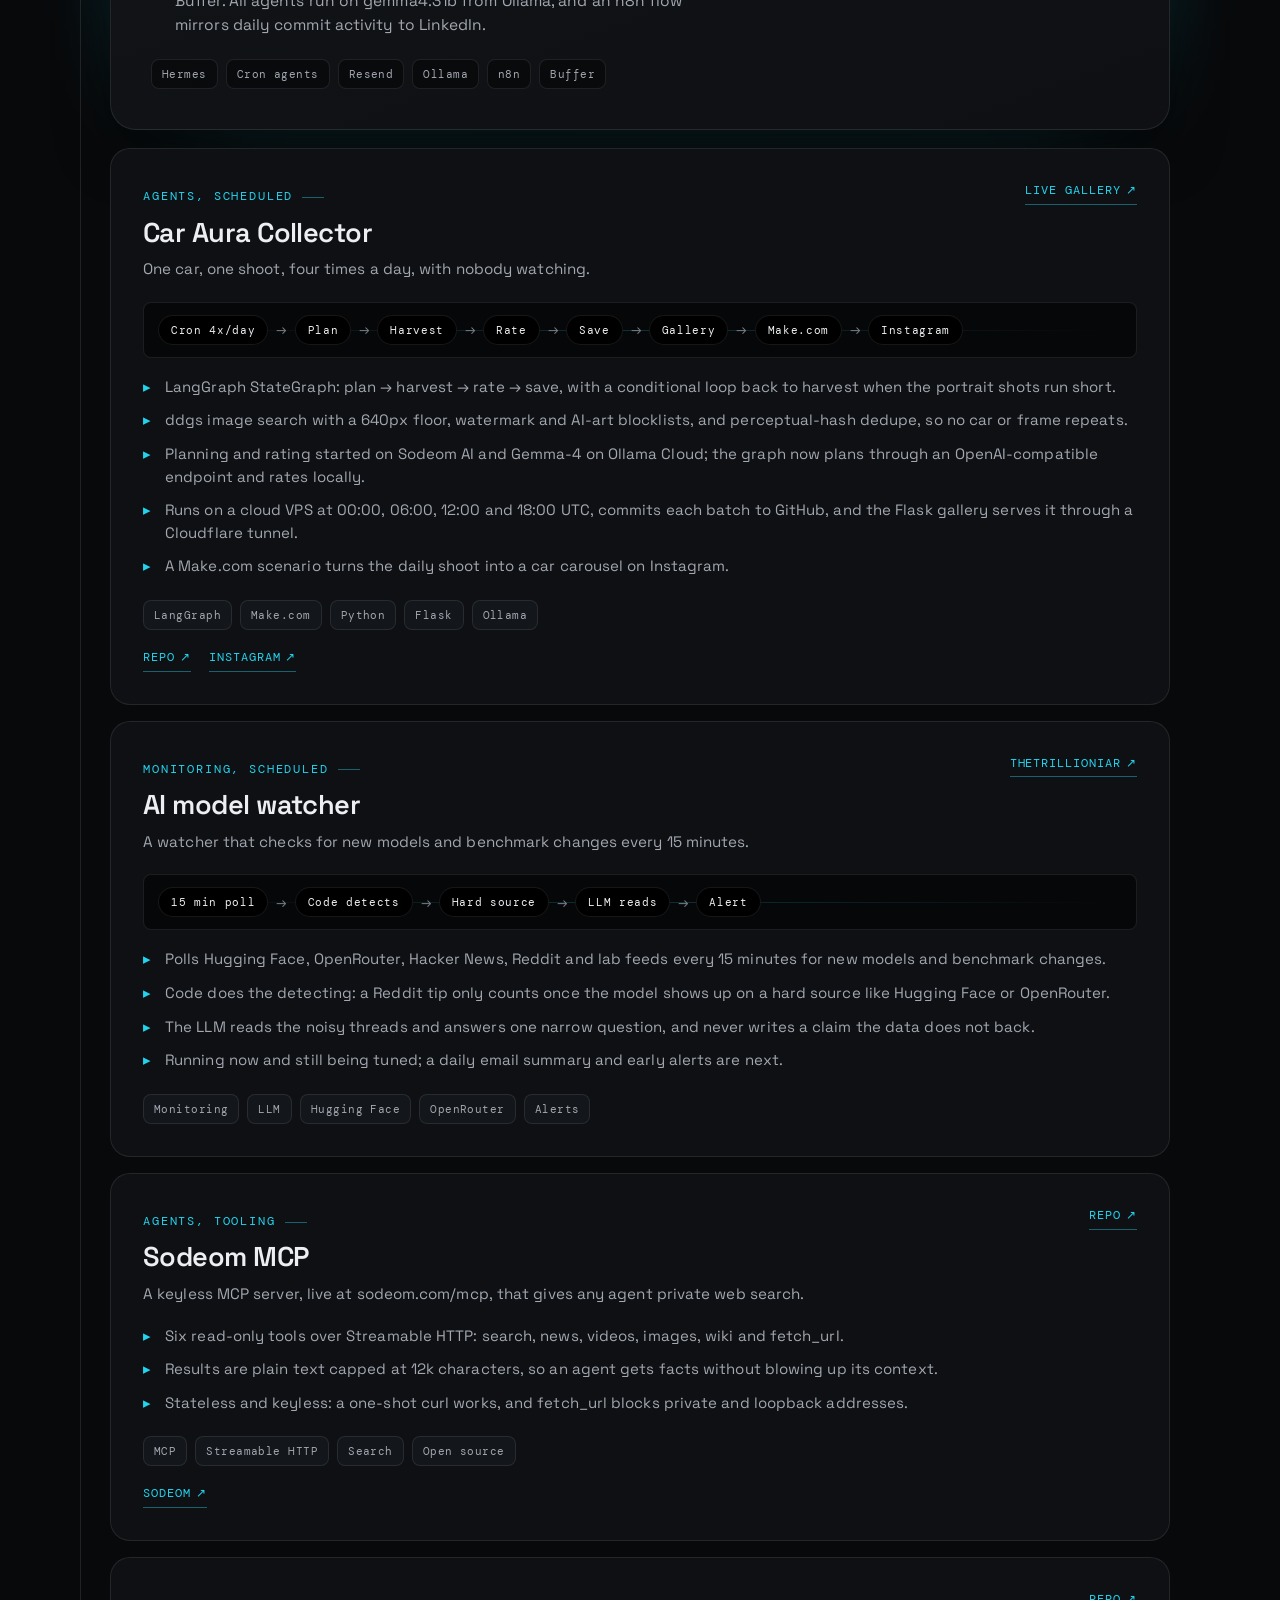
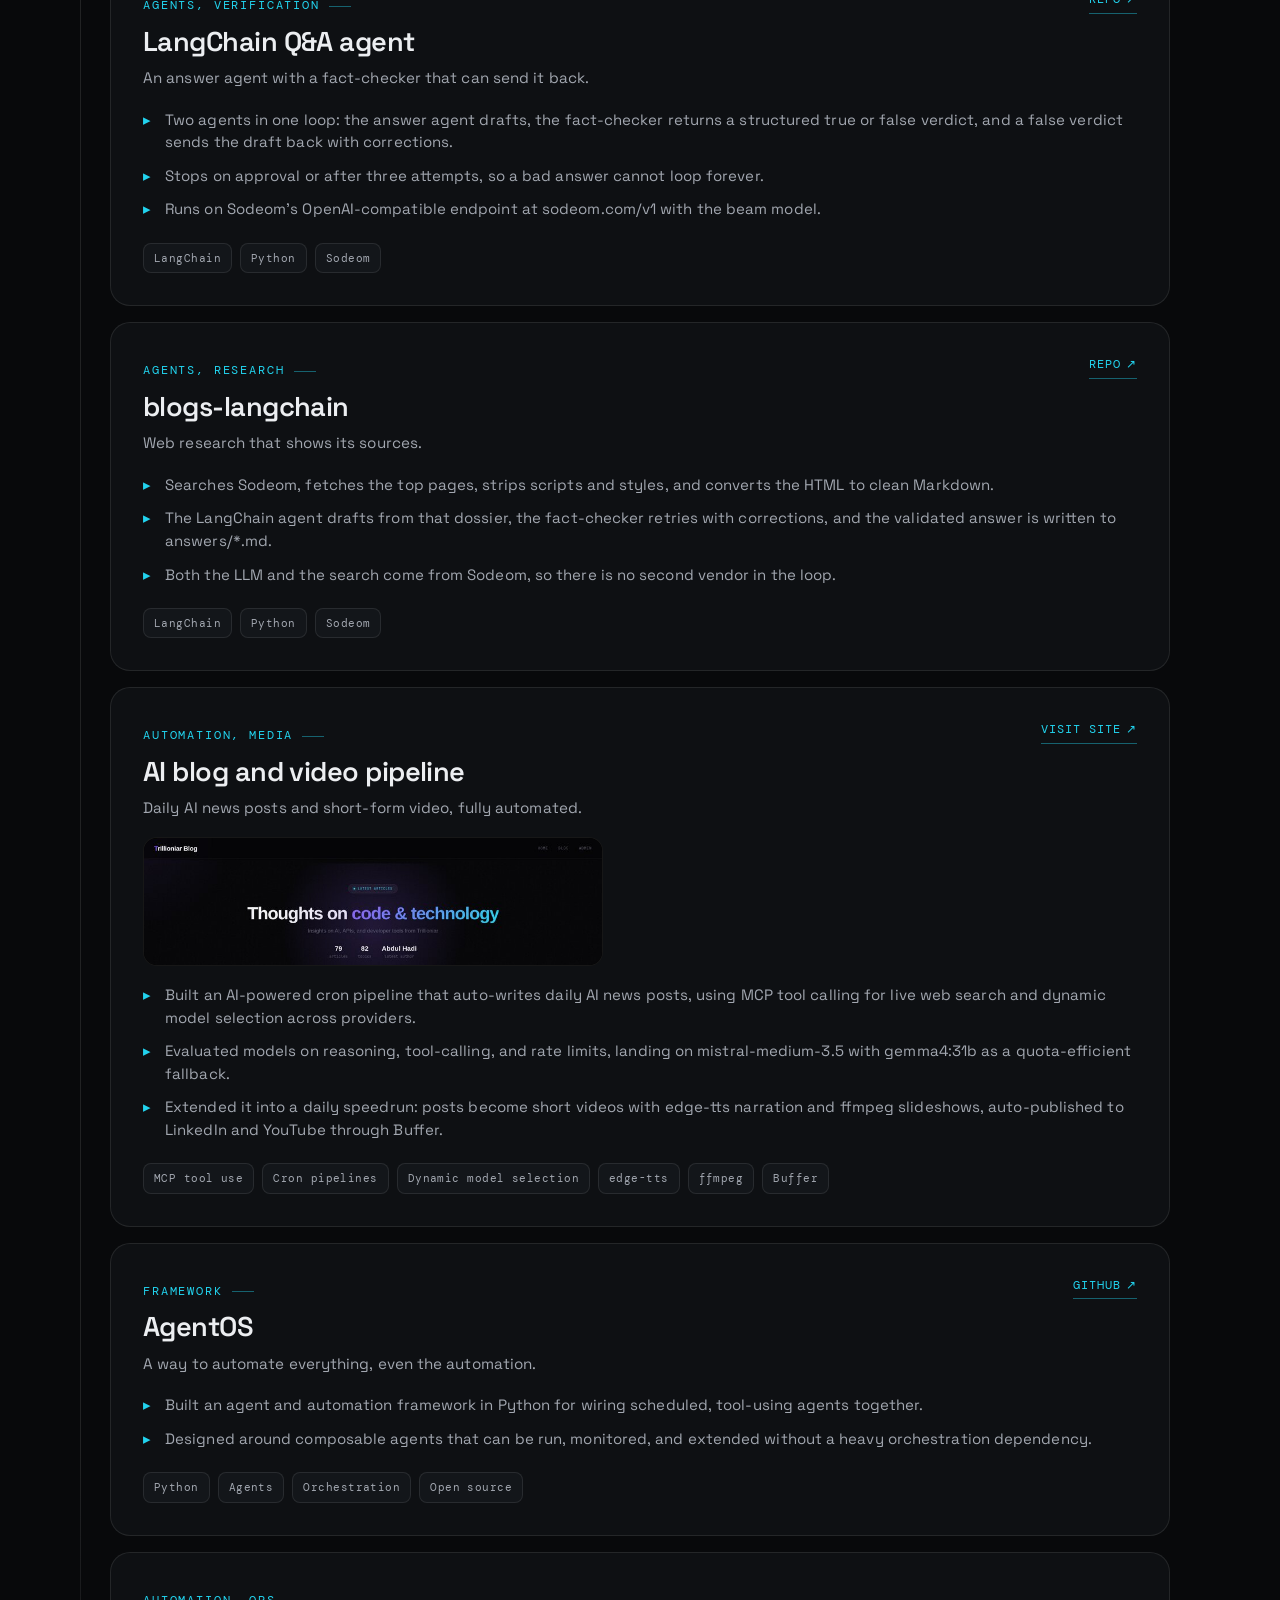
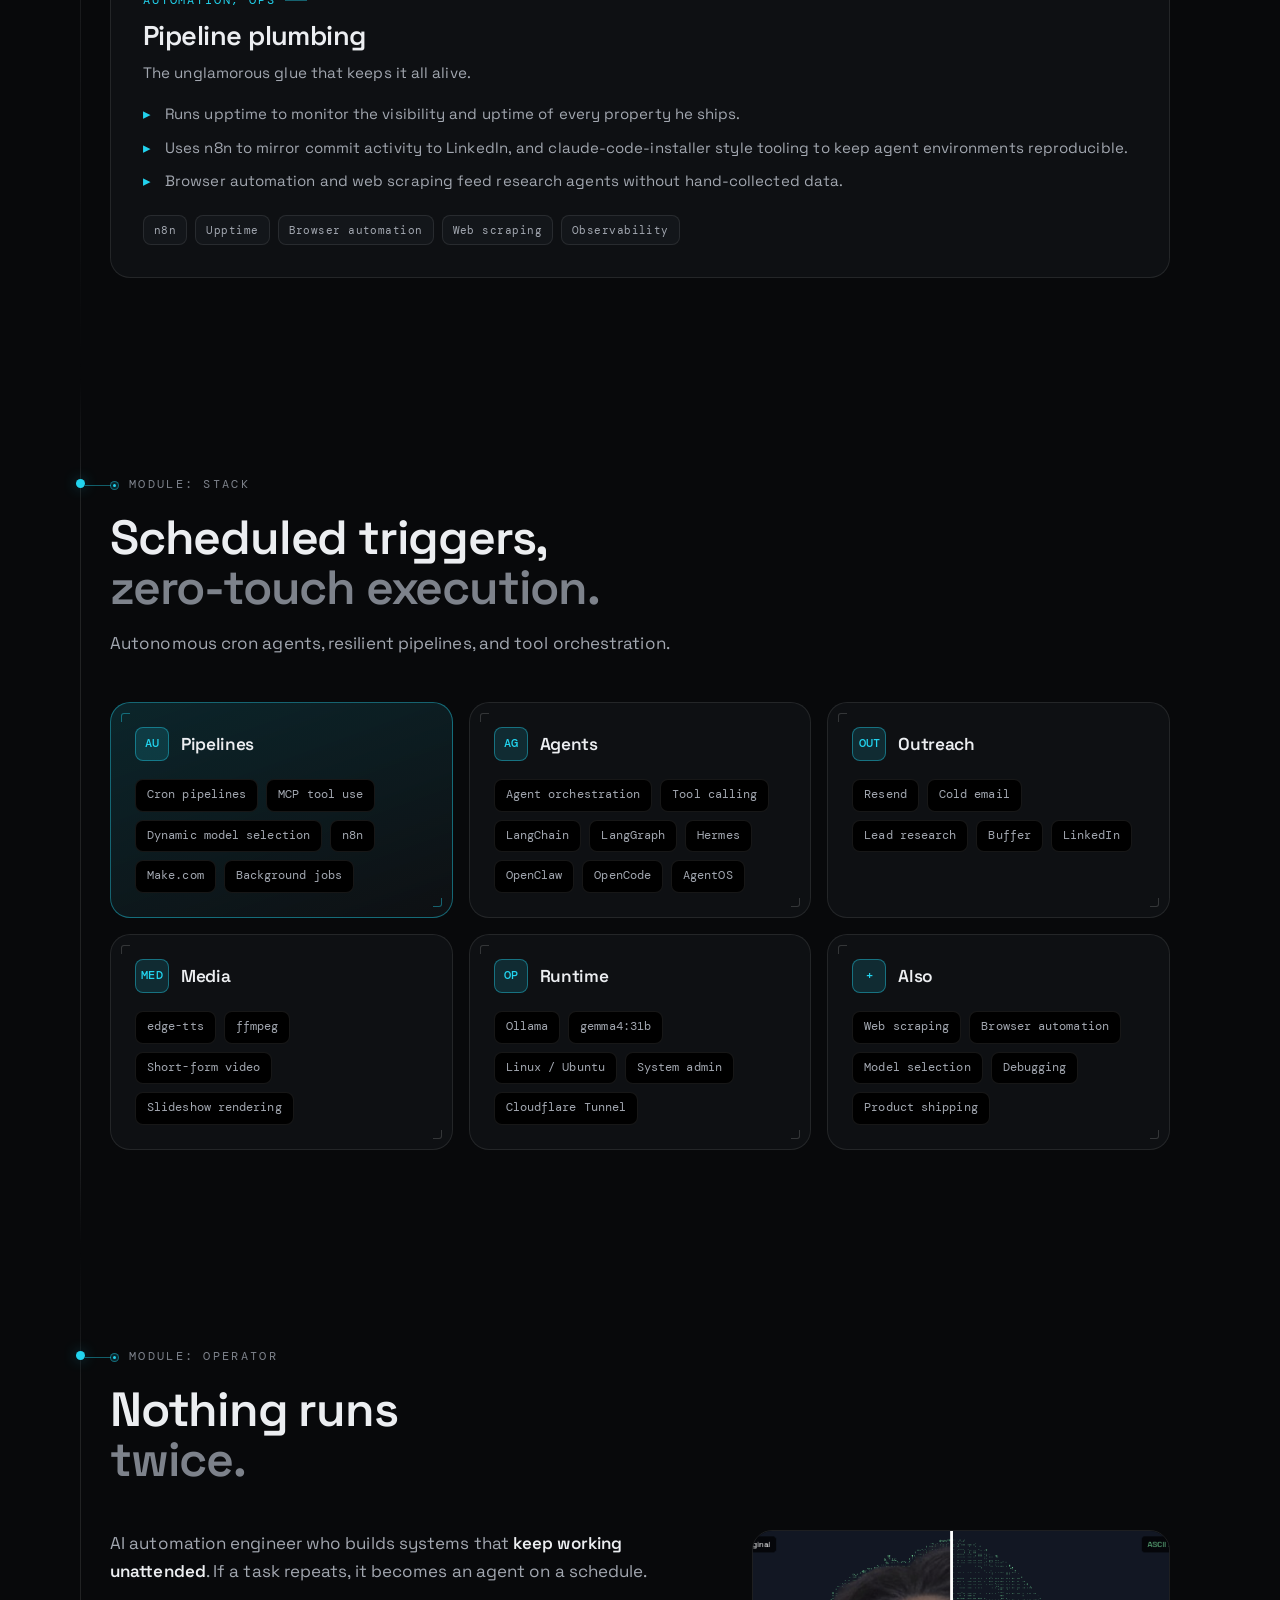
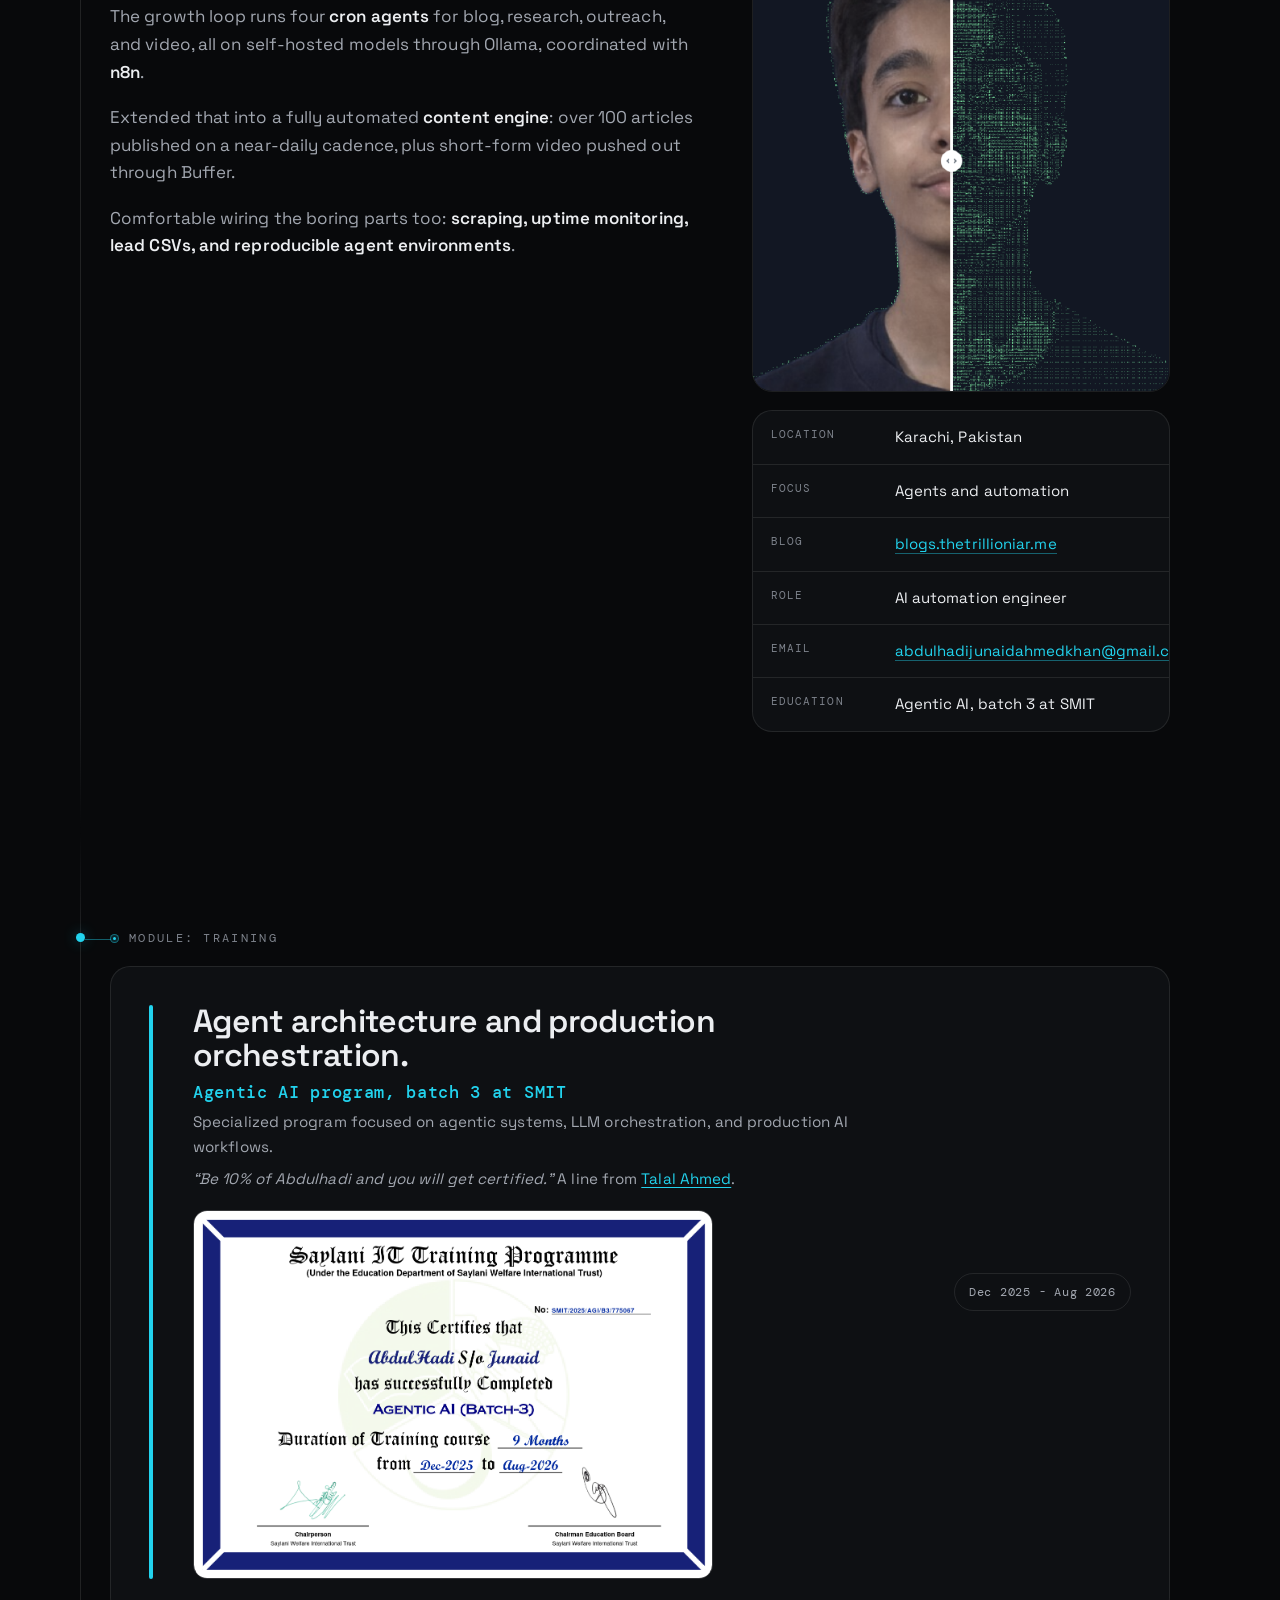
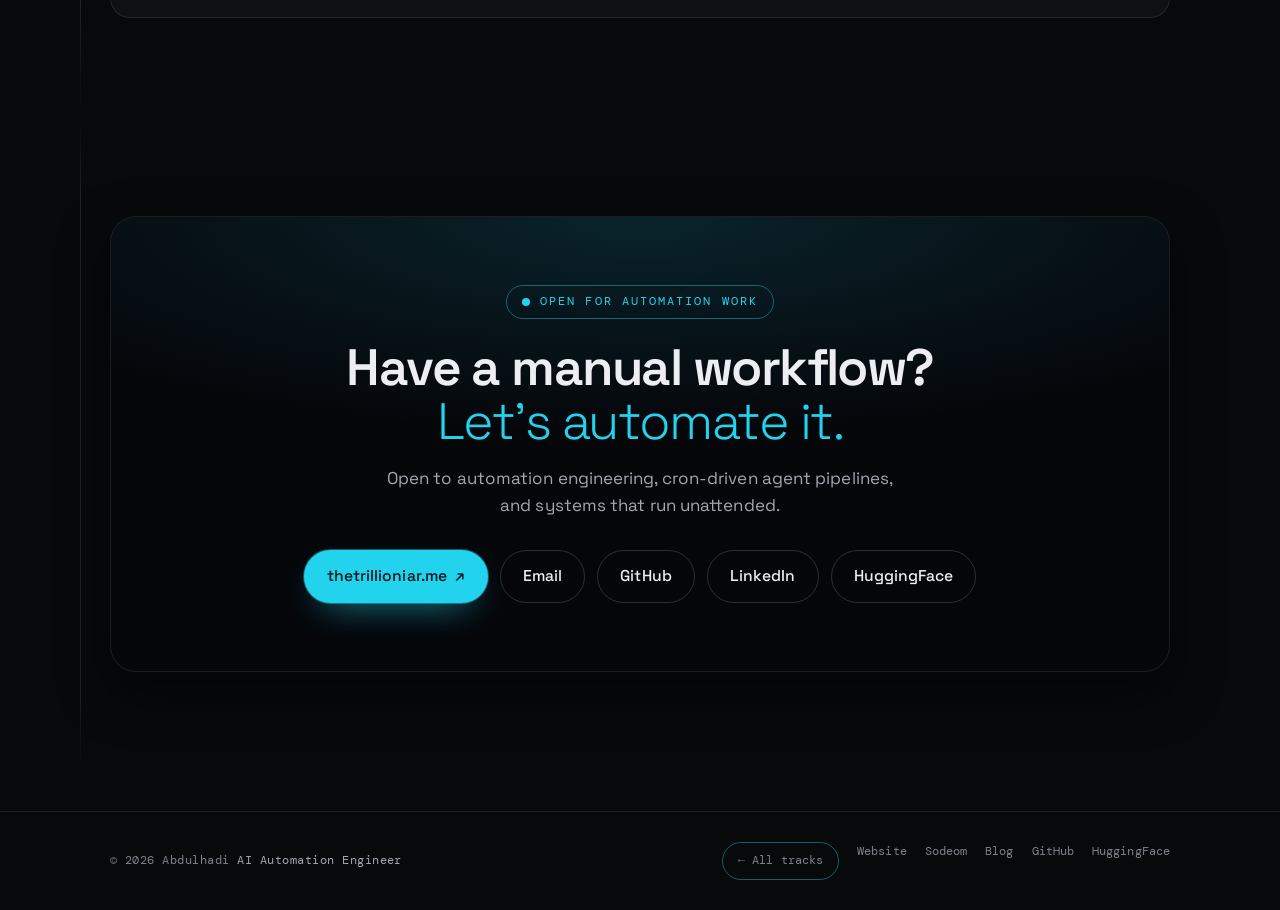
==== commit fd294908: "Add a subtle motion layer: drifting field, cursor lens, magnetic CTAs" ====
--- a/ai-automation-engineer.html
+++ b/ai-automation-engineer.html
@@ -381,5 +381,6 @@
 </footer>
 
 <script src="script.js"></script>
+<script src="effects.js"></script>
 </body>
 </html>
--- a/styles/base.css
+++ b/styles/base.css
@@ -15,7 +15,10 @@
 /* ---- reset ---- */
 *, *::before, *::after { box-sizing: border-box; }
 * { margin: 0; }
-html { -webkit-text-size-adjust: 100%; scroll-behavior: smooth; }
+/* canvas color lives on <html>, not <body>, so effects.js can paint its
+   field behind the content (a negative z-index child of an opaque body
+   would be invisible). */
+html { -webkit-text-size-adjust: 100%; scroll-behavior: smooth; background: var(--bg); }
 img, picture, svg, video { display: block; max-width: 100%; }
 input, button, textarea, select { font: inherit; color: inherit; }
 button { cursor: pointer; background: none; border: none; }
@@ -64,7 +67,7 @@
 
 /* ---- base ---- */
 body {
-  background: var(--bg);
+  background: transparent;
   color: var(--text);
   font-family: var(--sans);
   font-size: 1.0625rem;
@@ -92,6 +95,14 @@
 }
 
 .wrap { width: 100%; max-width: var(--maxw); margin-inline: auto; padding-inline: clamp(20px, 5vw, 40px); }
+
+/* motion layer canvases (effects.js). Pointer-transparent, never interactive:
+   the field sits behind content, the lens above it but below the boot,
+   keyboard overlay and skip link. */
+.fx-field, .fx-cursor { position: fixed; inset: 0; width: 100vw; height: 100vh; pointer-events: none; }
+.fx-field { z-index: -1; }
+.fx-cursor { z-index: 55; mix-blend-mode: difference; }
+@media (pointer: coarse) { .fx-cursor { display: none; } }
 
 .certificate-link {
   display: block;
@@ -242,6 +253,7 @@
 @media (prefers-reduced-motion: reduce) {
   *, *::before, *::after { animation-duration: .001ms !important; animation-iteration-count: 1 !important; transition-duration: .001ms !important; scroll-behavior: auto !important; }
   .js .reveal { opacity: 1 !important; transform: none !important; }
+  .fx-field, .fx-cursor { display: none !important; }
 }
 
 /* ---- skip link (keyboard first) ---- */
